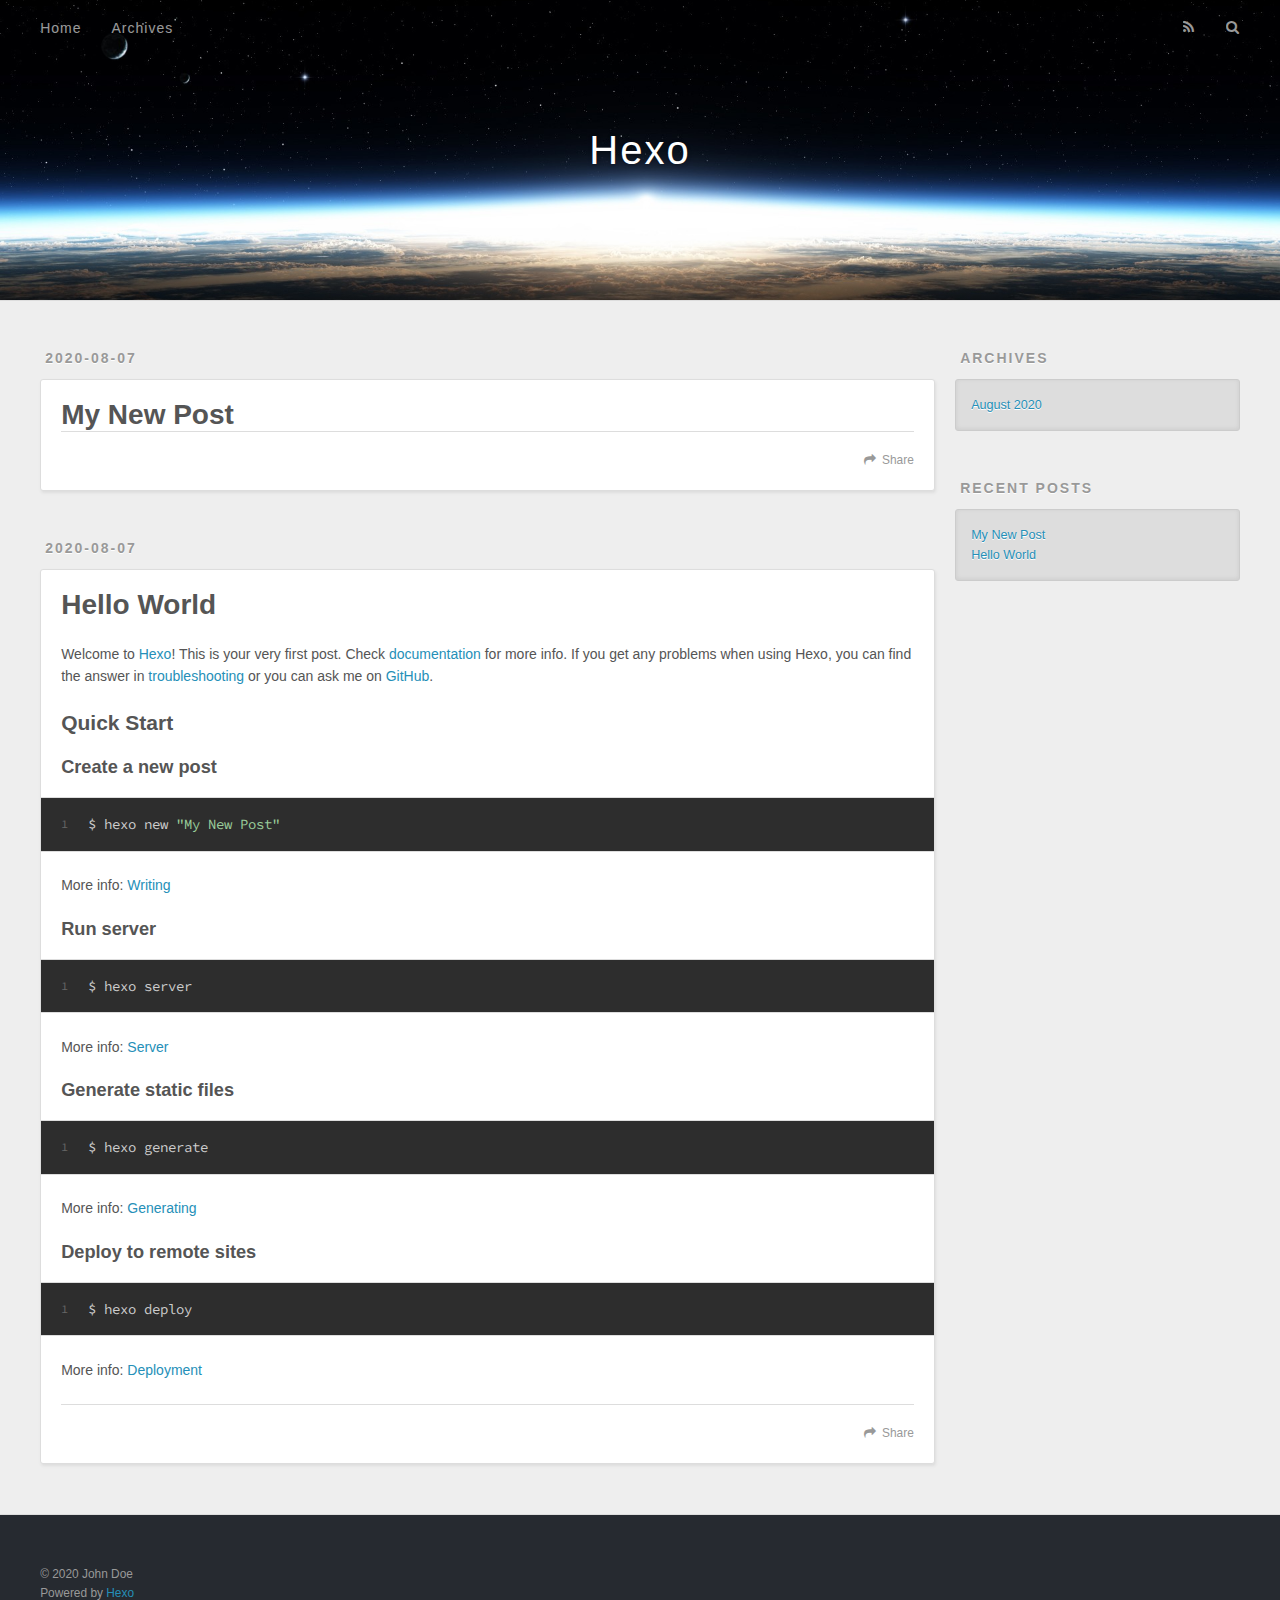
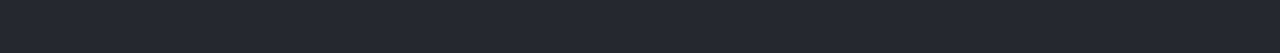
==== index.html @ cd6090eb "Site updated: 2020-08-07 19:08:52" ====
<!DOCTYPE html>
<html>
<head>
  <meta charset="utf-8">
  

  
  <title>Hexo</title>
  <meta name="viewport" content="width=device-width, initial-scale=1, maximum-scale=1">
  <meta property="og:type" content="website">
<meta property="og:title" content="Hexo">
<meta property="og:url" content="http://yoursite.com/index.html">
<meta property="og:site_name" content="Hexo">
<meta property="og:locale" content="en_US">
<meta property="article:author" content="John Doe">
<meta name="twitter:card" content="summary">
  
    <link rel="alternate" href="/atom.xml" title="Hexo" type="application/atom+xml">
  
  
    <link rel="icon" href="/favicon.png">
  
  
    <link href="//fonts.googleapis.com/css?family=Source+Code+Pro" rel="stylesheet" type="text/css">
  
  
<link rel="stylesheet" href="/css/style.css">

<meta name="generator" content="Hexo 5.0.0"></head>

<body>
  <div id="container">
    <div id="wrap">
      <header id="header">
  <div id="banner"></div>
  <div id="header-outer" class="outer">
    <div id="header-title" class="inner">
      <h1 id="logo-wrap">
        <a href="/" id="logo">Hexo</a>
      </h1>
      
    </div>
    <div id="header-inner" class="inner">
      <nav id="main-nav">
        <a id="main-nav-toggle" class="nav-icon"></a>
        
          <a class="main-nav-link" href="/">Home</a>
        
          <a class="main-nav-link" href="/archives">Archives</a>
        
      </nav>
      <nav id="sub-nav">
        
          <a id="nav-rss-link" class="nav-icon" href="/atom.xml" title="RSS Feed"></a>
        
        <a id="nav-search-btn" class="nav-icon" title="Search"></a>
      </nav>
      <div id="search-form-wrap">
        <form action="//google.com/search" method="get" accept-charset="UTF-8" class="search-form"><input type="search" name="q" class="search-form-input" placeholder="Search"><button type="submit" class="search-form-submit">&#xF002;</button><input type="hidden" name="sitesearch" value="http://yoursite.com"></form>
      </div>
    </div>
  </div>
</header>
      <div class="outer">
        <section id="main">
  
    <article id="post-My-New-Post" class="article article-type-post" itemscope itemprop="blogPost">
  <div class="article-meta">
    <a href="/2020/08/07/My-New-Post/" class="article-date">
  <time datetime="2020-08-07T10:34:19.000Z" itemprop="datePublished">2020-08-07</time>
</a>
    
  </div>
  <div class="article-inner">
    
    
      <header class="article-header">
        
  
    <h1 itemprop="name">
      <a class="article-title" href="/2020/08/07/My-New-Post/">My New Post</a>
    </h1>
  

      </header>
    
    <div class="article-entry" itemprop="articleBody">
      
        
      
    </div>
    <footer class="article-footer">
      <a data-url="http://yoursite.com/2020/08/07/My-New-Post/" data-id="ckdk3ee7x00007yvigkpmaw7k" class="article-share-link">Share</a>
      
      
    </footer>
  </div>
  
</article>


  
    <article id="post-hello-world" class="article article-type-post" itemscope itemprop="blogPost">
  <div class="article-meta">
    <a href="/2020/08/07/hello-world/" class="article-date">
  <time datetime="2020-08-07T10:29:22.098Z" itemprop="datePublished">2020-08-07</time>
</a>
    
  </div>
  <div class="article-inner">
    
    
      <header class="article-header">
        
  
    <h1 itemprop="name">
      <a class="article-title" href="/2020/08/07/hello-world/">Hello World</a>
    </h1>
  

      </header>
    
    <div class="article-entry" itemprop="articleBody">
      
        <p>Welcome to <a target="_blank" rel="noopener" href="https://hexo.io/">Hexo</a>! This is your very first post. Check <a target="_blank" rel="noopener" href="https://hexo.io/docs/">documentation</a> for more info. If you get any problems when using Hexo, you can find the answer in <a target="_blank" rel="noopener" href="https://hexo.io/docs/troubleshooting.html">troubleshooting</a> or you can ask me on <a target="_blank" rel="noopener" href="https://github.com/hexojs/hexo/issues">GitHub</a>.</p>
<h2 id="Quick-Start"><a href="#Quick-Start" class="headerlink" title="Quick Start"></a>Quick Start</h2><h3 id="Create-a-new-post"><a href="#Create-a-new-post" class="headerlink" title="Create a new post"></a>Create a new post</h3><figure class="highlight bash"><table><tr><td class="gutter"><pre><span class="line">1</span><br></pre></td><td class="code"><pre><span class="line">$ hexo new <span class="string">&quot;My New Post&quot;</span></span><br></pre></td></tr></table></figure>

<p>More info: <a target="_blank" rel="noopener" href="https://hexo.io/docs/writing.html">Writing</a></p>
<h3 id="Run-server"><a href="#Run-server" class="headerlink" title="Run server"></a>Run server</h3><figure class="highlight bash"><table><tr><td class="gutter"><pre><span class="line">1</span><br></pre></td><td class="code"><pre><span class="line">$ hexo server</span><br></pre></td></tr></table></figure>

<p>More info: <a target="_blank" rel="noopener" href="https://hexo.io/docs/server.html">Server</a></p>
<h3 id="Generate-static-files"><a href="#Generate-static-files" class="headerlink" title="Generate static files"></a>Generate static files</h3><figure class="highlight bash"><table><tr><td class="gutter"><pre><span class="line">1</span><br></pre></td><td class="code"><pre><span class="line">$ hexo generate</span><br></pre></td></tr></table></figure>

<p>More info: <a target="_blank" rel="noopener" href="https://hexo.io/docs/generating.html">Generating</a></p>
<h3 id="Deploy-to-remote-sites"><a href="#Deploy-to-remote-sites" class="headerlink" title="Deploy to remote sites"></a>Deploy to remote sites</h3><figure class="highlight bash"><table><tr><td class="gutter"><pre><span class="line">1</span><br></pre></td><td class="code"><pre><span class="line">$ hexo deploy</span><br></pre></td></tr></table></figure>

<p>More info: <a target="_blank" rel="noopener" href="https://hexo.io/docs/one-command-deployment.html">Deployment</a></p>

      
    </div>
    <footer class="article-footer">
      <a data-url="http://yoursite.com/2020/08/07/hello-world/" data-id="ckdk3c8s7000075vi3s767olf" class="article-share-link">Share</a>
      
      
    </footer>
  </div>
  
</article>


  


</section>
        
          <aside id="sidebar">
  
    

  
    

  
    
  
    
  <div class="widget-wrap">
    <h3 class="widget-title">Archives</h3>
    <div class="widget">
      <ul class="archive-list"><li class="archive-list-item"><a class="archive-list-link" href="/archives/2020/08/">August 2020</a></li></ul>
    </div>
  </div>


  
    
  <div class="widget-wrap">
    <h3 class="widget-title">Recent Posts</h3>
    <div class="widget">
      <ul>
        
          <li>
            <a href="/2020/08/07/My-New-Post/">My New Post</a>
          </li>
        
          <li>
            <a href="/2020/08/07/hello-world/">Hello World</a>
          </li>
        
      </ul>
    </div>
  </div>

  
</aside>
        
      </div>
      <footer id="footer">
  
  <div class="outer">
    <div id="footer-info" class="inner">
      &copy; 2020 John Doe<br>
      Powered by <a href="http://hexo.io/" target="_blank">Hexo</a>
    </div>
  </div>
</footer>
    </div>
    <nav id="mobile-nav">
  
    <a href="/" class="mobile-nav-link">Home</a>
  
    <a href="/archives" class="mobile-nav-link">Archives</a>
  
</nav>
    

<script src="//ajax.googleapis.com/ajax/libs/jquery/2.0.3/jquery.min.js"></script>


  
<link rel="stylesheet" href="/fancybox/jquery.fancybox.css">

  
<script src="/fancybox/jquery.fancybox.pack.js"></script>




<script src="/js/script.js"></script>




  </div>
</body>
</html>
---- css/style.css ----
body {
  width: 100%;
}
body:before,
body:after {
  content: "";
  display: table;
}
body:after {
  clear: both;
}
html,
body,
div,
span,
applet,
object,
iframe,
h1,
h2,
h3,
h4,
h5,
h6,
p,
blockquote,
pre,
a,
abbr,
acronym,
address,
big,
cite,
code,
del,
dfn,
em,
img,
ins,
kbd,
q,
s,
samp,
small,
strike,
strong,
sub,
sup,
tt,
var,
dl,
dt,
dd,
ol,
ul,
li,
fieldset,
form,
label,
legend,
table,
caption,
tbody,
tfoot,
thead,
tr,
th,
td {
  margin: 0;
  padding: 0;
  border: 0;
  outline: 0;
  font-weight: inherit;
  font-style: inherit;
  font-family: inherit;
  font-size: 100%;
  vertical-align: baseline;
}
body {
  line-height: 1;
  color: #000;
  background: #fff;
}
ol,
ul {
  list-style: none;
}
table {
  border-collapse: separate;
  border-spacing: 0;
  vertical-align: middle;
}
caption,
th,
td {
  text-align: left;
  font-weight: normal;
  vertical-align: middle;
}
a img {
  border: none;
}
input,
button {
  margin: 0;
  padding: 0;
}
input::-moz-focus-inner,
button::-moz-focus-inner {
  border: 0;
  padding: 0;
}
@font-face {
  font-family: FontAwesome;
  font-style: normal;
  font-weight: normal;
  src: url("fonts/fontawesome-webfont.eot?v=#4.0.3");
  src: url("fonts/fontawesome-webfont.eot?#iefix&v=#4.0.3") format("embedded-opentype"), url("fonts/fontawesome-webfont.woff?v=#4.0.3") format("woff"), url("fonts/fontawesome-webfont.ttf?v=#4.0.3") format("truetype"), url("fonts/fontawesome-webfont.svg#fontawesomeregular?v=#4.0.3") format("svg");
}
html,
body,
#container {
  height: 100%;
}
body {
  background: #eee;
  font: 14px -apple-system, BlinkMacSystemFont, "Segoe UI", "Roboto", "Oxygen", "Ubuntu", "Cantarell", "Fira Sans", "Droid Sans", "Helvetica Neue", sans-serif;
  -webkit-text-size-adjust: 100%;
}
.outer {
  max-width: 1220px;
  margin: 0 auto;
  padding: 0 20px;
}
.outer:before,
.outer:after {
  content: "";
  display: table;
}
.outer:after {
  clear: both;
}
.inner {
  display: inline;
  float: left;
  width: 98.33333333333333%;
  margin: 0 0.833333333333333%;
}
.left,
.alignleft {
  float: left;
}
.right,
.alignright {
  float: right;
}
.clear {
  clear: both;
}
#container {
  position: relative;
}
.mobile-nav-on {
  overflow: hidden;
}
#wrap {
  height: 100%;
  width: 100%;
  position: absolute;
  top: 0;
  left: 0;
  -webkit-transition: 0.2s ease-out;
  -moz-transition: 0.2s ease-out;
  -ms-transition: 0.2s ease-out;
  transition: 0.2s ease-out;
  z-index: 1;
  background: #eee;
}
.mobile-nav-on #wrap {
  left: 280px;
}
@media screen and (min-width: 768px) {
  #main {
    display: inline;
    float: left;
    width: 73.33333333333333%;
    margin: 0 0.833333333333333%;
  }
}
.article-date,
.article-category-link,
.archive-year,
.widget-title {
  text-decoration: none;
  text-transform: uppercase;
  letter-spacing: 2px;
  color: #999;
  margin-bottom: 1em;
  margin-left: 5px;
  line-height: 1em;
  text-shadow: 0 1px #fff;
  font-weight: bold;
}
.article-inner,
.archive-article-inner {
  background: #fff;
  -webkit-box-shadow: 1px 2px 3px #ddd;
  box-shadow: 1px 2px 3px #ddd;
  border: 1px solid #ddd;
  border-radius: 3px;
}
.article-entry h1,
.widget h1 {
  font-size: 2em;
}
.article-entry h2,
.widget h2 {
  font-size: 1.5em;
}
.article-entry h3,
.widget h3 {
  font-size: 1.3em;
}
.article-entry h4,
.widget h4 {
  font-size: 1.2em;
}
.article-entry h5,
.widget h5 {
  font-size: 1em;
}
.article-entry h6,
.widget h6 {
  font-size: 1em;
  color: #999;
}
.article-entry hr,
.widget hr {
  border: 1px dashed #ddd;
}
.article-entry strong,
.widget strong {
  font-weight: bold;
}
.article-entry em,
.widget em,
.article-entry cite,
.widget cite {
  font-style: italic;
}
.article-entry sup,
.widget sup,
.article-entry sub,
.widget sub {
  font-size: 0.75em;
  line-height: 0;
  position: relative;
  vertical-align: baseline;
}
.article-entry sup,
.widget sup {
  top: -0.5em;
}
.article-entry sub,
.widget sub {
  bottom: -0.2em;
}
.article-entry small,
.widget small {
  font-size: 0.85em;
}
.article-entry acronym,
.widget acronym,
.article-entry abbr,
.widget abbr {
  border-bottom: 1px dotted;
}
.article-entry ul,
.widget ul,
.article-entry ol,
.widget ol,
.article-entry dl,
.widget dl {
  margin: 0 20px;
  line-height: 1.6em;
}
.article-entry ul ul,
.widget ul ul,
.article-entry ol ul,
.widget ol ul,
.article-entry ul ol,
.widget ul ol,
.article-entry ol ol,
.widget ol ol {
  margin-top: 0;
  margin-bottom: 0;
}
.article-entry ul,
.widget ul {
  list-style: disc;
}
.article-entry ol,
.widget ol {
  list-style: decimal;
}
.article-entry dt,
.widget dt {
  font-weight: bold;
}
#header {
  height: 300px;
  position: relative;
  border-bottom: 1px solid #ddd;
}
#header:before,
#header:after {
  content: "";
  position: absolute;
  left: 0;
  right: 0;
  height: 40px;
}
#header:before {
  top: 0;
  background: -webkit-linear-gradient(rgba(0,0,0,0.2), transparent);
  background: -moz-linear-gradient(rgba(0,0,0,0.2), transparent);
  background: -ms-linear-gradient(rgba(0,0,0,0.2), transparent);
  background: linear-gradient(rgba(0,0,0,0.2), transparent);
}
#header:after {
  bottom: 0;
  background: -webkit-linear-gradient(transparent, rgba(0,0,0,0.2));
  background: -moz-linear-gradient(transparent, rgba(0,0,0,0.2));
  background: -ms-linear-gradient(transparent, rgba(0,0,0,0.2));
  background: linear-gradient(transparent, rgba(0,0,0,0.2));
}
#header-outer {
  height: 100%;
  position: relative;
}
#header-inner {
  position: relative;
  overflow: hidden;
}
#banner {
  position: absolute;
  top: 0;
  left: 0;
  width: 100%;
  height: 100%;
  background: url("images/banner.jpg") center #000;
  -webkit-background-size: cover;
  -moz-background-size: cover;
  background-size: cover;
  z-index: -1;
}
#header-title {
  text-align: center;
  height: 40px;
  position: absolute;
  top: 50%;
  left: 0;
  margin-top: -20px;
}
#logo,
#subtitle {
  text-decoration: none;
  color: #fff;
  font-weight: 300;
  text-shadow: 0 1px 4px rgba(0,0,0,0.3);
}
#logo {
  font-size: 40px;
  line-height: 40px;
  letter-spacing: 2px;
}
#subtitle {
  font-size: 16px;
  line-height: 16px;
  letter-spacing: 1px;
}
#subtitle-wrap {
  margin-top: 16px;
}
#main-nav {
  float: left;
  margin-left: -15px;
}
.nav-icon,
.main-nav-link {
  float: left;
  color: #fff;
  opacity: 0.6;
  text-decoration: none;
  text-shadow: 0 1px rgba(0,0,0,0.2);
  -webkit-transition: opacity 0.2s;
  -moz-transition: opacity 0.2s;
  -ms-transition: opacity 0.2s;
  transition: opacity 0.2s;
  display: block;
  padding: 20px 15px;
}
.nav-icon:hover,
.main-nav-link:hover {
  opacity: 1;
}
.nav-icon {
  font-family: FontAwesome;
  text-align: center;
  font-size: 14px;
  width: 14px;
  height: 14px;
  padding: 20px 15px;
  position: relative;
  cursor: pointer;
}
.main-nav-link {
  font-weight: 300;
  letter-spacing: 1px;
}
@media screen and (max-width: 479px) {
  .main-nav-link {
    display: none;
  }
}
#main-nav-toggle {
  display: none;
}
#main-nav-toggle:before {
  content: "\f0c9";
}
@media screen and (max-width: 479px) {
  #main-nav-toggle {
    display: block;
  }
}
#sub-nav {
  float: right;
  margin-right: -15px;
}
#nav-rss-link:before {
  content: "\f09e";
}
#nav-search-btn:before {
  content: "\f002";
}
#search-form-wrap {
  position: absolute;
  top: 15px;
  width: 150px;
  height: 30px;
  right: -150px;
  opacity: 0;
  -webkit-transition: 0.2s ease-out;
  -moz-transition: 0.2s ease-out;
  -ms-transition: 0.2s ease-out;
  transition: 0.2s ease-out;
}
#search-form-wrap.on {
  opacity: 1;
  right: 0;
}
@media screen and (max-width: 479px) {
  #search-form-wrap {
    width: 100%;
    right: -100%;
  }
}
.search-form {
  position: absolute;
  top: 0;
  left: 0;
  right: 0;
  background: #fff;
  padding: 5px 15px;
  border-radius: 15px;
  -webkit-box-shadow: 0 0 10px rgba(0,0,0,0.3);
  box-shadow: 0 0 10px rgba(0,0,0,0.3);
}
.search-form-input {
  border: none;
  background: none;
  color: #555;
  width: 100%;
  font: 13px -apple-system, BlinkMacSystemFont, "Segoe UI", "Roboto", "Oxygen", "Ubuntu", "Cantarell", "Fira Sans", "Droid Sans", "Helvetica Neue", sans-serif;
  outline: none;
}
.search-form-input::-webkit-search-results-decoration,
.search-form-input::-webkit-search-cancel-button {
  -webkit-appearance: none;
}
.search-form-submit {
  position: absolute;
  top: 50%;
  right: 10px;
  margin-top: -7px;
  font: 13px FontAwesome;
  border: none;
  background: none;
  color: #bbb;
  cursor: pointer;
}
.search-form-submit:hover,
.search-form-submit:focus {
  color: #777;
}
.article {
  margin: 50px 0;
}
.article-inner {
  overflow: hidden;
}
.article-meta:before,
.article-meta:after {
  content: "";
  display: table;
}
.article-meta:after {
  clear: both;
}
.article-date {
  float: left;
}
.article-category {
  float: left;
  line-height: 1em;
  color: #ccc;
  text-shadow: 0 1px #fff;
  margin-left: 8px;
}
.article-category:before {
  content: "\2022";
}
.article-category-link {
  margin: 0 12px 1em;
}
.article-header {
  padding: 20px 20px 0;
}
.article-title {
  text-decoration: none;
  font-size: 2em;
  font-weight: bold;
  color: #555;
  line-height: 1.1em;
  -webkit-transition: color 0.2s;
  -moz-transition: color 0.2s;
  -ms-transition: color 0.2s;
  transition: color 0.2s;
}
a.article-title:hover {
  color: #258fb8;
}
.article-entry {
  color: #555;
  padding: 0 20px;
}
.article-entry:before,
.article-entry:after {
  content: "";
  display: table;
}
.article-entry:after {
  clear: both;
}
.article-entry p,
.article-entry table {
  line-height: 1.6em;
  margin: 1.6em 0;
}
.article-entry h1,
.article-entry h2,
.article-entry h3,
.article-entry h4,
.article-entry h5,
.article-entry h6 {
  font-weight: bold;
}
.article-entry h1,
.article-entry h2,
.article-entry h3,
.article-entry h4,
.article-entry h5,
.article-entry h6 {
  line-height: 1.1em;
  margin: 1.1em 0;
}
.article-entry a {
  color: #258fb8;
  text-decoration: none;
}
.article-entry a:hover {
  text-decoration: underline;
}
.article-entry ul,
.article-entry ol,
.article-entry dl {
  margin-top: 1.6em;
  margin-bottom: 1.6em;
}
.article-entry img,
.article-entry video {
  max-width: 100%;
  height: auto;
  display: block;
  margin: auto;
}
.article-entry iframe {
  border: none;
}
.article-entry table {
  width: 100%;
  border-collapse: collapse;
  border-spacing: 0;
}
.article-entry th {
  font-weight: bold;
  border-bottom: 3px solid #ddd;
  padding-bottom: 0.5em;
}
.article-entry td {
  border-bottom: 1px solid #ddd;
  padding: 10px 0;
}
.article-entry blockquote {
  font-family: Georgia, "Times New Roman", serif;
  font-size: 1.4em;
  margin: 1.6em 20px;
  text-align: center;
}
.article-entry blockquote footer {
  font-size: 14px;
  margin: 1.6em 0;
  font-family: -apple-system, BlinkMacSystemFont, "Segoe UI", "Roboto", "Oxygen", "Ubuntu", "Cantarell", "Fira Sans", "Droid Sans", "Helvetica Neue", sans-serif;
}
.article-entry blockquote footer cite:before {
  content: "—";
  padding: 0 0.5em;
}
.article-entry .pullquote {
  text-align: left;
  width: 45%;
  margin: 0;
}
.article-entry .pullquote.left {
  margin-left: 0.5em;
  margin-right: 1em;
}
.article-entry .pullquote.right {
  margin-right: 0.5em;
  margin-left: 1em;
}
.article-entry .caption {
  color: #999;
  display: block;
  font-size: 0.9em;
  margin-top: 0.5em;
  position: relative;
  text-align: center;
}
.article-entry .video-container {
  position: relative;
  padding-top: 56.25%;
  height: 0;
  overflow: hidden;
}
.article-entry .video-container iframe,
.article-entry .video-container object,
.article-entry .video-container embed {
  position: absolute;
  top: 0;
  left: 0;
  width: 100%;
  height: 100%;
  margin-top: 0;
}
.article-more-link a {
  display: inline-block;
  line-height: 1em;
  padding: 6px 15px;
  border-radius: 15px;
  background: #eee;
  color: #999;
  text-shadow: 0 1px #fff;
  text-decoration: none;
}
.article-more-link a:hover {
  background: #258fb8;
  color: #fff;
  text-decoration: none;
  text-shadow: 0 1px #1e7293;
}
.article-footer {
  font-size: 0.85em;
  line-height: 1.6em;
  border-top: 1px solid #ddd;
  padding-top: 1.6em;
  margin: 0 20px 20px;
}
.article-footer:before,
.article-footer:after {
  content: "";
  display: table;
}
.article-footer:after {
  clear: both;
}
.article-footer a {
  color: #999;
  text-decoration: none;
}
.article-footer a:hover {
  color: #555;
}
.article-tag-list-item {
  float: left;
  margin-right: 10px;
}
.article-tag-list-link:before {
  content: "#";
}
.article-comment-link {
  float: right;
}
.article-comment-link:before {
  content: "\f075";
  font-family: FontAwesome;
  padding-right: 8px;
}
.article-share-link {
  cursor: pointer;
  float: right;
  margin-left: 20px;
}
.article-share-link:before {
  content: "\f064";
  font-family: FontAwesome;
  padding-right: 6px;
}
#article-nav {
  position: relative;
}
#article-nav:before,
#article-nav:after {
  content: "";
  display: table;
}
#article-nav:after {
  clear: both;
}
@media screen and (min-width: 768px) {
  #article-nav {
    margin: 50px 0;
  }
  #article-nav:before {
    width: 8px;
    height: 8px;
    position: absolute;
    top: 50%;
    left: 50%;
    margin-top: -4px;
    margin-left: -4px;
    content: "";
    border-radius: 50%;
    background: #ddd;
    -webkit-box-shadow: 0 1px 2px #fff;
    box-shadow: 0 1px 2px #fff;
  }
}
.article-nav-link-wrap {
  text-decoration: none;
  text-shadow: 0 1px #fff;
  color: #999;
  -webkit-box-sizing: border-box;
  -moz-box-sizing: border-box;
  box-sizing: border-box;
  margin-top: 50px;
  text-align: center;
  display: block;
}
.article-nav-link-wrap:hover {
  color: #555;
}
@media screen and (min-width: 768px) {
  .article-nav-link-wrap {
    width: 50%;
    margin-top: 0;
  }
}
@media screen and (min-width: 768px) {
  #article-nav-newer {
    float: left;
    text-align: right;
    padding-right: 20px;
  }
}
@media screen and (min-width: 768px) {
  #article-nav-older {
    float: right;
    text-align: left;
    padding-left: 20px;
  }
}
.article-nav-caption {
  text-transform: uppercase;
  letter-spacing: 2px;
  color: #ddd;
  line-height: 1em;
  font-weight: bold;
}
#article-nav-newer .article-nav-caption {
  margin-right: -2px;
}
.article-nav-title {
  font-size: 0.85em;
  line-height: 1.6em;
  margin-top: 0.5em;
}
.article-share-box {
  position: absolute;
  display: none;
  background: #fff;
  -webkit-box-shadow: 1px 2px 10px rgba(0,0,0,0.2);
  box-shadow: 1px 2px 10px rgba(0,0,0,0.2);
  border-radius: 3px;
  margin-left: -145px;
  overflow: hidden;
  z-index: 1;
}
.article-share-box.on {
  display: block;
}
.article-share-input {
  width: 100%;
  background: none;
  -webkit-box-sizing: border-box;
  -moz-box-sizing: border-box;
  box-sizing: border-box;
  font: 14px -apple-system, BlinkMacSystemFont, "Segoe UI", "Roboto", "Oxygen", "Ubuntu", "Cantarell", "Fira Sans", "Droid Sans", "Helvetica Neue", sans-serif;
  padding: 0 15px;
  color: #555;
  outline: none;
  border: 1px solid #ddd;
  border-radius: 3px 3px 0 0;
  height: 36px;
  line-height: 36px;
}
.article-share-links {
  background: #eee;
}
.article-share-links:before,
.article-share-links:after {
  content: "";
  display: table;
}
.article-share-links:after {
  clear: both;
}
.article-share-twitter,
.article-share-facebook,
.article-share-pinterest,
.article-share-google {
  width: 50px;
  height: 36px;
  display: block;
  float: left;
  position: relative;
  color: #999;
  text-shadow: 0 1px #fff;
}
.article-share-twitter:before,
.article-share-facebook:before,
.article-share-pinterest:before,
.article-share-google:before {
  font-size: 20px;
  font-family: FontAwesome;
  width: 20px;
  height: 20px;
  position: absolute;
  top: 50%;
  left: 50%;
  margin-top: -10px;
  margin-left: -10px;
  text-align: center;
}
.article-share-twitter:hover,
.article-share-facebook:hover,
.article-share-pinterest:hover,
.article-share-google:hover {
  color: #fff;
}
.article-share-twitter:before {
  content: "\f099";
}
.article-share-twitter:hover {
  background: #00aced;
  text-shadow: 0 1px #008abe;
}
.article-share-facebook:before {
  content: "\f09a";
}
.article-share-facebook:hover {
  background: #3b5998;
  text-shadow: 0 1px #2f477a;
}
.article-share-pinterest:before {
  content: "\f0d2";
}
.article-share-pinterest:hover {
  background: #cb2027;
  text-shadow: 0 1px #a21a1f;
}
.article-share-google:before {
  content: "\f0d5";
}
.article-share-google:hover {
  background: #dd4b39;
  text-shadow: 0 1px #be3221;
}
.article-gallery {
  background: #000;
  position: relative;
}
.article-gallery-photos {
  position: relative;
  overflow: hidden;
}
.article-gallery-img {
  display: none;
  max-width: 100%;
}
.article-gallery-img:first-child {
  display: block;
}
.article-gallery-img.loaded {
  position: absolute;
  display: block;
}
.article-gallery-img img {
  display: block;
  max-width: 100%;
  margin: 0 auto;
}
#comments {
  background: #fff;
  -webkit-box-shadow: 1px 2px 3px #ddd;
  box-shadow: 1px 2px 3px #ddd;
  padding: 20px;
  border: 1px solid #ddd;
  border-radius: 3px;
  margin: 50px 0;
}
#comments a {
  color: #258fb8;
}
.archives-wrap {
  margin: 50px 0;
}
.archives:before,
.archives:after {
  content: "";
  display: table;
}
.archives:after {
  clear: both;
}
.archive-year-wrap {
  margin-bottom: 1em;
}
.archives {
  -webkit-column-gap: 10px;
  -moz-column-gap: 10px;
  column-gap: 10px;
}
@media screen and (min-width: 480px) and (max-width: 767px) {
  .archives {
    -webkit-column-count: 2;
    -moz-column-count: 2;
    column-count: 2;
  }
}
@media screen and (min-width: 768px) {
  .archives {
    -webkit-column-count: 3;
    -moz-column-count: 3;
    column-count: 3;
  }
}
.archive-article {
  -webkit-column-break-inside: avoid;
  page-break-inside: avoid;
  overflow: hidden;
  break-inside: avoid-column;
}
.archive-article-inner {
  padding: 10px;
  margin-bottom: 15px;
}
.archive-article-title {
  text-decoration: none;
  font-weight: bold;
  color: #555;
  -webkit-transition: color 0.2s;
  -moz-transition: color 0.2s;
  -ms-transition: color 0.2s;
  transition: color 0.2s;
  line-height: 1.6em;
}
.archive-article-title:hover {
  color: #258fb8;
}
.archive-article-footer {
  margin-top: 1em;
}
.archive-article-date {
  color: #999;
  text-decoration: none;
  font-size: 0.85em;
  line-height: 1em;
  margin-bottom: 0.5em;
  display: block;
}
#page-nav {
  margin: 50px auto;
  background: #fff;
  -webkit-box-shadow: 1px 2px 3px #ddd;
  box-shadow: 1px 2px 3px #ddd;
  border: 1px solid #ddd;
  border-radius: 3px;
  text-align: center;
  color: #999;
  overflow: hidden;
}
#page-nav:before,
#page-nav:after {
  content: "";
  display: table;
}
#page-nav:after {
  clear: both;
}
#page-nav a,
#page-nav span {
  padding: 10px 20px;
  line-height: 1;
  height: 2ex;
}
#page-nav a {
  color: #999;
  text-decoration: none;
}
#page-nav a:hover {
  background: #999;
  color: #fff;
}
#page-nav .prev {
  float: left;
}
#page-nav .next {
  float: right;
}
#page-nav .page-number {
  display: inline-block;
}
@media screen and (max-width: 479px) {
  #page-nav .page-number {
    display: none;
  }
}
#page-nav .current {
  color: #555;
  font-weight: bold;
}
#page-nav .space {
  color: #ddd;
}
#footer {
  background: #262a30;
  padding: 50px 0;
  border-top: 1px solid #ddd;
  color: #999;
}
#footer a {
  color: #258fb8;
  text-decoration: none;
}
#footer a:hover {
  text-decoration: underline;
}
#footer-info {
  line-height: 1.6em;
  font-size: 0.85em;
}
.article-entry pre,
.article-entry .highlight {
  background: #2d2d2d;
  margin: 0 -20px;
  padding: 15px 20px;
  border-style: solid;
  border-color: #ddd;
  border-width: 1px 0;
  overflow: auto;
  color: #ccc;
  line-height: 22.400000000000002px;
}
.article-entry .highlight .gutter pre,
.article-entry .gist .gist-file .gist-data .line-numbers {
  color: #666;
  font-size: 0.85em;
}
.article-entry pre,
.article-entry code {
  font-family: "Source Code Pro", Consolas, Monaco, Menlo, Consolas, monospace;
}
.article-entry code {
  background: #eee;
  text-shadow: 0 1px #fff;
  padding: 0 0.3em;
}
.article-entry pre code {
  background: none;
  text-shadow: none;
  padding: 0;
}
.article-entry .highlight pre {
  border: none;
  margin: 0;
  padding: 0;
}
.article-entry .highlight table {
  margin: 0;
  width: auto;
}
.article-entry .highlight td {
  border: none;
  padding: 0;
}
.article-entry .highlight figcaption {
  font-size: 0.85em;
  color: #999;
  line-height: 1em;
  margin-bottom: 1em;
}
.article-entry .highlight figcaption:before,
.article-entry .highlight figcaption:after {
  content: "";
  display: table;
}
.article-entry .highlight figcaption:after {
  clear: both;
}
.article-entry .highlight figcaption a {
  float: right;
}
.article-entry .highlight .gutter pre {
  text-align: right;
  padding-right: 20px;
}
.article-entry .highlight .line {
  height: 22.400000000000002px;
}
.article-entry .highlight .line.marked {
  background: #515151;
}
.article-entry .gist {
  margin: 0 -20px;
  border-style: solid;
  border-color: #ddd;
  border-width: 1px 0;
  background: #2d2d2d;
  padding: 15px 20px 15px 0;
}
.article-entry .gist .gist-file {
  border: none;
  font-family: "Source Code Pro", Consolas, Monaco, Menlo, Consolas, monospace;
  margin: 0;
}
.article-entry .gist .gist-file .gist-data {
  background: none;
  border: none;
}
.article-entry .gist .gist-file .gist-data .line-numbers {
  background: none;
  border: none;
  padding: 0 20px 0 0;
}
.article-entry .gist .gist-file .gist-data .line-data {
  padding: 0 !important;
}
.article-entry .gist .gist-file .highlight {
  margin: 0;
  padding: 0;
  border: none;
}
.article-entry .gist .gist-file .gist-meta {
  background: #2d2d2d;
  color: #999;
  font: 0.85em -apple-system, BlinkMacSystemFont, "Segoe UI", "Roboto", "Oxygen", "Ubuntu", "Cantarell", "Fira Sans", "Droid Sans", "Helvetica Neue", sans-serif;
  text-shadow: 0 0;
  padding: 0;
  margin-top: 1em;
  margin-left: 20px;
}
.article-entry .gist .gist-file .gist-meta a {
  color: #258fb8;
  font-weight: normal;
}
.article-entry .gist .gist-file .gist-meta a:hover {
  text-decoration: underline;
}
pre .comment,
pre .title {
  color: #999;
}
pre .variable,
pre .attribute,
pre .tag,
pre .regexp,
pre .ruby .constant,
pre .xml .tag .title,
pre .xml .pi,
pre .xml .doctype,
pre .html .doctype,
pre .css .id,
pre .css .class,
pre .css .pseudo {
  color: #f2777a;
}
pre .number,
pre .preprocessor,
pre .built_in,
pre .literal,
pre .params,
pre .constant {
  color: #f99157;
}
pre .class,
pre .ruby .class .title,
pre .css .rules .attribute {
  color: #9c9;
}
pre .string,
pre .value,
pre .inheritance,
pre .header,
pre .ruby .symbol,
pre .xml .cdata {
  color: #9c9;
}
pre .css .hexcolor {
  color: #6cc;
}
pre .function,
pre .python .decorator,
pre .python .title,
pre .ruby .function .title,
pre .ruby .title .keyword,
pre .perl .sub,
pre .javascript .title,
pre .coffeescript .title {
  color: #69c;
}
pre .keyword,
pre .javascript .function {
  color: #c9c;
}
@media screen and (max-width: 479px) {
  #mobile-nav {
    position: absolute;
    top: 0;
    left: 0;
    width: 280px;
    height: 100%;
    background: #191919;
    border-right: 1px solid #fff;
  }
}
@media screen and (max-width: 479px) {
  .mobile-nav-link {
    display: block;
    color: #999;
    text-decoration: none;
    padding: 15px 20px;
    font-weight: bold;
  }
  .mobile-nav-link:hover {
    color: #fff;
  }
}
@media screen and (min-width: 768px) {
  #sidebar {
    display: inline;
    float: left;
    width: 23.333333333333332%;
    margin: 0 0.833333333333333%;
  }
}
.widget-wrap {
  margin: 50px 0;
}
.widget {
  color: #777;
  text-shadow: 0 1px #fff;
  background: #ddd;
  -webkit-box-shadow: 0 -1px 4px #ccc inset;
  box-shadow: 0 -1px 4px #ccc inset;
  border: 1px solid #ccc;
  padding: 15px;
  border-radius: 3px;
}
.widget a {
  color: #258fb8;
  text-decoration: none;
}
.widget a:hover {
  text-decoration: underline;
}
.widget ul ul,
.widget ol ul,
.widget dl ul,
.widget ul ol,
.widget ol ol,
.widget dl ol,
.widget ul dl,
.widget ol dl,
.widget dl dl {
  margin-left: 15px;
  list-style: disc;
}
.widget {
  line-height: 1.6em;
  word-wrap: break-word;
  font-size: 0.9em;
}
.widget ul,
.widget ol {
  list-style: none;
  margin: 0;
}
.widget ul ul,
.widget ol ul,
.widget ul ol,
.widget ol ol {
  margin: 0 20px;
}
.widget ul ul,
.widget ol ul {
  list-style: disc;
}
.widget ul ol,
.widget ol ol {
  list-style: decimal;
}
.category-list-count,
.tag-list-count,
.archive-list-count {
  padding-left: 5px;
  color: #999;
  font-size: 0.85em;
}
.category-list-count:before,
.tag-list-count:before,
.archive-list-count:before {
  content: "(";
}
.category-list-count:after,
.tag-list-count:after,
.archive-list-count:after {
  content: ")";
}
.tagcloud a {
  margin-right: 5px;
  display: inline-block;
}
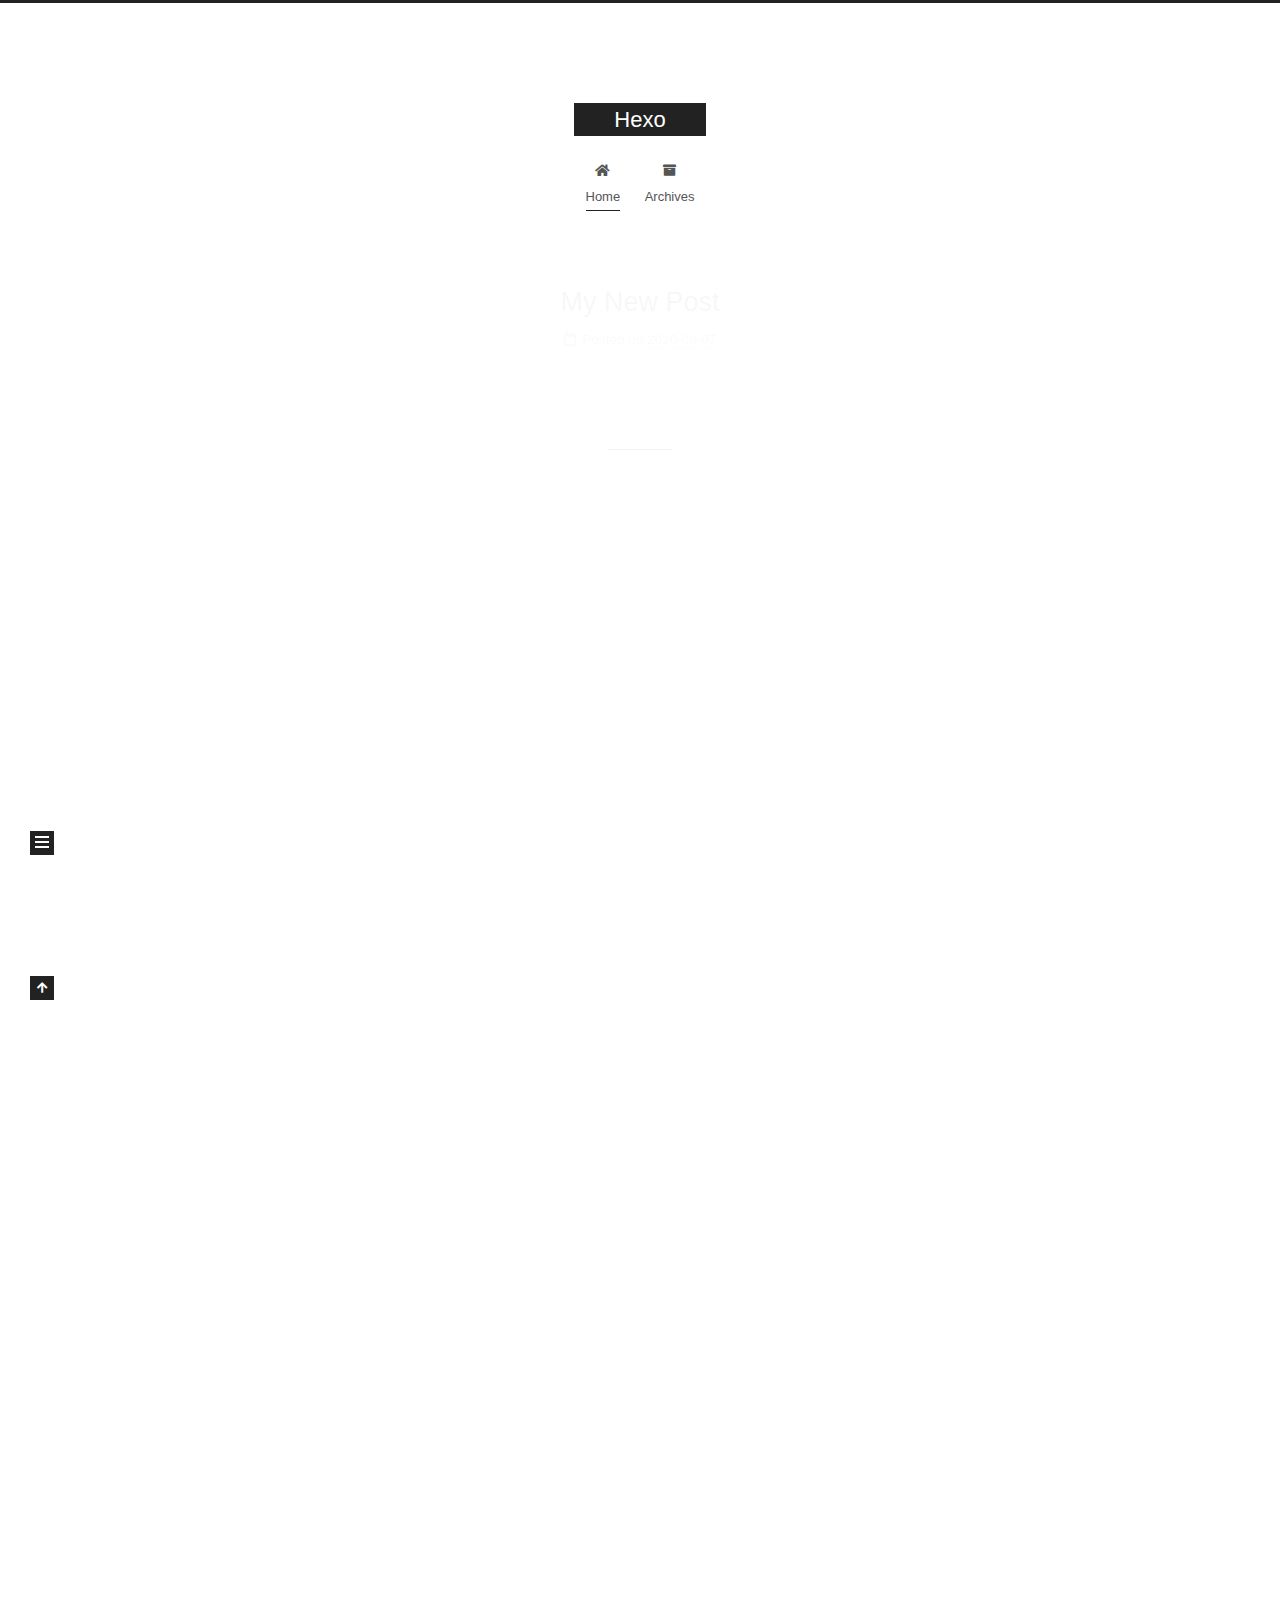
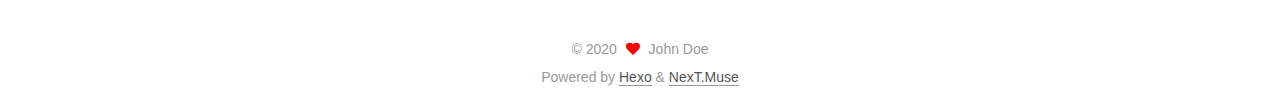
==== commit fbf9c864: "Site updated: 2020-08-07 19:55:23" ====
--- a/index.html
+++ b/index.html
@@ -1,12 +1,25 @@
 <!DOCTYPE html>
-<html>
+<html lang="en">
 <head>
-  <meta charset="utf-8">
-  
-
-  
-  <title>Hexo</title>
-  <meta name="viewport" content="width=device-width, initial-scale=1, maximum-scale=1">
+  <meta charset="UTF-8">
+<meta name="viewport" content="width=device-width, initial-scale=1, maximum-scale=2">
+<meta name="theme-color" content="#222">
+<meta name="generator" content="Hexo 5.0.0">
+  <link rel="apple-touch-icon" sizes="180x180" href="/images/apple-touch-icon-next.png">
+  <link rel="icon" type="image/png" sizes="32x32" href="/images/favicon-32x32-next.png">
+  <link rel="icon" type="image/png" sizes="16x16" href="/images/favicon-16x16-next.png">
+  <link rel="mask-icon" href="/images/logo.svg" color="#222">
+
+<link rel="stylesheet" href="/css/main.css">
+
+
+<link rel="stylesheet" href="/lib/font-awesome/css/all.min.css">
+
+<script id="hexo-configurations">
+    var NexT = window.NexT || {};
+    var CONFIG = {"hostname":"yoursite.com","root":"/","scheme":"Muse","version":"7.8.0","exturl":false,"sidebar":{"position":"left","display":"post","padding":18,"offset":12,"onmobile":false},"copycode":{"enable":false,"show_result":false,"style":null},"back2top":{"enable":true,"sidebar":false,"scrollpercent":false},"bookmark":{"enable":false,"color":"#222","save":"auto"},"fancybox":false,"mediumzoom":false,"lazyload":false,"pangu":false,"comments":{"style":"tabs","active":null,"storage":true,"lazyload":false,"nav":null},"algolia":{"hits":{"per_page":10},"labels":{"input_placeholder":"Search for Posts","hits_empty":"We didn't find any results for the search: ${query}","hits_stats":"${hits} results found in ${time} ms"}},"localsearch":{"enable":false,"trigger":"auto","top_n_per_article":1,"unescape":false,"preload":false},"motion":{"enable":true,"async":false,"transition":{"post_block":"fadeIn","post_header":"slideDownIn","post_body":"slideDownIn","coll_header":"slideLeftIn","sidebar":"slideUpIn"}}};
+  </script>
+
   <meta property="og:type" content="website">
 <meta property="og:title" content="Hexo">
 <meta property="og:url" content="http://yoursite.com/index.html">
@@ -14,115 +27,220 @@
 <meta property="og:locale" content="en_US">
 <meta property="article:author" content="John Doe">
 <meta name="twitter:card" content="summary">
-  
-    <link rel="alternate" href="/atom.xml" title="Hexo" type="application/atom+xml">
-  
-  
-    <link rel="icon" href="/favicon.png">
-  
-  
-    <link href="//fonts.googleapis.com/css?family=Source+Code+Pro" rel="stylesheet" type="text/css">
-  
-  
-<link rel="stylesheet" href="/css/style.css">
-
-<meta name="generator" content="Hexo 5.0.0"></head>
-
-<body>
-  <div id="container">
-    <div id="wrap">
-      <header id="header">
-  <div id="banner"></div>
-  <div id="header-outer" class="outer">
-    <div id="header-title" class="inner">
-      <h1 id="logo-wrap">
-        <a href="/" id="logo">Hexo</a>
-      </h1>
-      
+
+<link rel="canonical" href="http://yoursite.com/">
+
+
+<script id="page-configurations">
+  // https://hexo.io/docs/variables.html
+  CONFIG.page = {
+    sidebar: "",
+    isHome : true,
+    isPost : false,
+    lang   : 'en'
+  };
+</script>
+
+  <title>Hexo</title>
+  
+
+
+
+
+
+
+  <noscript>
+  <style>
+  .use-motion .brand,
+  .use-motion .menu-item,
+  .sidebar-inner,
+  .use-motion .post-block,
+  .use-motion .pagination,
+  .use-motion .comments,
+  .use-motion .post-header,
+  .use-motion .post-body,
+  .use-motion .collection-header { opacity: initial; }
+
+  .use-motion .site-title,
+  .use-motion .site-subtitle {
+    opacity: initial;
+    top: initial;
+  }
+
+  .use-motion .logo-line-before i { left: initial; }
+  .use-motion .logo-line-after i { right: initial; }
+  </style>
+</noscript>
+
+</head>
+
+<body itemscope itemtype="http://schema.org/WebPage">
+  <div class="container use-motion">
+    <div class="headband"></div>
+
+    <header class="header" itemscope itemtype="http://schema.org/WPHeader">
+      <div class="header-inner"><div class="site-brand-container">
+  <div class="site-nav-toggle">
+    <div class="toggle" aria-label="Toggle navigation bar">
+      <span class="toggle-line toggle-line-first"></span>
+      <span class="toggle-line toggle-line-middle"></span>
+      <span class="toggle-line toggle-line-last"></span>
     </div>
-    <div id="header-inner" class="inner">
-      <nav id="main-nav">
-        <a id="main-nav-toggle" class="nav-icon"></a>
-        
-          <a class="main-nav-link" href="/">Home</a>
-        
-          <a class="main-nav-link" href="/archives">Archives</a>
-        
-      </nav>
-      <nav id="sub-nav">
-        
-          <a id="nav-rss-link" class="nav-icon" href="/atom.xml" title="RSS Feed"></a>
-        
-        <a id="nav-search-btn" class="nav-icon" title="Search"></a>
-      </nav>
-      <div id="search-form-wrap">
-        <form action="//google.com/search" method="get" accept-charset="UTF-8" class="search-form"><input type="search" name="q" class="search-form-input" placeholder="Search"><button type="submit" class="search-form-submit">&#xF002;</button><input type="hidden" name="sitesearch" value="http://yoursite.com"></form>
-      </div>
+  </div>
+
+  <div class="site-meta">
+
+    <a href="/" class="brand" rel="start">
+      <span class="logo-line-before"><i></i></span>
+      <h1 class="site-title">Hexo</h1>
+      <span class="logo-line-after"><i></i></span>
+    </a>
+  </div>
+
+  <div class="site-nav-right">
+    <div class="toggle popup-trigger">
     </div>
   </div>
-</header>
-      <div class="outer">
-        <section id="main">
-  
-    <article id="post-My-New-Post" class="article article-type-post" itemscope itemprop="blogPost">
-  <div class="article-meta">
-    <a href="/2020/08/07/My-New-Post/" class="article-date">
-  <time datetime="2020-08-07T10:34:19.000Z" itemprop="datePublished">2020-08-07</time>
-</a>
-    
-  </div>
-  <div class="article-inner">
-    
-    
-      <header class="article-header">
-        
-  
-    <h1 itemprop="name">
-      <a class="article-title" href="/2020/08/07/My-New-Post/">My New Post</a>
-    </h1>
-  
-
+</div>
+
+
+
+
+<nav class="site-nav">
+  <ul id="menu" class="main-menu menu">
+        <li class="menu-item menu-item-home">
+
+    <a href="/" rel="section"><i class="fa fa-home fa-fw"></i>Home</a>
+
+  </li>
+        <li class="menu-item menu-item-archives">
+
+    <a href="/archives/" rel="section"><i class="fa fa-archive fa-fw"></i>Archives</a>
+
+  </li>
+  </ul>
+</nav>
+
+
+
+
+</div>
+    </header>
+
+    
+  <div class="back-to-top">
+    <i class="fa fa-arrow-up"></i>
+    <span>0%</span>
+  </div>
+
+
+    <main class="main">
+      <div class="main-inner">
+        <div class="content-wrap">
+          
+
+          <div class="content index posts-expand">
+            
+      
+  
+  
+  <article itemscope itemtype="http://schema.org/Article" class="post-block" lang="en">
+    <link itemprop="mainEntityOfPage" href="http://yoursite.com/2020/08/07/My-New-Post/">
+
+    <span hidden itemprop="author" itemscope itemtype="http://schema.org/Person">
+      <meta itemprop="image" content="/images/avatar.gif">
+      <meta itemprop="name" content="John Doe">
+      <meta itemprop="description" content="">
+    </span>
+
+    <span hidden itemprop="publisher" itemscope itemtype="http://schema.org/Organization">
+      <meta itemprop="name" content="Hexo">
+    </span>
+      <header class="post-header">
+        <h2 class="post-title" itemprop="name headline">
+          
+            <a href="/2020/08/07/My-New-Post/" class="post-title-link" itemprop="url">My New Post</a>
+        </h2>
+
+        <div class="post-meta">
+            <span class="post-meta-item">
+              <span class="post-meta-item-icon">
+                <i class="far fa-calendar"></i>
+              </span>
+              <span class="post-meta-item-text">Posted on</span>
+
+              <time title="Created: 2020-08-07 18:34:19" itemprop="dateCreated datePublished" datetime="2020-08-07T18:34:19+08:00">2020-08-07</time>
+            </span>
+
+          
+
+        </div>
       </header>
-    
-    <div class="article-entry" itemprop="articleBody">
-      
-        
+
+    
+    
+    
+    <div class="post-body" itemprop="articleBody">
+
+      
+          
       
     </div>
-    <footer class="article-footer">
-      <a data-url="http://yoursite.com/2020/08/07/My-New-Post/" data-id="ckdk3ee7x00007yvigkpmaw7k" class="article-share-link">Share</a>
-      
-      
-    </footer>
-  </div>
-  
-</article>
-
-
-  
-    <article id="post-hello-world" class="article article-type-post" itemscope itemprop="blogPost">
-  <div class="article-meta">
-    <a href="/2020/08/07/hello-world/" class="article-date">
-  <time datetime="2020-08-07T10:29:22.098Z" itemprop="datePublished">2020-08-07</time>
-</a>
-    
-  </div>
-  <div class="article-inner">
-    
-    
-      <header class="article-header">
-        
-  
-    <h1 itemprop="name">
-      <a class="article-title" href="/2020/08/07/hello-world/">Hello World</a>
-    </h1>
-  
-
+
+    
+    
+    
+      <footer class="post-footer">
+        <div class="post-eof"></div>
+      </footer>
+  </article>
+  
+  
+  
+
+      
+  
+  
+  <article itemscope itemtype="http://schema.org/Article" class="post-block" lang="en">
+    <link itemprop="mainEntityOfPage" href="http://yoursite.com/2020/08/07/hello-world/">
+
+    <span hidden itemprop="author" itemscope itemtype="http://schema.org/Person">
+      <meta itemprop="image" content="/images/avatar.gif">
+      <meta itemprop="name" content="John Doe">
+      <meta itemprop="description" content="">
+    </span>
+
+    <span hidden itemprop="publisher" itemscope itemtype="http://schema.org/Organization">
+      <meta itemprop="name" content="Hexo">
+    </span>
+      <header class="post-header">
+        <h2 class="post-title" itemprop="name headline">
+          
+            <a href="/2020/08/07/hello-world/" class="post-title-link" itemprop="url">Hello World</a>
+        </h2>
+
+        <div class="post-meta">
+            <span class="post-meta-item">
+              <span class="post-meta-item-icon">
+                <i class="far fa-calendar"></i>
+              </span>
+              <span class="post-meta-item-text">Posted on</span>
+
+              <time title="Created: 2020-08-07 18:29:22" itemprop="dateCreated datePublished" datetime="2020-08-07T18:29:22+08:00">2020-08-07</time>
+            </span>
+
+          
+
+        </div>
       </header>
-    
-    <div class="article-entry" itemprop="articleBody">
-      
-        <p>Welcome to <a target="_blank" rel="noopener" href="https://hexo.io/">Hexo</a>! This is your very first post. Check <a target="_blank" rel="noopener" href="https://hexo.io/docs/">documentation</a> for more info. If you get any problems when using Hexo, you can find the answer in <a target="_blank" rel="noopener" href="https://hexo.io/docs/troubleshooting.html">troubleshooting</a> or you can ask me on <a target="_blank" rel="noopener" href="https://github.com/hexojs/hexo/issues">GitHub</a>.</p>
+
+    
+    
+    
+    <div class="post-body" itemprop="articleBody">
+
+      
+          <p>Welcome to <a target="_blank" rel="noopener" href="https://hexo.io/">Hexo</a>! This is your very first post. Check <a target="_blank" rel="noopener" href="https://hexo.io/docs/">documentation</a> for more info. If you get any problems when using Hexo, you can find the answer in <a target="_blank" rel="noopener" href="https://hexo.io/docs/troubleshooting.html">troubleshooting</a> or you can ask me on <a target="_blank" rel="noopener" href="https://github.com/hexojs/hexo/issues">GitHub</a>.</p>
 <h2 id="Quick-Start"><a href="#Quick-Start" class="headerlink" title="Quick Start"></a>Quick Start</h2><h3 id="Create-a-new-post"><a href="#Create-a-new-post" class="headerlink" title="Create a new post"></a>Create a new post</h3><figure class="highlight bash"><table><tr><td class="gutter"><pre><span class="line">1</span><br></pre></td><td class="code"><pre><span class="line">$ hexo new <span class="string">&quot;My New Post&quot;</span></span><br></pre></td></tr></table></figure>
 
 <p>More info: <a target="_blank" rel="noopener" href="https://hexo.io/docs/writing.html">Writing</a></p>
@@ -138,99 +256,171 @@
 
       
     </div>
-    <footer class="article-footer">
-      <a data-url="http://yoursite.com/2020/08/07/hello-world/" data-id="ckdk3c8s7000075vi3s767olf" class="article-share-link">Share</a>
-      
-      
+
+    
+    
+    
+      <footer class="post-footer">
+        <div class="post-eof"></div>
+      </footer>
+  </article>
+  
+  
+  
+
+
+  
+
+
+
+          </div>
+          
+
+<script>
+  window.addEventListener('tabs:register', () => {
+    let { activeClass } = CONFIG.comments;
+    if (CONFIG.comments.storage) {
+      activeClass = localStorage.getItem('comments_active') || activeClass;
+    }
+    if (activeClass) {
+      let activeTab = document.querySelector(`a[href="#comment-${activeClass}"]`);
+      if (activeTab) {
+        activeTab.click();
+      }
+    }
+  });
+  if (CONFIG.comments.storage) {
+    window.addEventListener('tabs:click', event => {
+      if (!event.target.matches('.tabs-comment .tab-content .tab-pane')) return;
+      let commentClass = event.target.classList[1];
+      localStorage.setItem('comments_active', commentClass);
+    });
+  }
+</script>
+
+        </div>
+          
+  
+  <div class="toggle sidebar-toggle">
+    <span class="toggle-line toggle-line-first"></span>
+    <span class="toggle-line toggle-line-middle"></span>
+    <span class="toggle-line toggle-line-last"></span>
+  </div>
+
+  <aside class="sidebar">
+    <div class="sidebar-inner">
+
+      <ul class="sidebar-nav motion-element">
+        <li class="sidebar-nav-toc">
+          Table of Contents
+        </li>
+        <li class="sidebar-nav-overview">
+          Overview
+        </li>
+      </ul>
+
+      <!--noindex-->
+      <div class="post-toc-wrap sidebar-panel">
+      </div>
+      <!--/noindex-->
+
+      <div class="site-overview-wrap sidebar-panel">
+        <div class="site-author motion-element" itemprop="author" itemscope itemtype="http://schema.org/Person">
+  <p class="site-author-name" itemprop="name">John Doe</p>
+  <div class="site-description" itemprop="description"></div>
+</div>
+<div class="site-state-wrap motion-element">
+  <nav class="site-state">
+      <div class="site-state-item site-state-posts">
+          <a href="/archives/">
+        
+          <span class="site-state-item-count">2</span>
+          <span class="site-state-item-name">posts</span>
+        </a>
+      </div>
+  </nav>
+</div>
+
+
+
+      </div>
+
+    </div>
+  </aside>
+  <div id="sidebar-dimmer"></div>
+
+
+      </div>
+    </main>
+
+    <footer class="footer">
+      <div class="footer-inner">
+        
+
+        
+
+<div class="copyright">
+  
+  &copy; 
+  <span itemprop="copyrightYear">2020</span>
+  <span class="with-love">
+    <i class="fa fa-heart"></i>
+  </span>
+  <span class="author" itemprop="copyrightHolder">John Doe</span>
+</div>
+  <div class="powered-by">Powered by <a href="https://hexo.io/" class="theme-link" rel="noopener" target="_blank">Hexo</a> & <a href="https://muse.theme-next.org/" class="theme-link" rel="noopener" target="_blank">NexT.Muse</a>
+  </div>
+
+        
+
+
+
+
+
+
+
+
+      </div>
     </footer>
   </div>
-  
-</article>
-
-
-  
-
-
-</section>
-        
-          <aside id="sidebar">
-  
-    
-
-  
-    
-
-  
-    
-  
-    
-  <div class="widget-wrap">
-    <h3 class="widget-title">Archives</h3>
-    <div class="widget">
-      <ul class="archive-list"><li class="archive-list-item"><a class="archive-list-link" href="/archives/2020/08/">August 2020</a></li></ul>
-    </div>
-  </div>
-
-
-  
-    
-  <div class="widget-wrap">
-    <h3 class="widget-title">Recent Posts</h3>
-    <div class="widget">
-      <ul>
-        
-          <li>
-            <a href="/2020/08/07/My-New-Post/">My New Post</a>
-          </li>
-        
-          <li>
-            <a href="/2020/08/07/hello-world/">Hello World</a>
-          </li>
-        
-      </ul>
-    </div>
-  </div>
-
-  
-</aside>
-        
-      </div>
-      <footer id="footer">
-  
-  <div class="outer">
-    <div id="footer-info" class="inner">
-      &copy; 2020 John Doe<br>
-      Powered by <a href="http://hexo.io/" target="_blank">Hexo</a>
-    </div>
-  </div>
-</footer>
-    </div>
-    <nav id="mobile-nav">
-  
-    <a href="/" class="mobile-nav-link">Home</a>
-  
-    <a href="/archives" class="mobile-nav-link">Archives</a>
-  
-</nav>
-    
-
-<script src="//ajax.googleapis.com/ajax/libs/jquery/2.0.3/jquery.min.js"></script>
-
-
-  
-<link rel="stylesheet" href="/fancybox/jquery.fancybox.css">
-
-  
-<script src="/fancybox/jquery.fancybox.pack.js"></script>
-
-
-
-
-<script src="/js/script.js"></script>
-
-
-
-
-  </div>
+
+  
+  <script src="/lib/anime.min.js"></script>
+  <script src="/lib/velocity/velocity.min.js"></script>
+  <script src="/lib/velocity/velocity.ui.min.js"></script>
+
+<script src="/js/utils.js"></script>
+
+<script src="/js/motion.js"></script>
+
+
+<script src="/js/schemes/muse.js"></script>
+
+
+<script src="/js/next-boot.js"></script>
+
+
+
+
+  
+
+
+
+
+
+
+
+
+
+
+
+
+
+
+
+  
+
+  
+
 </body>
-</html>+</html>
--- a/css/main.css
+++ b/css/main.css
@@ -0,0 +1,2291 @@
+:root {
+  --body-bg-color: #fff;
+  --content-bg-color: #fff;
+  --card-bg-color: #f5f5f5;
+  --text-color: #555;
+  --blockquote-color: #666;
+  --link-color: #555;
+  --link-hover-color: #222;
+  --brand-color: #fff;
+  --brand-hover-color: #fff;
+  --table-row-odd-bg-color: #f9f9f9;
+  --table-row-hover-bg-color: #f5f5f5;
+  --menu-item-bg-color: #f5f5f5;
+  --btn-default-bg: #222;
+  --btn-default-color: #fff;
+  --btn-default-border-color: #222;
+  --btn-default-hover-bg: #fff;
+  --btn-default-hover-color: #222;
+  --btn-default-hover-border-color: #222;
+}
+html {
+  line-height: 1.15; /* 1 */
+  -webkit-text-size-adjust: 100%; /* 2 */
+}
+body {
+  margin: 0;
+}
+main {
+  display: block;
+}
+h1 {
+  font-size: 2em;
+  margin: 0.67em 0;
+}
+hr {
+  box-sizing: content-box; /* 1 */
+  height: 0; /* 1 */
+  overflow: visible; /* 2 */
+}
+pre {
+  font-family: monospace, monospace; /* 1 */
+  font-size: 1em; /* 2 */
+}
+a {
+  background: transparent;
+}
+abbr[title] {
+  border-bottom: none; /* 1 */
+  text-decoration: underline; /* 2 */
+  text-decoration: underline dotted; /* 2 */
+}
+b,
+strong {
+  font-weight: bolder;
+}
+code,
+kbd,
+samp {
+  font-family: monospace, monospace; /* 1 */
+  font-size: 1em; /* 2 */
+}
+small {
+  font-size: 80%;
+}
+sub,
+sup {
+  font-size: 75%;
+  line-height: 0;
+  position: relative;
+  vertical-align: baseline;
+}
+sub {
+  bottom: -0.25em;
+}
+sup {
+  top: -0.5em;
+}
+img {
+  border-style: none;
+}
+button,
+input,
+optgroup,
+select,
+textarea {
+  font-family: inherit; /* 1 */
+  font-size: 100%; /* 1 */
+  line-height: 1.15; /* 1 */
+  margin: 0; /* 2 */
+}
+button,
+input {
+/* 1 */
+  overflow: visible;
+}
+button,
+select {
+/* 1 */
+  text-transform: none;
+}
+button,
+[type='button'],
+[type='reset'],
+[type='submit'] {
+  -webkit-appearance: button;
+}
+button::-moz-focus-inner,
+[type='button']::-moz-focus-inner,
+[type='reset']::-moz-focus-inner,
+[type='submit']::-moz-focus-inner {
+  border-style: none;
+  padding: 0;
+}
+button:-moz-focusring,
+[type='button']:-moz-focusring,
+[type='reset']:-moz-focusring,
+[type='submit']:-moz-focusring {
+  outline: 1px dotted ButtonText;
+}
+fieldset {
+  padding: 0.35em 0.75em 0.625em;
+}
+legend {
+  box-sizing: border-box; /* 1 */
+  color: inherit; /* 2 */
+  display: table; /* 1 */
+  max-width: 100%; /* 1 */
+  padding: 0; /* 3 */
+  white-space: normal; /* 1 */
+}
+progress {
+  vertical-align: baseline;
+}
+textarea {
+  overflow: auto;
+}
+[type='checkbox'],
+[type='radio'] {
+  box-sizing: border-box; /* 1 */
+  padding: 0; /* 2 */
+}
+[type='number']::-webkit-inner-spin-button,
+[type='number']::-webkit-outer-spin-button {
+  height: auto;
+}
+[type='search'] {
+  outline-offset: -2px; /* 2 */
+  -webkit-appearance: textfield; /* 1 */
+}
+[type='search']::-webkit-search-decoration {
+  -webkit-appearance: none;
+}
+::-webkit-file-upload-button {
+  font: inherit; /* 2 */
+  -webkit-appearance: button; /* 1 */
+}
+details {
+  display: block;
+}
+summary {
+  display: list-item;
+}
+template {
+  display: none;
+}
+[hidden] {
+  display: none;
+}
+::selection {
+  background: #262a30;
+  color: #eee;
+}
+html,
+body {
+  height: 100%;
+}
+body {
+  background: var(--body-bg-color);
+  color: var(--text-color);
+  font-family: 'Lato', "PingFang SC", "Microsoft YaHei", sans-serif;
+  font-size: 1em;
+  line-height: 2;
+}
+@media (max-width: 991px) {
+  body {
+    padding-left: 0 !important;
+    padding-right: 0 !important;
+  }
+}
+h1,
+h2,
+h3,
+h4,
+h5,
+h6 {
+  font-family: 'Lato', "PingFang SC", "Microsoft YaHei", sans-serif;
+  font-weight: bold;
+  line-height: 1.5;
+  margin: 20px 0 15px;
+}
+h1 {
+  font-size: 1.5em;
+}
+h2 {
+  font-size: 1.375em;
+}
+h3 {
+  font-size: 1.25em;
+}
+h4 {
+  font-size: 1.125em;
+}
+h5 {
+  font-size: 1em;
+}
+h6 {
+  font-size: 0.875em;
+}
+p {
+  margin: 0 0 20px 0;
+}
+a,
+span.exturl {
+  border-bottom: 1px solid #999;
+  color: var(--link-color);
+  outline: 0;
+  text-decoration: none;
+  overflow-wrap: break-word;
+  word-wrap: break-word;
+  cursor: pointer;
+}
+a:hover,
+span.exturl:hover {
+  border-bottom-color: var(--link-hover-color);
+  color: var(--link-hover-color);
+}
+iframe,
+img,
+video {
+  display: block;
+  margin-left: auto;
+  margin-right: auto;
+  max-width: 100%;
+}
+hr {
+  background-image: repeating-linear-gradient(-45deg, #ddd, #ddd 4px, transparent 4px, transparent 8px);
+  border: 0;
+  height: 3px;
+  margin: 40px 0;
+}
+blockquote {
+  border-left: 4px solid #ddd;
+  color: var(--blockquote-color);
+  margin: 0;
+  padding: 0 15px;
+}
+blockquote cite::before {
+  content: '-';
+  padding: 0 5px;
+}
+dt {
+  font-weight: bold;
+}
+dd {
+  margin: 0;
+  padding: 0;
+}
+kbd {
+  background-color: #f5f5f5;
+  background-image: linear-gradient(#eee, #fff, #eee);
+  border: 1px solid #ccc;
+  border-radius: 0.2em;
+  box-shadow: 0.1em 0.1em 0.2em rgba(0,0,0,0.1);
+  color: #555;
+  font-family: inherit;
+  padding: 0.1em 0.3em;
+  white-space: nowrap;
+}
+.table-container {
+  overflow: auto;
+}
+table {
+  border-collapse: collapse;
+  border-spacing: 0;
+  font-size: 0.875em;
+  margin: 0 0 20px 0;
+  width: 100%;
+}
+tbody tr:nth-of-type(odd) {
+  background: var(--table-row-odd-bg-color);
+}
+tbody tr:hover {
+  background: var(--table-row-hover-bg-color);
+}
+caption,
+th,
+td {
+  font-weight: normal;
+  padding: 8px;
+  vertical-align: middle;
+}
+th,
+td {
+  border: 1px solid #ddd;
+  border-bottom: 3px solid #ddd;
+}
+th {
+  font-weight: 700;
+  padding-bottom: 10px;
+}
+td {
+  border-bottom-width: 1px;
+}
+.btn {
+  background: var(--btn-default-bg);
+  border: 2px solid var(--btn-default-border-color);
+  border-radius: 0;
+  color: var(--btn-default-color);
+  display: inline-block;
+  font-size: 0.875em;
+  line-height: 2;
+  padding: 0 20px;
+  text-decoration: none;
+  transition-property: background-color;
+  transition-delay: 0s;
+  transition-duration: 0.2s;
+  transition-timing-function: ease-in-out;
+}
+.btn:hover {
+  background: var(--btn-default-hover-bg);
+  border-color: var(--btn-default-hover-border-color);
+  color: var(--btn-default-hover-color);
+}
+.btn + .btn {
+  margin: 0 0 8px 8px;
+}
+.btn .fa-fw {
+  text-align: left;
+  width: 1.285714285714286em;
+}
+.toggle {
+  line-height: 0;
+}
+.toggle .toggle-line {
+  background: #fff;
+  display: inline-block;
+  height: 2px;
+  left: 0;
+  position: relative;
+  top: 0;
+  transition: all 0.4s;
+  vertical-align: top;
+  width: 100%;
+}
+.toggle .toggle-line:not(:first-child) {
+  margin-top: 3px;
+}
+.toggle.toggle-arrow .toggle-line-first {
+  left: 50%;
+  top: 2px;
+  transform: rotate(45deg);
+  width: 50%;
+}
+.toggle.toggle-arrow .toggle-line-middle {
+  left: 2px;
+  width: 90%;
+}
+.toggle.toggle-arrow .toggle-line-last {
+  left: 50%;
+  top: -2px;
+  transform: rotate(-45deg);
+  width: 50%;
+}
+.toggle.toggle-close .toggle-line-first {
+  transform: rotate(-45deg);
+  top: 5px;
+}
+.toggle.toggle-close .toggle-line-middle {
+  opacity: 0;
+}
+.toggle.toggle-close .toggle-line-last {
+  transform: rotate(45deg);
+  top: -5px;
+}
+.highlight,
+pre {
+  background: #f7f7f7;
+  color: #4d4d4c;
+  line-height: 1.6;
+  margin: 0 auto 20px;
+}
+pre,
+code {
+  font-family: consolas, Menlo, monospace, "PingFang SC", "Microsoft YaHei";
+}
+code {
+  background: #eee;
+  border-radius: 3px;
+  color: #555;
+  padding: 2px 4px;
+  overflow-wrap: break-word;
+  word-wrap: break-word;
+}
+.highlight *::selection {
+  background: #d6d6d6;
+}
+.highlight pre {
+  border: 0;
+  margin: 0;
+  padding: 10px 0;
+}
+.highlight table {
+  border: 0;
+  margin: 0;
+  width: auto;
+}
+.highlight td {
+  border: 0;
+  padding: 0;
+}
+.highlight figcaption {
+  background: #eff2f3;
+  color: #4d4d4c;
+  display: flex;
+  font-size: 0.875em;
+  justify-content: space-between;
+  line-height: 1.2;
+  padding: 0.5em;
+}
+.highlight figcaption a {
+  color: #4d4d4c;
+}
+.highlight figcaption a:hover {
+  border-bottom-color: #4d4d4c;
+}
+.highlight .gutter {
+  -moz-user-select: none;
+  -ms-user-select: none;
+  -webkit-user-select: none;
+  user-select: none;
+}
+.highlight .gutter pre {
+  background: #eff2f3;
+  color: #869194;
+  padding-left: 10px;
+  padding-right: 10px;
+  text-align: right;
+}
+.highlight .code pre {
+  background: #f7f7f7;
+  padding-left: 10px;
+  width: 100%;
+}
+.gist table {
+  width: auto;
+}
+.gist table td {
+  border: 0;
+}
+pre {
+  overflow: auto;
+  padding: 10px;
+}
+pre code {
+  background: none;
+  color: #4d4d4c;
+  font-size: 0.875em;
+  padding: 0;
+  text-shadow: none;
+}
+pre .deletion {
+  background: #fdd;
+}
+pre .addition {
+  background: #dfd;
+}
+pre .meta {
+  color: #eab700;
+  -moz-user-select: none;
+  -ms-user-select: none;
+  -webkit-user-select: none;
+  user-select: none;
+}
+pre .comment {
+  color: #8e908c;
+}
+pre .variable,
+pre .attribute,
+pre .tag,
+pre .name,
+pre .regexp,
+pre .ruby .constant,
+pre .xml .tag .title,
+pre .xml .pi,
+pre .xml .doctype,
+pre .html .doctype,
+pre .css .id,
+pre .css .class,
+pre .css .pseudo {
+  color: #c82829;
+}
+pre .number,
+pre .preprocessor,
+pre .built_in,
+pre .builtin-name,
+pre .literal,
+pre .params,
+pre .constant,
+pre .command {
+  color: #f5871f;
+}
+pre .ruby .class .title,
+pre .css .rules .attribute,
+pre .string,
+pre .symbol,
+pre .value,
+pre .inheritance,
+pre .header,
+pre .ruby .symbol,
+pre .xml .cdata,
+pre .special,
+pre .formula {
+  color: #718c00;
+}
+pre .title,
+pre .css .hexcolor {
+  color: #3e999f;
+}
+pre .function,
+pre .python .decorator,
+pre .python .title,
+pre .ruby .function .title,
+pre .ruby .title .keyword,
+pre .perl .sub,
+pre .javascript .title,
+pre .coffeescript .title {
+  color: #4271ae;
+}
+pre .keyword,
+pre .javascript .function {
+  color: #8959a8;
+}
+.blockquote-center {
+  border-left: none;
+  margin: 40px 0;
+  padding: 0;
+  position: relative;
+  text-align: center;
+}
+.blockquote-center .fa {
+  display: block;
+  opacity: 0.6;
+  position: absolute;
+  width: 100%;
+}
+.blockquote-center .fa-quote-left {
+  border-top: 1px solid #ccc;
+  text-align: left;
+  top: -20px;
+}
+.blockquote-center .fa-quote-right {
+  border-bottom: 1px solid #ccc;
+  text-align: right;
+  bottom: -20px;
+}
+.blockquote-center p,
+.blockquote-center div {
+  text-align: center;
+}
+.post-body .group-picture img {
+  margin: 0 auto;
+  padding: 0 3px;
+}
+.group-picture-row {
+  margin-bottom: 6px;
+  overflow: hidden;
+}
+.group-picture-column {
+  float: left;
+  margin-bottom: 10px;
+}
+.post-body .label {
+  color: #555;
+  display: inline;
+  padding: 0 2px;
+}
+.post-body .label.default {
+  background: #f0f0f0;
+}
+.post-body .label.primary {
+  background: #efe6f7;
+}
+.post-body .label.info {
+  background: #e5f2f8;
+}
+.post-body .label.success {
+  background: #e7f4e9;
+}
+.post-body .label.warning {
+  background: #fcf6e1;
+}
+.post-body .label.danger {
+  background: #fae8eb;
+}
+.post-body .tabs {
+  margin-bottom: 20px;
+}
+.post-body .tabs,
+.tabs-comment {
+  display: block;
+  padding-top: 10px;
+  position: relative;
+}
+.post-body .tabs ul.nav-tabs,
+.tabs-comment ul.nav-tabs {
+  display: flex;
+  flex-wrap: wrap;
+  margin: 0;
+  margin-bottom: -1px;
+  padding: 0;
+}
+@media (max-width: 413px) {
+  .post-body .tabs ul.nav-tabs,
+  .tabs-comment ul.nav-tabs {
+    display: block;
+    margin-bottom: 5px;
+  }
+}
+.post-body .tabs ul.nav-tabs li.tab,
+.tabs-comment ul.nav-tabs li.tab {
+  border-bottom: 1px solid #ddd;
+  border-left: 1px solid transparent;
+  border-right: 1px solid transparent;
+  border-top: 3px solid transparent;
+  flex-grow: 1;
+  list-style-type: none;
+  border-radius: 0 0 0 0;
+}
+@media (max-width: 413px) {
+  .post-body .tabs ul.nav-tabs li.tab,
+  .tabs-comment ul.nav-tabs li.tab {
+    border-bottom: 1px solid transparent;
+    border-left: 3px solid transparent;
+    border-right: 1px solid transparent;
+    border-top: 1px solid transparent;
+  }
+}
+@media (max-width: 413px) {
+  .post-body .tabs ul.nav-tabs li.tab,
+  .tabs-comment ul.nav-tabs li.tab {
+    border-radius: 0;
+  }
+}
+.post-body .tabs ul.nav-tabs li.tab a,
+.tabs-comment ul.nav-tabs li.tab a {
+  border-bottom: initial;
+  display: block;
+  line-height: 1.8;
+  outline: 0;
+  padding: 0.25em 0.75em;
+  text-align: center;
+  transition-delay: 0s;
+  transition-duration: 0.2s;
+  transition-timing-function: ease-out;
+}
+.post-body .tabs ul.nav-tabs li.tab a i,
+.tabs-comment ul.nav-tabs li.tab a i {
+  width: 1.285714285714286em;
+}
+.post-body .tabs ul.nav-tabs li.tab.active,
+.tabs-comment ul.nav-tabs li.tab.active {
+  border-bottom: 1px solid transparent;
+  border-left: 1px solid #ddd;
+  border-right: 1px solid #ddd;
+  border-top: 3px solid #fc6423;
+}
+@media (max-width: 413px) {
+  .post-body .tabs ul.nav-tabs li.tab.active,
+  .tabs-comment ul.nav-tabs li.tab.active {
+    border-bottom: 1px solid #ddd;
+    border-left: 3px solid #fc6423;
+    border-right: 1px solid #ddd;
+    border-top: 1px solid #ddd;
+  }
+}
+.post-body .tabs ul.nav-tabs li.tab.active a,
+.tabs-comment ul.nav-tabs li.tab.active a {
+  color: var(--link-color);
+  cursor: default;
+}
+.post-body .tabs .tab-content .tab-pane,
+.tabs-comment .tab-content .tab-pane {
+  border: 1px solid #ddd;
+  border-top: 0;
+  padding: 20px 20px 0 20px;
+  border-radius: 0;
+}
+.post-body .tabs .tab-content .tab-pane:not(.active),
+.tabs-comment .tab-content .tab-pane:not(.active) {
+  display: none;
+}
+.post-body .tabs .tab-content .tab-pane.active,
+.tabs-comment .tab-content .tab-pane.active {
+  display: block;
+}
+.post-body .tabs .tab-content .tab-pane.active:nth-of-type(1),
+.tabs-comment .tab-content .tab-pane.active:nth-of-type(1) {
+  border-radius: 0 0 0 0;
+}
+@media (max-width: 413px) {
+  .post-body .tabs .tab-content .tab-pane.active:nth-of-type(1),
+  .tabs-comment .tab-content .tab-pane.active:nth-of-type(1) {
+    border-radius: 0;
+  }
+}
+.post-body .note {
+  border-radius: 3px;
+  margin-bottom: 20px;
+  padding: 1em;
+  position: relative;
+  border: 1px solid #eee;
+  border-left-width: 5px;
+}
+.post-body .note h2,
+.post-body .note h3,
+.post-body .note h4,
+.post-body .note h5,
+.post-body .note h6 {
+  margin-top: 0;
+  border-bottom: initial;
+  margin-bottom: 0;
+  padding-top: 0;
+}
+.post-body .note p:first-child,
+.post-body .note ul:first-child,
+.post-body .note ol:first-child,
+.post-body .note table:first-child,
+.post-body .note pre:first-child,
+.post-body .note blockquote:first-child,
+.post-body .note img:first-child {
+  margin-top: 0;
+}
+.post-body .note p:last-child,
+.post-body .note ul:last-child,
+.post-body .note ol:last-child,
+.post-body .note table:last-child,
+.post-body .note pre:last-child,
+.post-body .note blockquote:last-child,
+.post-body .note img:last-child {
+  margin-bottom: 0;
+}
+.post-body .note.default {
+  border-left-color: #777;
+}
+.post-body .note.default h2,
+.post-body .note.default h3,
+.post-body .note.default h4,
+.post-body .note.default h5,
+.post-body .note.default h6 {
+  color: #777;
+}
+.post-body .note.primary {
+  border-left-color: #6f42c1;
+}
+.post-body .note.primary h2,
+.post-body .note.primary h3,
+.post-body .note.primary h4,
+.post-body .note.primary h5,
+.post-body .note.primary h6 {
+  color: #6f42c1;
+}
+.post-body .note.info {
+  border-left-color: #428bca;
+}
+.post-body .note.info h2,
+.post-body .note.info h3,
+.post-body .note.info h4,
+.post-body .note.info h5,
+.post-body .note.info h6 {
+  color: #428bca;
+}
+.post-body .note.success {
+  border-left-color: #5cb85c;
+}
+.post-body .note.success h2,
+.post-body .note.success h3,
+.post-body .note.success h4,
+.post-body .note.success h5,
+.post-body .note.success h6 {
+  color: #5cb85c;
+}
+.post-body .note.warning {
+  border-left-color: #f0ad4e;
+}
+.post-body .note.warning h2,
+.post-body .note.warning h3,
+.post-body .note.warning h4,
+.post-body .note.warning h5,
+.post-body .note.warning h6 {
+  color: #f0ad4e;
+}
+.post-body .note.danger {
+  border-left-color: #d9534f;
+}
+.post-body .note.danger h2,
+.post-body .note.danger h3,
+.post-body .note.danger h4,
+.post-body .note.danger h5,
+.post-body .note.danger h6 {
+  color: #d9534f;
+}
+.pagination .prev,
+.pagination .next,
+.pagination .page-number,
+.pagination .space {
+  display: inline-block;
+  margin: 0 10px;
+  padding: 0 11px;
+  position: relative;
+  top: -1px;
+}
+@media (max-width: 767px) {
+  .pagination .prev,
+  .pagination .next,
+  .pagination .page-number,
+  .pagination .space {
+    margin: 0 5px;
+  }
+}
+.pagination {
+  border-top: 1px solid #eee;
+  margin: 120px 0 0;
+  text-align: center;
+}
+.pagination .prev,
+.pagination .next,
+.pagination .page-number {
+  border-bottom: 0;
+  border-top: 1px solid #eee;
+  transition-property: border-color;
+  transition-delay: 0s;
+  transition-duration: 0.2s;
+  transition-timing-function: ease-in-out;
+}
+.pagination .prev:hover,
+.pagination .next:hover,
+.pagination .page-number:hover {
+  border-top-color: #222;
+}
+.pagination .space {
+  margin: 0;
+  padding: 0;
+}
+.pagination .prev {
+  margin-left: 0;
+}
+.pagination .next {
+  margin-right: 0;
+}
+.pagination .page-number.current {
+  background: #ccc;
+  border-top-color: #ccc;
+  color: #fff;
+}
+@media (max-width: 767px) {
+  .pagination {
+    border-top: none;
+  }
+  .pagination .prev,
+  .pagination .next,
+  .pagination .page-number {
+    border-bottom: 1px solid #eee;
+    border-top: 0;
+    margin-bottom: 10px;
+    padding: 0 10px;
+  }
+  .pagination .prev:hover,
+  .pagination .next:hover,
+  .pagination .page-number:hover {
+    border-bottom-color: #222;
+  }
+}
+.comments {
+  margin-top: 60px;
+  overflow: hidden;
+}
+.comment-button-group {
+  display: flex;
+  flex-wrap: wrap-reverse;
+  justify-content: center;
+  margin: 1em 0;
+}
+.comment-button-group .comment-button {
+  margin: 0.1em 0.2em;
+}
+.comment-button-group .comment-button.active {
+  background: var(--btn-default-hover-bg);
+  border-color: var(--btn-default-hover-border-color);
+  color: var(--btn-default-hover-color);
+}
+.comment-position {
+  display: none;
+}
+.comment-position.active {
+  display: block;
+}
+.tabs-comment {
+  background: var(--content-bg-color);
+  margin-top: 4em;
+  padding-top: 0;
+}
+.tabs-comment .comments {
+  border: 0;
+  box-shadow: none;
+  margin-top: 0;
+  padding-top: 0;
+}
+.container {
+  min-height: 100%;
+  position: relative;
+}
+.main-inner {
+  margin: 0 auto;
+  width: 700px;
+}
+@media (min-width: 1200px) {
+  .main-inner {
+    width: 800px;
+  }
+}
+@media (min-width: 1600px) {
+  .main-inner {
+    width: 900px;
+  }
+}
+@media (max-width: 767px) {
+  .content-wrap {
+    padding: 0 20px;
+  }
+}
+.header {
+  background: transparent;
+}
+.header-inner {
+  margin: 0 auto;
+  width: 700px;
+}
+@media (min-width: 1200px) {
+  .header-inner {
+    width: 800px;
+  }
+}
+@media (min-width: 1600px) {
+  .header-inner {
+    width: 900px;
+  }
+}
+.site-brand-container {
+  display: flex;
+  flex-shrink: 0;
+  padding: 0 10px;
+}
+.headband {
+  background: #222;
+  height: 3px;
+}
+.site-meta {
+  flex-grow: 1;
+  text-align: center;
+}
+@media (max-width: 767px) {
+  .site-meta {
+    text-align: center;
+  }
+}
+.brand {
+  border-bottom: none;
+  color: var(--brand-color);
+  display: inline-block;
+  line-height: 1.375em;
+  padding: 0 40px;
+  position: relative;
+}
+.brand:hover {
+  color: var(--brand-hover-color);
+}
+.site-title {
+  font-family: 'Lato', "PingFang SC", "Microsoft YaHei", sans-serif;
+  font-size: 1.375em;
+  font-weight: normal;
+  margin: 0;
+}
+.site-subtitle {
+  color: #999;
+  font-size: 0.8125em;
+  margin: 10px 0;
+}
+.use-motion .brand {
+  opacity: 0;
+}
+.use-motion .site-title,
+.use-motion .site-subtitle,
+.use-motion .custom-logo-image {
+  opacity: 0;
+  position: relative;
+  top: -10px;
+}
+.site-nav-toggle,
+.site-nav-right {
+  display: none;
+}
+@media (max-width: 767px) {
+  .site-nav-toggle,
+  .site-nav-right {
+    display: flex;
+    flex-direction: column;
+    justify-content: center;
+  }
+}
+.site-nav-toggle .toggle,
+.site-nav-right .toggle {
+  color: var(--text-color);
+  padding: 10px;
+  width: 22px;
+}
+.site-nav-toggle .toggle .toggle-line,
+.site-nav-right .toggle .toggle-line {
+  background: var(--text-color);
+  border-radius: 1px;
+}
+.site-nav {
+  display: block;
+}
+@media (max-width: 767px) {
+  .site-nav {
+    clear: both;
+    display: none;
+  }
+}
+.site-nav.site-nav-on {
+  display: block;
+}
+.menu {
+  margin-top: 20px;
+  padding-left: 0;
+  text-align: center;
+}
+.menu-item {
+  display: inline-block;
+  list-style: none;
+  margin: 0 10px;
+}
+@media (max-width: 767px) {
+  .menu-item {
+    display: block;
+    margin-top: 10px;
+  }
+  .menu-item.menu-item-search {
+    display: none;
+  }
+}
+.menu-item a,
+.menu-item span.exturl {
+  border-bottom: 0;
+  display: block;
+  font-size: 0.8125em;
+  transition-property: border-color;
+  transition-delay: 0s;
+  transition-duration: 0.2s;
+  transition-timing-function: ease-in-out;
+}
+@media (hover: none) {
+  .menu-item a:hover,
+  .menu-item span.exturl:hover {
+    border-bottom-color: transparent !important;
+  }
+}
+.menu-item .fa,
+.menu-item .fab,
+.menu-item .far,
+.menu-item .fas {
+  margin-right: 8px;
+}
+.menu-item .badge {
+  display: inline-block;
+  font-weight: bold;
+  line-height: 1;
+  margin-left: 0.35em;
+  margin-top: 0.35em;
+  text-align: center;
+  white-space: nowrap;
+}
+@media (max-width: 767px) {
+  .menu-item .badge {
+    float: right;
+    margin-left: 0;
+  }
+}
+.menu-item-active a,
+.menu .menu-item a:hover,
+.menu .menu-item span.exturl:hover {
+  background: var(--menu-item-bg-color);
+}
+.use-motion .menu-item {
+  opacity: 0;
+}
+.sidebar {
+  background: #222;
+  bottom: 0;
+  box-shadow: inset 0 2px 6px #000;
+  position: fixed;
+  top: 0;
+}
+@media (max-width: 991px) {
+  .sidebar {
+    display: none;
+  }
+}
+.sidebar-inner {
+  color: #999;
+  padding: 18px 10px;
+  text-align: center;
+}
+.cc-license {
+  margin-top: 10px;
+  text-align: center;
+}
+.cc-license .cc-opacity {
+  border-bottom: none;
+  opacity: 0.7;
+}
+.cc-license .cc-opacity:hover {
+  opacity: 0.9;
+}
+.cc-license img {
+  display: inline-block;
+}
+.site-author-image {
+  border: 2px solid #333;
+  display: block;
+  margin: 0 auto;
+  max-width: 96px;
+  padding: 2px;
+}
+.site-author-name {
+  color: #f5f5f5;
+  font-weight: normal;
+  margin: 5px 0 0;
+  text-align: center;
+}
+.site-description {
+  color: #999;
+  font-size: 1em;
+  margin-top: 5px;
+  text-align: center;
+}
+.links-of-author {
+  margin-top: 15px;
+}
+.links-of-author a,
+.links-of-author span.exturl {
+  border-bottom-color: #555;
+  display: inline-block;
+  font-size: 0.8125em;
+  margin-bottom: 10px;
+  margin-right: 10px;
+  vertical-align: middle;
+}
+.links-of-author a::before,
+.links-of-author span.exturl::before {
+  background: #1affff;
+  border-radius: 50%;
+  content: ' ';
+  display: inline-block;
+  height: 4px;
+  margin-right: 3px;
+  vertical-align: middle;
+  width: 4px;
+}
+.sidebar-button {
+  margin-top: 15px;
+}
+.sidebar-button a {
+  border: 1px solid #fc6423;
+  border-radius: 4px;
+  color: #fc6423;
+  display: inline-block;
+  padding: 0 15px;
+}
+.sidebar-button a .fa,
+.sidebar-button a .fab,
+.sidebar-button a .far,
+.sidebar-button a .fas {
+  margin-right: 5px;
+}
+.sidebar-button a:hover {
+  background: #fc6423;
+  border: 1px solid #fc6423;
+  color: #fff;
+}
+.sidebar-button a:hover .fa,
+.sidebar-button a:hover .fab,
+.sidebar-button a:hover .far,
+.sidebar-button a:hover .fas {
+  color: #fff;
+}
+.links-of-blogroll {
+  font-size: 0.8125em;
+  margin-top: 10px;
+}
+.links-of-blogroll-title {
+  font-size: 0.875em;
+  font-weight: 600;
+  margin-top: 0;
+}
+.links-of-blogroll-list {
+  list-style: none;
+  margin: 0;
+  padding: 0;
+}
+#sidebar-dimmer {
+  display: none;
+}
+@media (max-width: 767px) {
+  #sidebar-dimmer {
+    background: #000;
+    display: block;
+    height: 100%;
+    left: 100%;
+    opacity: 0;
+    position: fixed;
+    top: 0;
+    width: 100%;
+    z-index: 1100;
+  }
+  .sidebar-active + #sidebar-dimmer {
+    opacity: 0.7;
+    transform: translateX(-100%);
+    transition: opacity 0.5s;
+  }
+}
+.sidebar-nav {
+  margin: 0;
+  padding-bottom: 20px;
+  padding-left: 0;
+}
+.sidebar-nav li {
+  border-bottom: 1px solid transparent;
+  color: #666;
+  cursor: pointer;
+  display: inline-block;
+  font-size: 0.875em;
+}
+.sidebar-nav li.sidebar-nav-overview {
+  margin-left: 10px;
+}
+.sidebar-nav li:hover {
+  color: #f5f5f5;
+}
+.sidebar-nav .sidebar-nav-active {
+  border-bottom-color: #87daff;
+  color: #87daff;
+}
+.sidebar-nav .sidebar-nav-active:hover {
+  color: #87daff;
+}
+.sidebar-panel {
+  display: none;
+  overflow-x: hidden;
+  overflow-y: auto;
+}
+.sidebar-panel-active {
+  display: block;
+}
+.sidebar-toggle {
+  background: #222;
+  bottom: 45px;
+  cursor: pointer;
+  height: 14px;
+  left: 30px;
+  padding: 5px;
+  position: fixed;
+  width: 14px;
+  z-index: 1300;
+}
+@media (max-width: 991px) {
+  .sidebar-toggle {
+    left: 20px;
+    opacity: 0.8;
+    display: none;
+  }
+}
+.sidebar-toggle:hover .toggle-line {
+  background: #87daff;
+}
+.post-toc {
+  font-size: 0.875em;
+}
+.post-toc ol {
+  list-style: none;
+  margin: 0;
+  padding: 0 2px 5px 10px;
+  text-align: left;
+}
+.post-toc ol > ol {
+  padding-left: 0;
+}
+.post-toc ol a {
+  transition-property: all;
+  transition-delay: 0s;
+  transition-duration: 0.2s;
+  transition-timing-function: ease-in-out;
+}
+.post-toc .nav-item {
+  line-height: 1.8;
+  overflow: hidden;
+  text-overflow: ellipsis;
+  white-space: nowrap;
+}
+.post-toc .nav .nav-child {
+  display: none;
+}
+.post-toc .nav .active > .nav-child {
+  display: block;
+}
+.post-toc .nav .active-current > .nav-child {
+  display: block;
+}
+.post-toc .nav .active-current > .nav-child > .nav-item {
+  display: block;
+}
+.post-toc .nav .active > a {
+  border-bottom-color: #87daff;
+  color: #87daff;
+}
+.post-toc .nav .active-current > a {
+  color: #87daff;
+}
+.post-toc .nav .active-current > a:hover {
+  color: #87daff;
+}
+.site-state {
+  display: flex;
+  justify-content: center;
+  line-height: 1.4;
+  margin-top: 10px;
+  overflow: hidden;
+  text-align: center;
+  white-space: nowrap;
+}
+.site-state-item {
+  padding: 0 15px;
+}
+.site-state-item:not(:first-child) {
+  border-left: 1px solid #333;
+}
+.site-state-item a {
+  border-bottom: none;
+}
+.site-state-item-count {
+  display: block;
+  font-size: 1.25em;
+  font-weight: 600;
+  text-align: center;
+}
+.site-state-item-name {
+  color: inherit;
+  font-size: 0.875em;
+}
+.footer {
+  color: #999;
+  font-size: 0.875em;
+  padding: 20px 0;
+}
+.footer.footer-fixed {
+  bottom: 0;
+  left: 0;
+  position: absolute;
+  right: 0;
+}
+.footer-inner {
+  box-sizing: border-box;
+  margin: 0 auto;
+  text-align: center;
+  width: 700px;
+}
+@media (min-width: 1200px) {
+  .footer-inner {
+    width: 800px;
+  }
+}
+@media (min-width: 1600px) {
+  .footer-inner {
+    width: 900px;
+  }
+}
+.languages {
+  display: inline-block;
+  font-size: 1.125em;
+  position: relative;
+}
+.languages .lang-select-label span {
+  margin: 0 0.5em;
+}
+.languages .lang-select {
+  height: 100%;
+  left: 0;
+  opacity: 0;
+  position: absolute;
+  top: 0;
+  width: 100%;
+}
+.with-love {
+  color: #ff0000;
+  display: inline-block;
+  margin: 0 5px;
+}
+.powered-by,
+.theme-info {
+  display: inline-block;
+}
+@-moz-keyframes iconAnimate {
+  0%, 100% {
+    transform: scale(1);
+  }
+  10%, 30% {
+    transform: scale(0.9);
+  }
+  20%, 40%, 60%, 80% {
+    transform: scale(1.1);
+  }
+  50%, 70% {
+    transform: scale(1.1);
+  }
+}
+@-webkit-keyframes iconAnimate {
+  0%, 100% {
+    transform: scale(1);
+  }
+  10%, 30% {
+    transform: scale(0.9);
+  }
+  20%, 40%, 60%, 80% {
+    transform: scale(1.1);
+  }
+  50%, 70% {
+    transform: scale(1.1);
+  }
+}
+@-o-keyframes iconAnimate {
+  0%, 100% {
+    transform: scale(1);
+  }
+  10%, 30% {
+    transform: scale(0.9);
+  }
+  20%, 40%, 60%, 80% {
+    transform: scale(1.1);
+  }
+  50%, 70% {
+    transform: scale(1.1);
+  }
+}
+@keyframes iconAnimate {
+  0%, 100% {
+    transform: scale(1);
+  }
+  10%, 30% {
+    transform: scale(0.9);
+  }
+  20%, 40%, 60%, 80% {
+    transform: scale(1.1);
+  }
+  50%, 70% {
+    transform: scale(1.1);
+  }
+}
+.back-to-top {
+  font-size: 12px;
+  text-align: center;
+  transition-delay: 0s;
+  transition-duration: 0.2s;
+  transition-timing-function: ease-in-out;
+}
+.back-to-top {
+  background: #222;
+  bottom: -100px;
+  box-sizing: border-box;
+  color: #fff;
+  cursor: pointer;
+  left: 30px;
+  opacity: 1;
+  padding: 0 6px;
+  position: fixed;
+  transition-property: bottom;
+  z-index: 1300;
+  width: 24px;
+}
+.back-to-top span {
+  display: none;
+}
+.back-to-top:hover {
+  color: #87daff;
+}
+.back-to-top.back-to-top-on {
+  bottom: 19px;
+}
+@media (max-width: 991px) {
+  .back-to-top {
+    left: 20px;
+    opacity: 0.8;
+  }
+}
+.post-body {
+  font-family: 'Lato', "PingFang SC", "Microsoft YaHei", sans-serif;
+  overflow-wrap: break-word;
+  word-wrap: break-word;
+}
+@media (min-width: 1200px) {
+  .post-body {
+    font-size: 1.125em;
+  }
+}
+.post-body .exturl .fa {
+  font-size: 0.875em;
+  margin-left: 4px;
+}
+.post-body .image-caption,
+.post-body .figure .caption {
+  color: #999;
+  font-size: 0.875em;
+  font-weight: bold;
+  line-height: 1;
+  margin: -20px auto 15px;
+  text-align: center;
+}
+.post-sticky-flag {
+  display: inline-block;
+  transform: rotate(30deg);
+}
+.post-button {
+  margin-top: 40px;
+  text-align: center;
+}
+.use-motion .post-block,
+.use-motion .pagination,
+.use-motion .comments {
+  opacity: 0;
+}
+.use-motion .post-header {
+  opacity: 0;
+}
+.use-motion .post-body {
+  opacity: 0;
+}
+.use-motion .collection-header {
+  opacity: 0;
+}
+.posts-collapse {
+  margin-left: 35px;
+  position: relative;
+}
+@media (max-width: 767px) {
+  .posts-collapse {
+    margin-left: 0px;
+    margin-right: 0px;
+  }
+}
+.posts-collapse .collection-title {
+  font-size: 1.125em;
+  position: relative;
+}
+.posts-collapse .collection-title::before {
+  background: #999;
+  border: 1px solid #fff;
+  border-radius: 50%;
+  content: ' ';
+  height: 10px;
+  left: 0;
+  margin-left: -6px;
+  margin-top: -4px;
+  position: absolute;
+  top: 50%;
+  width: 10px;
+}
+.posts-collapse .collection-year {
+  font-size: 1.5em;
+  font-weight: bold;
+  margin: 60px 0;
+  position: relative;
+}
+.posts-collapse .collection-year::before {
+  background: #bbb;
+  border-radius: 50%;
+  content: ' ';
+  height: 8px;
+  left: 0;
+  margin-left: -4px;
+  margin-top: -4px;
+  position: absolute;
+  top: 50%;
+  width: 8px;
+}
+.posts-collapse .collection-header {
+  display: block;
+  margin: 0 0 0 20px;
+}
+.posts-collapse .collection-header small {
+  color: #bbb;
+  margin-left: 5px;
+}
+.posts-collapse .post-header {
+  border-bottom: 1px dashed #ccc;
+  margin: 30px 0;
+  padding-left: 15px;
+  position: relative;
+  transition-property: border;
+  transition-delay: 0s;
+  transition-duration: 0.2s;
+  transition-timing-function: ease-in-out;
+}
+.posts-collapse .post-header::before {
+  background: #bbb;
+  border: 1px solid #fff;
+  border-radius: 50%;
+  content: ' ';
+  height: 6px;
+  left: 0;
+  margin-left: -4px;
+  position: absolute;
+  top: 0.75em;
+  transition-property: background;
+  width: 6px;
+  transition-delay: 0s;
+  transition-duration: 0.2s;
+  transition-timing-function: ease-in-out;
+}
+.posts-collapse .post-header:hover {
+  border-bottom-color: #666;
+}
+.posts-collapse .post-header:hover::before {
+  background: #222;
+}
+.posts-collapse .post-meta {
+  display: inline;
+  font-size: 0.75em;
+  margin-right: 10px;
+}
+.posts-collapse .post-title {
+  display: inline;
+}
+.posts-collapse .post-title a,
+.posts-collapse .post-title span.exturl {
+  border-bottom: none;
+  color: var(--link-color);
+}
+.posts-collapse .post-title .fa-external-link-alt {
+  font-size: 0.875em;
+  margin-left: 5px;
+}
+.posts-collapse::before {
+  background: #f5f5f5;
+  content: ' ';
+  height: 100%;
+  left: 0;
+  margin-left: -2px;
+  position: absolute;
+  top: 1.25em;
+  width: 4px;
+}
+.post-eof {
+  background: #ccc;
+  height: 1px;
+  margin: 80px auto 60px;
+  text-align: center;
+  width: 8%;
+}
+.post-block:last-of-type .post-eof {
+  display: none;
+}
+.content {
+  padding-top: 40px;
+}
+@media (min-width: 992px) {
+  .post-body {
+    text-align: justify;
+  }
+}
+@media (max-width: 991px) {
+  .post-body {
+    text-align: justify;
+  }
+}
+.post-body h1,
+.post-body h2,
+.post-body h3,
+.post-body h4,
+.post-body h5,
+.post-body h6 {
+  padding-top: 10px;
+}
+.post-body h1 .header-anchor,
+.post-body h2 .header-anchor,
+.post-body h3 .header-anchor,
+.post-body h4 .header-anchor,
+.post-body h5 .header-anchor,
+.post-body h6 .header-anchor {
+  border-bottom-style: none;
+  color: #ccc;
+  float: right;
+  margin-left: 10px;
+  visibility: hidden;
+}
+.post-body h1 .header-anchor:hover,
+.post-body h2 .header-anchor:hover,
+.post-body h3 .header-anchor:hover,
+.post-body h4 .header-anchor:hover,
+.post-body h5 .header-anchor:hover,
+.post-body h6 .header-anchor:hover {
+  color: inherit;
+}
+.post-body h1:hover .header-anchor,
+.post-body h2:hover .header-anchor,
+.post-body h3:hover .header-anchor,
+.post-body h4:hover .header-anchor,
+.post-body h5:hover .header-anchor,
+.post-body h6:hover .header-anchor {
+  visibility: visible;
+}
+.post-body iframe,
+.post-body img,
+.post-body video {
+  margin-bottom: 20px;
+}
+.post-body .video-container {
+  height: 0;
+  margin-bottom: 20px;
+  overflow: hidden;
+  padding-top: 75%;
+  position: relative;
+  width: 100%;
+}
+.post-body .video-container iframe,
+.post-body .video-container object,
+.post-body .video-container embed {
+  height: 100%;
+  left: 0;
+  margin: 0;
+  position: absolute;
+  top: 0;
+  width: 100%;
+}
+.post-gallery {
+  align-items: center;
+  display: grid;
+  grid-gap: 10px;
+  grid-template-columns: 1fr 1fr 1fr;
+  margin-bottom: 20px;
+}
+@media (max-width: 767px) {
+  .post-gallery {
+    grid-template-columns: 1fr 1fr;
+  }
+}
+.post-gallery a {
+  border: 0;
+}
+.post-gallery img {
+  margin: 0;
+}
+.posts-expand .post-header {
+  font-size: 1.125em;
+}
+.posts-expand .post-title {
+  font-size: 1.5em;
+  font-weight: normal;
+  margin: initial;
+  text-align: center;
+  overflow-wrap: break-word;
+  word-wrap: break-word;
+}
+.posts-expand .post-title-link {
+  border-bottom: none;
+  color: var(--link-color);
+  display: inline-block;
+  position: relative;
+  vertical-align: top;
+}
+.posts-expand .post-title-link::before {
+  background: var(--link-color);
+  bottom: 0;
+  content: '';
+  height: 2px;
+  left: 0;
+  position: absolute;
+  transform: scaleX(0);
+  visibility: hidden;
+  width: 100%;
+  transition-delay: 0s;
+  transition-duration: 0.2s;
+  transition-timing-function: ease-in-out;
+}
+.posts-expand .post-title-link:hover::before {
+  transform: scaleX(1);
+  visibility: visible;
+}
+.posts-expand .post-title-link .fa-external-link-alt {
+  font-size: 0.875em;
+  margin-left: 5px;
+}
+.posts-expand .post-meta {
+  color: #999;
+  font-family: 'Lato', "PingFang SC", "Microsoft YaHei", sans-serif;
+  font-size: 0.75em;
+  margin: 3px 0 60px 0;
+  text-align: center;
+}
+.posts-expand .post-meta .post-description {
+  font-size: 0.875em;
+  margin-top: 2px;
+}
+.posts-expand .post-meta time {
+  border-bottom: 1px dashed #999;
+  cursor: pointer;
+}
+.post-meta .post-meta-item + .post-meta-item::before {
+  content: '|';
+  margin: 0 0.5em;
+}
+.post-meta-divider {
+  margin: 0 0.5em;
+}
+.post-meta-item-icon {
+  margin-right: 3px;
+}
+@media (max-width: 991px) {
+  .post-meta-item-icon {
+    display: inline-block;
+  }
+}
+@media (max-width: 991px) {
+  .post-meta-item-text {
+    display: none;
+  }
+}
+.post-nav {
+  border-top: 1px solid #eee;
+  display: flex;
+  justify-content: space-between;
+  margin-top: 15px;
+  padding: 10px 5px 0;
+}
+.post-nav-item {
+  flex: 1;
+}
+.post-nav-item a {
+  border-bottom: none;
+  display: block;
+  font-size: 0.875em;
+  line-height: 1.6;
+  position: relative;
+}
+.post-nav-item a:active {
+  top: 2px;
+}
+.post-nav-item .fa {
+  font-size: 0.75em;
+}
+.post-nav-item:first-child {
+  margin-right: 15px;
+}
+.post-nav-item:first-child .fa {
+  margin-right: 5px;
+}
+.post-nav-item:last-child {
+  margin-left: 15px;
+  text-align: right;
+}
+.post-nav-item:last-child .fa {
+  margin-left: 5px;
+}
+.rtl.post-body p,
+.rtl.post-body a,
+.rtl.post-body h1,
+.rtl.post-body h2,
+.rtl.post-body h3,
+.rtl.post-body h4,
+.rtl.post-body h5,
+.rtl.post-body h6,
+.rtl.post-body li,
+.rtl.post-body ul,
+.rtl.post-body ol {
+  direction: rtl;
+  font-family: UKIJ Ekran;
+}
+.rtl.post-title {
+  font-family: UKIJ Ekran;
+}
+.post-tags {
+  margin-top: 40px;
+  text-align: center;
+}
+.post-tags a {
+  display: inline-block;
+  font-size: 0.8125em;
+}
+.post-tags a:not(:last-child) {
+  margin-right: 10px;
+}
+.post-widgets {
+  border-top: 1px solid #eee;
+  margin-top: 15px;
+  text-align: center;
+}
+.wp_rating {
+  height: 20px;
+  line-height: 20px;
+  margin-top: 10px;
+  padding-top: 6px;
+  text-align: center;
+}
+.social-like {
+  display: flex;
+  font-size: 0.875em;
+  justify-content: center;
+  text-align: center;
+}
+.reward-container {
+  margin: 20px auto;
+  padding: 10px 0;
+  text-align: center;
+  width: 90%;
+}
+.reward-container button {
+  background: transparent;
+  border: 1px solid #fc6423;
+  border-radius: 0;
+  color: #fc6423;
+  cursor: pointer;
+  line-height: 2;
+  outline: 0;
+  padding: 0 15px;
+  vertical-align: text-top;
+}
+.reward-container button:hover {
+  background: #fc6423;
+  border: 1px solid transparent;
+  color: #fa9366;
+}
+#qr {
+  padding-top: 20px;
+}
+#qr a {
+  border: 0;
+}
+#qr img {
+  display: inline-block;
+  margin: 0.8em 2em 0 2em;
+  max-width: 100%;
+  width: 180px;
+}
+#qr p {
+  text-align: center;
+}
+.category-all-page .category-all-title {
+  text-align: center;
+}
+.category-all-page .category-all {
+  margin-top: 20px;
+}
+.category-all-page .category-list {
+  list-style: none;
+  margin: 0;
+  padding: 0;
+}
+.category-all-page .category-list-item {
+  margin: 5px 10px;
+}
+.category-all-page .category-list-count {
+  color: #bbb;
+}
+.category-all-page .category-list-count::before {
+  content: ' (';
+  display: inline;
+}
+.category-all-page .category-list-count::after {
+  content: ') ';
+  display: inline;
+}
+.category-all-page .category-list-child {
+  padding-left: 10px;
+}
+.event-list {
+  padding: 0;
+}
+.event-list hr {
+  background: #222;
+  margin: 20px 0 45px 0;
+}
+.event-list hr::after {
+  background: #222;
+  color: #fff;
+  content: 'NOW';
+  display: inline-block;
+  font-weight: bold;
+  padding: 0 5px;
+  text-align: right;
+}
+.event-list .event {
+  background: #222;
+  margin: 20px 0;
+  min-height: 40px;
+  padding: 15px 0 15px 10px;
+}
+.event-list .event .event-summary {
+  color: #fff;
+  margin: 0;
+  padding-bottom: 3px;
+}
+.event-list .event .event-summary::before {
+  animation: dot-flash 1s alternate infinite ease-in-out;
+  color: #fff;
+  content: '\f111';
+  display: inline-block;
+  font-size: 10px;
+  margin-right: 25px;
+  vertical-align: middle;
+  font-family: 'Font Awesome 5 Free';
+  font-weight: 900;
+}
+.event-list .event .event-relative-time {
+  color: #bbb;
+  display: inline-block;
+  font-size: 12px;
+  font-weight: normal;
+  padding-left: 12px;
+}
+.event-list .event .event-details {
+  color: #fff;
+  display: block;
+  line-height: 18px;
+  margin-left: 56px;
+  padding-bottom: 6px;
+  padding-top: 3px;
+  text-indent: -24px;
+}
+.event-list .event .event-details::before {
+  color: #fff;
+  display: inline-block;
+  margin-right: 9px;
+  text-align: center;
+  text-indent: 0;
+  width: 14px;
+  font-family: 'Font Awesome 5 Free';
+  font-weight: 900;
+}
+.event-list .event .event-details.event-location::before {
+  content: '\f041';
+}
+.event-list .event .event-details.event-duration::before {
+  content: '\f017';
+}
+.event-list .event-past {
+  background: #f5f5f5;
+}
+.event-list .event-past .event-summary,
+.event-list .event-past .event-details {
+  color: #bbb;
+  opacity: 0.9;
+}
+.event-list .event-past .event-summary::before,
+.event-list .event-past .event-details::before {
+  animation: none;
+  color: #bbb;
+}
+@-moz-keyframes dot-flash {
+  from {
+    opacity: 1;
+    transform: scale(1);
+  }
+  to {
+    opacity: 0;
+    transform: scale(0.8);
+  }
+}
+@-webkit-keyframes dot-flash {
+  from {
+    opacity: 1;
+    transform: scale(1);
+  }
+  to {
+    opacity: 0;
+    transform: scale(0.8);
+  }
+}
+@-o-keyframes dot-flash {
+  from {
+    opacity: 1;
+    transform: scale(1);
+  }
+  to {
+    opacity: 0;
+    transform: scale(0.8);
+  }
+}
+@keyframes dot-flash {
+  from {
+    opacity: 1;
+    transform: scale(1);
+  }
+  to {
+    opacity: 0;
+    transform: scale(0.8);
+  }
+}
+ul.breadcrumb {
+  font-size: 0.75em;
+  list-style: none;
+  margin: 1em 0;
+  padding: 0 2em;
+  text-align: center;
+}
+ul.breadcrumb li {
+  display: inline;
+}
+ul.breadcrumb li + li::before {
+  content: '/\00a0';
+  font-weight: normal;
+  padding: 0.5em;
+}
+ul.breadcrumb li + li:last-child {
+  font-weight: bold;
+}
+.tag-cloud {
+  text-align: center;
+}
+.tag-cloud a {
+  display: inline-block;
+  margin: 10px;
+}
+.tag-cloud a:hover {
+  color: var(--link-hover-color) !important;
+}
+@media (max-width: 767px) {
+  .header-inner,
+  .main-inner,
+  .footer-inner {
+    width: auto;
+  }
+}
+.header-inner {
+  padding-top: 100px;
+}
+@media (max-width: 767px) {
+  .header-inner {
+    padding-top: 50px;
+  }
+}
+.main-inner {
+  padding-bottom: 60px;
+}
+.content {
+  padding-top: 70px;
+}
+@media (max-width: 767px) {
+  .content {
+    padding-top: 35px;
+  }
+}
+embed {
+  display: block;
+  margin: 0 auto 25px auto;
+}
+.custom-logo .site-meta-headline {
+  text-align: center;
+}
+.custom-logo .site-title {
+  color: #222;
+  margin: 10px auto 0;
+}
+.custom-logo .site-title a {
+  border: 0;
+}
+.custom-logo-image {
+  background: #fff;
+  margin: 0 auto;
+  max-width: 150px;
+  padding: 5px;
+}
+.brand {
+  background: var(--btn-default-bg);
+}
+@media (max-width: 767px) {
+  .site-nav {
+    border-bottom: 1px solid #ddd;
+    border-top: 1px solid #ddd;
+    left: 0;
+    margin: 0;
+    padding: 0;
+    width: 100%;
+  }
+}
+@media (max-width: 767px) {
+  .menu {
+    text-align: left;
+  }
+}
+.menu-item-active a,
+.menu .menu-item a:hover,
+.menu .menu-item span.exturl:hover {
+  background: transparent;
+  border-bottom: 1px solid var(--link-hover-color) !important;
+}
+@media (max-width: 767px) {
+  .menu-item-active a,
+  .menu .menu-item a:hover,
+  .menu .menu-item span.exturl:hover {
+    border-bottom: 1px dotted #ddd !important;
+  }
+}
+@media (max-width: 767px) {
+  .menu .menu-item {
+    margin: 0 10px;
+  }
+}
+.menu .menu-item a,
+.menu .menu-item span.exturl {
+  border-bottom: 1px solid transparent;
+}
+@media (max-width: 767px) {
+  .menu .menu-item a,
+  .menu .menu-item span.exturl {
+    padding: 5px 10px;
+  }
+}
+@media (min-width: 768px) {
+  .menu .menu-item .fa,
+  .menu .menu-item .fab,
+  .menu .menu-item .far,
+  .menu .menu-item .fas {
+    display: block;
+    line-height: 2;
+    margin-right: 0;
+    width: 100%;
+  }
+}
+.menu .menu-item .badge {
+  background: #eee;
+  padding: 1px 4px;
+}
+.sub-menu {
+  margin: 10px 0;
+}
+.sub-menu .menu-item {
+  display: inline-block;
+}
+.sidebar {
+  left: -320px;
+}
+.sidebar.sidebar-active {
+  left: 0;
+}
+.sidebar {
+  width: 320px;
+  z-index: 1200;
+  transition-delay: 0s;
+  transition-duration: 0.2s;
+  transition-timing-function: ease-out;
+}
+.sidebar a,
+.sidebar span.exturl {
+  border-bottom-color: #555;
+  color: #999;
+}
+.sidebar a:hover,
+.sidebar span.exturl:hover {
+  border-bottom-color: #eee;
+  color: #eee;
+}
+.links-of-blogroll-item {
+  padding: 2px 10px;
+}
+.links-of-blogroll-item a,
+.links-of-blogroll-item span.exturl {
+  box-sizing: border-box;
+  display: inline-block;
+  max-width: 280px;
+  overflow: hidden;
+  text-overflow: ellipsis;
+  white-space: nowrap;
+}
--- a/lib/font-awesome/css/all.min.css
+++ b/lib/font-awesome/css/all.min.css
@@ -0,0 +1,5 @@
+/*!
+ * Font Awesome Free 5.13.0 by @fontawesome - https://fontawesome.com
+ * License - https://fontawesome.com/license/free (Icons: CC BY 4.0, Fonts: SIL OFL 1.1, Code: MIT License)
+ */
+.fa,.fab,.fad,.fal,.far,.fas{-moz-osx-font-smoothing:grayscale;-webkit-font-smoothing:antialiased;display:inline-block;font-style:normal;font-variant:normal;text-rendering:auto;line-height:1}.fa-lg{font-size:1.33333em;line-height:.75em;vertical-align:-.0667em}.fa-xs{font-size:.75em}.fa-sm{font-size:.875em}.fa-1x{font-size:1em}.fa-2x{font-size:2em}.fa-3x{font-size:3em}.fa-4x{font-size:4em}.fa-5x{font-size:5em}.fa-6x{font-size:6em}.fa-7x{font-size:7em}.fa-8x{font-size:8em}.fa-9x{font-size:9em}.fa-10x{font-size:10em}.fa-fw{text-align:center;width:1.25em}.fa-ul{list-style-type:none;margin-left:2.5em;padding-left:0}.fa-ul>li{position:relative}.fa-li{left:-2em;position:absolute;text-align:center;width:2em;line-height:inherit}.fa-border{border:.08em solid #eee;border-radius:.1em;padding:.2em .25em .15em}.fa-pull-left{float:left}.fa-pull-right{float:right}.fa.fa-pull-left,.fab.fa-pull-left,.fal.fa-pull-left,.far.fa-pull-left,.fas.fa-pull-left{margin-right:.3em}.fa.fa-pull-right,.fab.fa-pull-right,.fal.fa-pull-right,.far.fa-pull-right,.fas.fa-pull-right{margin-left:.3em}.fa-spin{-webkit-animation:fa-spin 2s linear infinite;animation:fa-spin 2s linear infinite}.fa-pulse{-webkit-animation:fa-spin 1s steps(8) infinite;animation:fa-spin 1s steps(8) infinite}@-webkit-keyframes fa-spin{0%{-webkit-transform:rotate(0deg);transform:rotate(0deg)}to{-webkit-transform:rotate(1turn);transform:rotate(1turn)}}@keyframes fa-spin{0%{-webkit-transform:rotate(0deg);transform:rotate(0deg)}to{-webkit-transform:rotate(1turn);transform:rotate(1turn)}}.fa-rotate-90{-ms-filter:"progid:DXImageTransform.Microsoft.BasicImage(rotation=1)";-webkit-transform:rotate(90deg);transform:rotate(90deg)}.fa-rotate-180{-ms-filter:"progid:DXImageTransform.Microsoft.BasicImage(rotation=2)";-webkit-transform:rotate(180deg);transform:rotate(180deg)}.fa-rotate-270{-ms-filter:"progid:DXImageTransform.Microsoft.BasicImage(rotation=3)";-webkit-transform:rotate(270deg);transform:rotate(270deg)}.fa-flip-horizontal{-ms-filter:"progid:DXImageTransform.Microsoft.BasicImage(rotation=0, mirror=1)";-webkit-transform:scaleX(-1);transform:scaleX(-1)}.fa-flip-vertical{-webkit-transform:scaleY(-1);transform:scaleY(-1)}.fa-flip-both,.fa-flip-horizontal.fa-flip-vertical,.fa-flip-vertical{-ms-filter:"progid:DXImageTransform.Microsoft.BasicImage(rotation=2, mirror=1)"}.fa-flip-both,.fa-flip-horizontal.fa-flip-vertical{-webkit-transform:scale(-1);transform:scale(-1)}:root .fa-flip-both,:root .fa-flip-horizontal,:root .fa-flip-vertical,:root .fa-rotate-90,:root .fa-rotate-180,:root .fa-rotate-270{-webkit-filter:none;filter:none}.fa-stack{display:inline-block;height:2em;line-height:2em;position:relative;vertical-align:middle;width:2.5em}.fa-stack-1x,.fa-stack-2x{left:0;position:absolute;text-align:center;width:100%}.fa-stack-1x{line-height:inherit}.fa-stack-2x{font-size:2em}.fa-inverse{color:#fff}.fa-500px:before{content:"\f26e"}.fa-accessible-icon:before{content:"\f368"}.fa-accusoft:before{content:"\f369"}.fa-acquisitions-incorporated:before{content:"\f6af"}.fa-ad:before{content:"\f641"}.fa-address-book:before{content:"\f2b9"}.fa-address-card:before{content:"\f2bb"}.fa-adjust:before{content:"\f042"}.fa-adn:before{content:"\f170"}.fa-adobe:before{content:"\f778"}.fa-adversal:before{content:"\f36a"}.fa-affiliatetheme:before{content:"\f36b"}.fa-air-freshener:before{content:"\f5d0"}.fa-airbnb:before{content:"\f834"}.fa-algolia:before{content:"\f36c"}.fa-align-center:before{content:"\f037"}.fa-align-justify:before{content:"\f039"}.fa-align-left:before{content:"\f036"}.fa-align-right:before{content:"\f038"}.fa-alipay:before{content:"\f642"}.fa-allergies:before{content:"\f461"}.fa-amazon:before{content:"\f270"}.fa-amazon-pay:before{content:"\f42c"}.fa-ambulance:before{content:"\f0f9"}.fa-american-sign-language-interpreting:before{content:"\f2a3"}.fa-amilia:before{content:"\f36d"}.fa-anchor:before{content:"\f13d"}.fa-android:before{content:"\f17b"}.fa-angellist:before{content:"\f209"}.fa-angle-double-down:before{content:"\f103"}.fa-angle-double-left:before{content:"\f100"}.fa-angle-double-right:before{content:"\f101"}.fa-angle-double-up:before{content:"\f102"}.fa-angle-down:before{content:"\f107"}.fa-angle-left:before{content:"\f104"}.fa-angle-right:before{content:"\f105"}.fa-angle-up:before{content:"\f106"}.fa-angry:before{content:"\f556"}.fa-angrycreative:before{content:"\f36e"}.fa-angular:before{content:"\f420"}.fa-ankh:before{content:"\f644"}.fa-app-store:before{content:"\f36f"}.fa-app-store-ios:before{content:"\f370"}.fa-apper:before{content:"\f371"}.fa-apple:before{content:"\f179"}.fa-apple-alt:before{content:"\f5d1"}.fa-apple-pay:before{content:"\f415"}.fa-archive:before{content:"\f187"}.fa-archway:before{content:"\f557"}.fa-arrow-alt-circle-down:before{content:"\f358"}.fa-arrow-alt-circle-left:before{content:"\f359"}.fa-arrow-alt-circle-right:before{content:"\f35a"}.fa-arrow-alt-circle-up:before{content:"\f35b"}.fa-arrow-circle-down:before{content:"\f0ab"}.fa-arrow-circle-left:before{content:"\f0a8"}.fa-arrow-circle-right:before{content:"\f0a9"}.fa-arrow-circle-up:before{content:"\f0aa"}.fa-arrow-down:before{content:"\f063"}.fa-arrow-left:before{content:"\f060"}.fa-arrow-right:before{content:"\f061"}.fa-arrow-up:before{content:"\f062"}.fa-arrows-alt:before{content:"\f0b2"}.fa-arrows-alt-h:before{content:"\f337"}.fa-arrows-alt-v:before{content:"\f338"}.fa-artstation:before{content:"\f77a"}.fa-assistive-listening-systems:before{content:"\f2a2"}.fa-asterisk:before{content:"\f069"}.fa-asymmetrik:before{content:"\f372"}.fa-at:before{content:"\f1fa"}.fa-atlas:before{content:"\f558"}.fa-atlassian:before{content:"\f77b"}.fa-atom:before{content:"\f5d2"}.fa-audible:before{content:"\f373"}.fa-audio-description:before{content:"\f29e"}.fa-autoprefixer:before{content:"\f41c"}.fa-avianex:before{content:"\f374"}.fa-aviato:before{content:"\f421"}.fa-award:before{content:"\f559"}.fa-aws:before{content:"\f375"}.fa-baby:before{content:"\f77c"}.fa-baby-carriage:before{content:"\f77d"}.fa-backspace:before{content:"\f55a"}.fa-backward:before{content:"\f04a"}.fa-bacon:before{content:"\f7e5"}.fa-bahai:before{content:"\f666"}.fa-balance-scale:before{content:"\f24e"}.fa-balance-scale-left:before{content:"\f515"}.fa-balance-scale-right:before{content:"\f516"}.fa-ban:before{content:"\f05e"}.fa-band-aid:before{content:"\f462"}.fa-bandcamp:before{content:"\f2d5"}.fa-barcode:before{content:"\f02a"}.fa-bars:before{content:"\f0c9"}.fa-baseball-ball:before{content:"\f433"}.fa-basketball-ball:before{content:"\f434"}.fa-bath:before{content:"\f2cd"}.fa-battery-empty:before{content:"\f244"}.fa-battery-full:before{content:"\f240"}.fa-battery-half:before{content:"\f242"}.fa-battery-quarter:before{content:"\f243"}.fa-battery-three-quarters:before{content:"\f241"}.fa-battle-net:before{content:"\f835"}.fa-bed:before{content:"\f236"}.fa-beer:before{content:"\f0fc"}.fa-behance:before{content:"\f1b4"}.fa-behance-square:before{content:"\f1b5"}.fa-bell:before{content:"\f0f3"}.fa-bell-slash:before{content:"\f1f6"}.fa-bezier-curve:before{content:"\f55b"}.fa-bible:before{content:"\f647"}.fa-bicycle:before{content:"\f206"}.fa-biking:before{content:"\f84a"}.fa-bimobject:before{content:"\f378"}.fa-binoculars:before{content:"\f1e5"}.fa-biohazard:before{content:"\f780"}.fa-birthday-cake:before{content:"\f1fd"}.fa-bitbucket:before{content:"\f171"}.fa-bitcoin:before{content:"\f379"}.fa-bity:before{content:"\f37a"}.fa-black-tie:before{content:"\f27e"}.fa-blackberry:before{content:"\f37b"}.fa-blender:before{content:"\f517"}.fa-blender-phone:before{content:"\f6b6"}.fa-blind:before{content:"\f29d"}.fa-blog:before{content:"\f781"}.fa-blogger:before{content:"\f37c"}.fa-blogger-b:before{content:"\f37d"}.fa-bluetooth:before{content:"\f293"}.fa-bluetooth-b:before{content:"\f294"}.fa-bold:before{content:"\f032"}.fa-bolt:before{content:"\f0e7"}.fa-bomb:before{content:"\f1e2"}.fa-bone:before{content:"\f5d7"}.fa-bong:before{content:"\f55c"}.fa-book:before{content:"\f02d"}.fa-book-dead:before{content:"\f6b7"}.fa-book-medical:before{content:"\f7e6"}.fa-book-open:before{content:"\f518"}.fa-book-reader:before{content:"\f5da"}.fa-bookmark:before{content:"\f02e"}.fa-bootstrap:before{content:"\f836"}.fa-border-all:before{content:"\f84c"}.fa-border-none:before{content:"\f850"}.fa-border-style:before{content:"\f853"}.fa-bowling-ball:before{content:"\f436"}.fa-box:before{content:"\f466"}.fa-box-open:before{content:"\f49e"}.fa-box-tissue:before{content:"\f95b"}.fa-boxes:before{content:"\f468"}.fa-braille:before{content:"\f2a1"}.fa-brain:before{content:"\f5dc"}.fa-bread-slice:before{content:"\f7ec"}.fa-briefcase:before{content:"\f0b1"}.fa-briefcase-medical:before{content:"\f469"}.fa-broadcast-tower:before{content:"\f519"}.fa-broom:before{content:"\f51a"}.fa-brush:before{content:"\f55d"}.fa-btc:before{content:"\f15a"}.fa-buffer:before{content:"\f837"}.fa-bug:before{content:"\f188"}.fa-building:before{content:"\f1ad"}.fa-bullhorn:before{content:"\f0a1"}.fa-bullseye:before{content:"\f140"}.fa-burn:before{content:"\f46a"}.fa-buromobelexperte:before{content:"\f37f"}.fa-bus:before{content:"\f207"}.fa-bus-alt:before{content:"\f55e"}.fa-business-time:before{content:"\f64a"}.fa-buy-n-large:before{content:"\f8a6"}.fa-buysellads:before{content:"\f20d"}.fa-calculator:before{content:"\f1ec"}.fa-calendar:before{content:"\f133"}.fa-calendar-alt:before{content:"\f073"}.fa-calendar-check:before{content:"\f274"}.fa-calendar-day:before{content:"\f783"}.fa-calendar-minus:before{content:"\f272"}.fa-calendar-plus:before{content:"\f271"}.fa-calendar-times:before{content:"\f273"}.fa-calendar-week:before{content:"\f784"}.fa-camera:before{content:"\f030"}.fa-camera-retro:before{content:"\f083"}.fa-campground:before{content:"\f6bb"}.fa-canadian-maple-leaf:before{content:"\f785"}.fa-candy-cane:before{content:"\f786"}.fa-cannabis:before{content:"\f55f"}.fa-capsules:before{content:"\f46b"}.fa-car:before{content:"\f1b9"}.fa-car-alt:before{content:"\f5de"}.fa-car-battery:before{content:"\f5df"}.fa-car-crash:before{content:"\f5e1"}.fa-car-side:before{content:"\f5e4"}.fa-caravan:before{content:"\f8ff"}.fa-caret-down:before{content:"\f0d7"}.fa-caret-left:before{content:"\f0d9"}.fa-caret-right:before{content:"\f0da"}.fa-caret-square-down:before{content:"\f150"}.fa-caret-square-left:before{content:"\f191"}.fa-caret-square-right:before{content:"\f152"}.fa-caret-square-up:before{content:"\f151"}.fa-caret-up:before{content:"\f0d8"}.fa-carrot:before{content:"\f787"}.fa-cart-arrow-down:before{content:"\f218"}.fa-cart-plus:before{content:"\f217"}.fa-cash-register:before{content:"\f788"}.fa-cat:before{content:"\f6be"}.fa-cc-amazon-pay:before{content:"\f42d"}.fa-cc-amex:before{content:"\f1f3"}.fa-cc-apple-pay:before{content:"\f416"}.fa-cc-diners-club:before{content:"\f24c"}.fa-cc-discover:before{content:"\f1f2"}.fa-cc-jcb:before{content:"\f24b"}.fa-cc-mastercard:before{content:"\f1f1"}.fa-cc-paypal:before{content:"\f1f4"}.fa-cc-stripe:before{content:"\f1f5"}.fa-cc-visa:before{content:"\f1f0"}.fa-centercode:before{content:"\f380"}.fa-centos:before{content:"\f789"}.fa-certificate:before{content:"\f0a3"}.fa-chair:before{content:"\f6c0"}.fa-chalkboard:before{content:"\f51b"}.fa-chalkboard-teacher:before{content:"\f51c"}.fa-charging-station:before{content:"\f5e7"}.fa-chart-area:before{content:"\f1fe"}.fa-chart-bar:before{content:"\f080"}.fa-chart-line:before{content:"\f201"}.fa-chart-pie:before{content:"\f200"}.fa-check:before{content:"\f00c"}.fa-check-circle:before{content:"\f058"}.fa-check-double:before{content:"\f560"}.fa-check-square:before{content:"\f14a"}.fa-cheese:before{content:"\f7ef"}.fa-chess:before{content:"\f439"}.fa-chess-bishop:before{content:"\f43a"}.fa-chess-board:before{content:"\f43c"}.fa-chess-king:before{content:"\f43f"}.fa-chess-knight:before{content:"\f441"}.fa-chess-pawn:before{content:"\f443"}.fa-chess-queen:before{content:"\f445"}.fa-chess-rook:before{content:"\f447"}.fa-chevron-circle-down:before{content:"\f13a"}.fa-chevron-circle-left:before{content:"\f137"}.fa-chevron-circle-right:before{content:"\f138"}.fa-chevron-circle-up:before{content:"\f139"}.fa-chevron-down:before{content:"\f078"}.fa-chevron-left:before{content:"\f053"}.fa-chevron-right:before{content:"\f054"}.fa-chevron-up:before{content:"\f077"}.fa-child:before{content:"\f1ae"}.fa-chrome:before{content:"\f268"}.fa-chromecast:before{content:"\f838"}.fa-church:before{content:"\f51d"}.fa-circle:before{content:"\f111"}.fa-circle-notch:before{content:"\f1ce"}.fa-city:before{content:"\f64f"}.fa-clinic-medical:before{content:"\f7f2"}.fa-clipboard:before{content:"\f328"}.fa-clipboard-check:before{content:"\f46c"}.fa-clipboard-list:before{content:"\f46d"}.fa-clock:before{content:"\f017"}.fa-clone:before{content:"\f24d"}.fa-closed-captioning:before{content:"\f20a"}.fa-cloud:before{content:"\f0c2"}.fa-cloud-download-alt:before{content:"\f381"}.fa-cloud-meatball:before{content:"\f73b"}.fa-cloud-moon:before{content:"\f6c3"}.fa-cloud-moon-rain:before{content:"\f73c"}.fa-cloud-rain:before{content:"\f73d"}.fa-cloud-showers-heavy:before{content:"\f740"}.fa-cloud-sun:before{content:"\f6c4"}.fa-cloud-sun-rain:before{content:"\f743"}.fa-cloud-upload-alt:before{content:"\f382"}.fa-cloudscale:before{content:"\f383"}.fa-cloudsmith:before{content:"\f384"}.fa-cloudversify:before{content:"\f385"}.fa-cocktail:before{content:"\f561"}.fa-code:before{content:"\f121"}.fa-code-branch:before{content:"\f126"}.fa-codepen:before{content:"\f1cb"}.fa-codiepie:before{content:"\f284"}.fa-coffee:before{content:"\f0f4"}.fa-cog:before{content:"\f013"}.fa-cogs:before{content:"\f085"}.fa-coins:before{content:"\f51e"}.fa-columns:before{content:"\f0db"}.fa-comment:before{content:"\f075"}.fa-comment-alt:before{content:"\f27a"}.fa-comment-dollar:before{content:"\f651"}.fa-comment-dots:before{content:"\f4ad"}.fa-comment-medical:before{content:"\f7f5"}.fa-comment-slash:before{content:"\f4b3"}.fa-comments:before{content:"\f086"}.fa-comments-dollar:before{content:"\f653"}.fa-compact-disc:before{content:"\f51f"}.fa-compass:before{content:"\f14e"}.fa-compress:before{content:"\f066"}.fa-compress-alt:before{content:"\f422"}.fa-compress-arrows-alt:before{content:"\f78c"}.fa-concierge-bell:before{content:"\f562"}.fa-confluence:before{content:"\f78d"}.fa-connectdevelop:before{content:"\f20e"}.fa-contao:before{content:"\f26d"}.fa-cookie:before{content:"\f563"}.fa-cookie-bite:before{content:"\f564"}.fa-copy:before{content:"\f0c5"}.fa-copyright:before{content:"\f1f9"}.fa-cotton-bureau:before{content:"\f89e"}.fa-couch:before{content:"\f4b8"}.fa-cpanel:before{content:"\f388"}.fa-creative-commons:before{content:"\f25e"}.fa-creative-commons-by:before{content:"\f4e7"}.fa-creative-commons-nc:before{content:"\f4e8"}.fa-creative-commons-nc-eu:before{content:"\f4e9"}.fa-creative-commons-nc-jp:before{content:"\f4ea"}.fa-creative-commons-nd:before{content:"\f4eb"}.fa-creative-commons-pd:before{content:"\f4ec"}.fa-creative-commons-pd-alt:before{content:"\f4ed"}.fa-creative-commons-remix:before{content:"\f4ee"}.fa-creative-commons-sa:before{content:"\f4ef"}.fa-creative-commons-sampling:before{content:"\f4f0"}.fa-creative-commons-sampling-plus:before{content:"\f4f1"}.fa-creative-commons-share:before{content:"\f4f2"}.fa-creative-commons-zero:before{content:"\f4f3"}.fa-credit-card:before{content:"\f09d"}.fa-critical-role:before{content:"\f6c9"}.fa-crop:before{content:"\f125"}.fa-crop-alt:before{content:"\f565"}.fa-cross:before{content:"\f654"}.fa-crosshairs:before{content:"\f05b"}.fa-crow:before{content:"\f520"}.fa-crown:before{content:"\f521"}.fa-crutch:before{content:"\f7f7"}.fa-css3:before{content:"\f13c"}.fa-css3-alt:before{content:"\f38b"}.fa-cube:before{content:"\f1b2"}.fa-cubes:before{content:"\f1b3"}.fa-cut:before{content:"\f0c4"}.fa-cuttlefish:before{content:"\f38c"}.fa-d-and-d:before{content:"\f38d"}.fa-d-and-d-beyond:before{content:"\f6ca"}.fa-dailymotion:before{content:"\f952"}.fa-dashcube:before{content:"\f210"}.fa-database:before{content:"\f1c0"}.fa-deaf:before{content:"\f2a4"}.fa-delicious:before{content:"\f1a5"}.fa-democrat:before{content:"\f747"}.fa-deploydog:before{content:"\f38e"}.fa-deskpro:before{content:"\f38f"}.fa-desktop:before{content:"\f108"}.fa-dev:before{content:"\f6cc"}.fa-deviantart:before{content:"\f1bd"}.fa-dharmachakra:before{content:"\f655"}.fa-dhl:before{content:"\f790"}.fa-diagnoses:before{content:"\f470"}.fa-diaspora:before{content:"\f791"}.fa-dice:before{content:"\f522"}.fa-dice-d20:before{content:"\f6cf"}.fa-dice-d6:before{content:"\f6d1"}.fa-dice-five:before{content:"\f523"}.fa-dice-four:before{content:"\f524"}.fa-dice-one:before{content:"\f525"}.fa-dice-six:before{content:"\f526"}.fa-dice-three:before{content:"\f527"}.fa-dice-two:before{content:"\f528"}.fa-digg:before{content:"\f1a6"}.fa-digital-ocean:before{content:"\f391"}.fa-digital-tachograph:before{content:"\f566"}.fa-directions:before{content:"\f5eb"}.fa-discord:before{content:"\f392"}.fa-discourse:before{content:"\f393"}.fa-disease:before{content:"\f7fa"}.fa-divide:before{content:"\f529"}.fa-dizzy:before{content:"\f567"}.fa-dna:before{content:"\f471"}.fa-dochub:before{content:"\f394"}.fa-docker:before{content:"\f395"}.fa-dog:before{content:"\f6d3"}.fa-dollar-sign:before{content:"\f155"}.fa-dolly:before{content:"\f472"}.fa-dolly-flatbed:before{content:"\f474"}.fa-donate:before{content:"\f4b9"}.fa-door-closed:before{content:"\f52a"}.fa-door-open:before{content:"\f52b"}.fa-dot-circle:before{content:"\f192"}.fa-dove:before{content:"\f4ba"}.fa-download:before{content:"\f019"}.fa-draft2digital:before{content:"\f396"}.fa-drafting-compass:before{content:"\f568"}.fa-dragon:before{content:"\f6d5"}.fa-draw-polygon:before{content:"\f5ee"}.fa-dribbble:before{content:"\f17d"}.fa-dribbble-square:before{content:"\f397"}.fa-dropbox:before{content:"\f16b"}.fa-drum:before{content:"\f569"}.fa-drum-steelpan:before{content:"\f56a"}.fa-drumstick-bite:before{content:"\f6d7"}.fa-drupal:before{content:"\f1a9"}.fa-dumbbell:before{content:"\f44b"}.fa-dumpster:before{content:"\f793"}.fa-dumpster-fire:before{content:"\f794"}.fa-dungeon:before{content:"\f6d9"}.fa-dyalog:before{content:"\f399"}.fa-earlybirds:before{content:"\f39a"}.fa-ebay:before{content:"\f4f4"}.fa-edge:before{content:"\f282"}.fa-edit:before{content:"\f044"}.fa-egg:before{content:"\f7fb"}.fa-eject:before{content:"\f052"}.fa-elementor:before{content:"\f430"}.fa-ellipsis-h:before{content:"\f141"}.fa-ellipsis-v:before{content:"\f142"}.fa-ello:before{content:"\f5f1"}.fa-ember:before{content:"\f423"}.fa-empire:before{content:"\f1d1"}.fa-envelope:before{content:"\f0e0"}.fa-envelope-open:before{content:"\f2b6"}.fa-envelope-open-text:before{content:"\f658"}.fa-envelope-square:before{content:"\f199"}.fa-envira:before{content:"\f299"}.fa-equals:before{content:"\f52c"}.fa-eraser:before{content:"\f12d"}.fa-erlang:before{content:"\f39d"}.fa-ethereum:before{content:"\f42e"}.fa-ethernet:before{content:"\f796"}.fa-etsy:before{content:"\f2d7"}.fa-euro-sign:before{content:"\f153"}.fa-evernote:before{content:"\f839"}.fa-exchange-alt:before{content:"\f362"}.fa-exclamation:before{content:"\f12a"}.fa-exclamation-circle:before{content:"\f06a"}.fa-exclamation-triangle:before{content:"\f071"}.fa-expand:before{content:"\f065"}.fa-expand-alt:before{content:"\f424"}.fa-expand-arrows-alt:before{content:"\f31e"}.fa-expeditedssl:before{content:"\f23e"}.fa-external-link-alt:before{content:"\f35d"}.fa-external-link-square-alt:before{content:"\f360"}.fa-eye:before{content:"\f06e"}.fa-eye-dropper:before{content:"\f1fb"}.fa-eye-slash:before{content:"\f070"}.fa-facebook:before{content:"\f09a"}.fa-facebook-f:before{content:"\f39e"}.fa-facebook-messenger:before{content:"\f39f"}.fa-facebook-square:before{content:"\f082"}.fa-fan:before{content:"\f863"}.fa-fantasy-flight-games:before{content:"\f6dc"}.fa-fast-backward:before{content:"\f049"}.fa-fast-forward:before{content:"\f050"}.fa-faucet:before{content:"\f905"}.fa-fax:before{content:"\f1ac"}.fa-feather:before{content:"\f52d"}.fa-feather-alt:before{content:"\f56b"}.fa-fedex:before{content:"\f797"}.fa-fedora:before{content:"\f798"}.fa-female:before{content:"\f182"}.fa-fighter-jet:before{content:"\f0fb"}.fa-figma:before{content:"\f799"}.fa-file:before{content:"\f15b"}.fa-file-alt:before{content:"\f15c"}.fa-file-archive:before{content:"\f1c6"}.fa-file-audio:before{content:"\f1c7"}.fa-file-code:before{content:"\f1c9"}.fa-file-contract:before{content:"\f56c"}.fa-file-csv:before{content:"\f6dd"}.fa-file-download:before{content:"\f56d"}.fa-file-excel:before{content:"\f1c3"}.fa-file-export:before{content:"\f56e"}.fa-file-image:before{content:"\f1c5"}.fa-file-import:before{content:"\f56f"}.fa-file-invoice:before{content:"\f570"}.fa-file-invoice-dollar:before{content:"\f571"}.fa-file-medical:before{content:"\f477"}.fa-file-medical-alt:before{content:"\f478"}.fa-file-pdf:before{content:"\f1c1"}.fa-file-powerpoint:before{content:"\f1c4"}.fa-file-prescription:before{content:"\f572"}.fa-file-signature:before{content:"\f573"}.fa-file-upload:before{content:"\f574"}.fa-file-video:before{content:"\f1c8"}.fa-file-word:before{content:"\f1c2"}.fa-fill:before{content:"\f575"}.fa-fill-drip:before{content:"\f576"}.fa-film:before{content:"\f008"}.fa-filter:before{content:"\f0b0"}.fa-fingerprint:before{content:"\f577"}.fa-fire:before{content:"\f06d"}.fa-fire-alt:before{content:"\f7e4"}.fa-fire-extinguisher:before{content:"\f134"}.fa-firefox:before{content:"\f269"}.fa-firefox-browser:before{content:"\f907"}.fa-first-aid:before{content:"\f479"}.fa-first-order:before{content:"\f2b0"}.fa-first-order-alt:before{content:"\f50a"}.fa-firstdraft:before{content:"\f3a1"}.fa-fish:before{content:"\f578"}.fa-fist-raised:before{content:"\f6de"}.fa-flag:before{content:"\f024"}.fa-flag-checkered:before{content:"\f11e"}.fa-flag-usa:before{content:"\f74d"}.fa-flask:before{content:"\f0c3"}.fa-flickr:before{content:"\f16e"}.fa-flipboard:before{content:"\f44d"}.fa-flushed:before{content:"\f579"}.fa-fly:before{content:"\f417"}.fa-folder:before{content:"\f07b"}.fa-folder-minus:before{content:"\f65d"}.fa-folder-open:before{content:"\f07c"}.fa-folder-plus:before{content:"\f65e"}.fa-font:before{content:"\f031"}.fa-font-awesome:before{content:"\f2b4"}.fa-font-awesome-alt:before{content:"\f35c"}.fa-font-awesome-flag:before{content:"\f425"}.fa-font-awesome-logo-full:before{content:"\f4e6"}.fa-fonticons:before{content:"\f280"}.fa-fonticons-fi:before{content:"\f3a2"}.fa-football-ball:before{content:"\f44e"}.fa-fort-awesome:before{content:"\f286"}.fa-fort-awesome-alt:before{content:"\f3a3"}.fa-forumbee:before{content:"\f211"}.fa-forward:before{content:"\f04e"}.fa-foursquare:before{content:"\f180"}.fa-free-code-camp:before{content:"\f2c5"}.fa-freebsd:before{content:"\f3a4"}.fa-frog:before{content:"\f52e"}.fa-frown:before{content:"\f119"}.fa-frown-open:before{content:"\f57a"}.fa-fulcrum:before{content:"\f50b"}.fa-funnel-dollar:before{content:"\f662"}.fa-futbol:before{content:"\f1e3"}.fa-galactic-republic:before{content:"\f50c"}.fa-galactic-senate:before{content:"\f50d"}.fa-gamepad:before{content:"\f11b"}.fa-gas-pump:before{content:"\f52f"}.fa-gavel:before{content:"\f0e3"}.fa-gem:before{content:"\f3a5"}.fa-genderless:before{content:"\f22d"}.fa-get-pocket:before{content:"\f265"}.fa-gg:before{content:"\f260"}.fa-gg-circle:before{content:"\f261"}.fa-ghost:before{content:"\f6e2"}.fa-gift:before{content:"\f06b"}.fa-gifts:before{content:"\f79c"}.fa-git:before{content:"\f1d3"}.fa-git-alt:before{content:"\f841"}.fa-git-square:before{content:"\f1d2"}.fa-github:before{content:"\f09b"}.fa-github-alt:before{content:"\f113"}.fa-github-square:before{content:"\f092"}.fa-gitkraken:before{content:"\f3a6"}.fa-gitlab:before{content:"\f296"}.fa-gitter:before{content:"\f426"}.fa-glass-cheers:before{content:"\f79f"}.fa-glass-martini:before{content:"\f000"}.fa-glass-martini-alt:before{content:"\f57b"}.fa-glass-whiskey:before{content:"\f7a0"}.fa-glasses:before{content:"\f530"}.fa-glide:before{content:"\f2a5"}.fa-glide-g:before{content:"\f2a6"}.fa-globe:before{content:"\f0ac"}.fa-globe-africa:before{content:"\f57c"}.fa-globe-americas:before{content:"\f57d"}.fa-globe-asia:before{content:"\f57e"}.fa-globe-europe:before{content:"\f7a2"}.fa-gofore:before{content:"\f3a7"}.fa-golf-ball:before{content:"\f450"}.fa-goodreads:before{content:"\f3a8"}.fa-goodreads-g:before{content:"\f3a9"}.fa-google:before{content:"\f1a0"}.fa-google-drive:before{content:"\f3aa"}.fa-google-play:before{content:"\f3ab"}.fa-google-plus:before{content:"\f2b3"}.fa-google-plus-g:before{content:"\f0d5"}.fa-google-plus-square:before{content:"\f0d4"}.fa-google-wallet:before{content:"\f1ee"}.fa-gopuram:before{content:"\f664"}.fa-graduation-cap:before{content:"\f19d"}.fa-gratipay:before{content:"\f184"}.fa-grav:before{content:"\f2d6"}.fa-greater-than:before{content:"\f531"}.fa-greater-than-equal:before{content:"\f532"}.fa-grimace:before{content:"\f57f"}.fa-grin:before{content:"\f580"}.fa-grin-alt:before{content:"\f581"}.fa-grin-beam:before{content:"\f582"}.fa-grin-beam-sweat:before{content:"\f583"}.fa-grin-hearts:before{content:"\f584"}.fa-grin-squint:before{content:"\f585"}.fa-grin-squint-tears:before{content:"\f586"}.fa-grin-stars:before{content:"\f587"}.fa-grin-tears:before{content:"\f588"}.fa-grin-tongue:before{content:"\f589"}.fa-grin-tongue-squint:before{content:"\f58a"}.fa-grin-tongue-wink:before{content:"\f58b"}.fa-grin-wink:before{content:"\f58c"}.fa-grip-horizontal:before{content:"\f58d"}.fa-grip-lines:before{content:"\f7a4"}.fa-grip-lines-vertical:before{content:"\f7a5"}.fa-grip-vertical:before{content:"\f58e"}.fa-gripfire:before{content:"\f3ac"}.fa-grunt:before{content:"\f3ad"}.fa-guitar:before{content:"\f7a6"}.fa-gulp:before{content:"\f3ae"}.fa-h-square:before{content:"\f0fd"}.fa-hacker-news:before{content:"\f1d4"}.fa-hacker-news-square:before{content:"\f3af"}.fa-hackerrank:before{content:"\f5f7"}.fa-hamburger:before{content:"\f805"}.fa-hammer:before{content:"\f6e3"}.fa-hamsa:before{content:"\f665"}.fa-hand-holding:before{content:"\f4bd"}.fa-hand-holding-heart:before{content:"\f4be"}.fa-hand-holding-medical:before{content:"\f95c"}.fa-hand-holding-usd:before{content:"\f4c0"}.fa-hand-holding-water:before{content:"\f4c1"}.fa-hand-lizard:before{content:"\f258"}.fa-hand-middle-finger:before{content:"\f806"}.fa-hand-paper:before{content:"\f256"}.fa-hand-peace:before{content:"\f25b"}.fa-hand-point-down:before{content:"\f0a7"}.fa-hand-point-left:before{content:"\f0a5"}.fa-hand-point-right:before{content:"\f0a4"}.fa-hand-point-up:before{content:"\f0a6"}.fa-hand-pointer:before{content:"\f25a"}.fa-hand-rock:before{content:"\f255"}.fa-hand-scissors:before{content:"\f257"}.fa-hand-sparkles:before{content:"\f95d"}.fa-hand-spock:before{content:"\f259"}.fa-hands:before{content:"\f4c2"}.fa-hands-helping:before{content:"\f4c4"}.fa-hands-wash:before{content:"\f95e"}.fa-handshake:before{content:"\f2b5"}.fa-handshake-alt-slash:before{content:"\f95f"}.fa-handshake-slash:before{content:"\f960"}.fa-hanukiah:before{content:"\f6e6"}.fa-hard-hat:before{content:"\f807"}.fa-hashtag:before{content:"\f292"}.fa-hat-cowboy:before{content:"\f8c0"}.fa-hat-cowboy-side:before{content:"\f8c1"}.fa-hat-wizard:before{content:"\f6e8"}.fa-hdd:before{content:"\f0a0"}.fa-head-side-cough:before{content:"\f961"}.fa-head-side-cough-slash:before{content:"\f962"}.fa-head-side-mask:before{content:"\f963"}.fa-head-side-virus:before{content:"\f964"}.fa-heading:before{content:"\f1dc"}.fa-headphones:before{content:"\f025"}.fa-headphones-alt:before{content:"\f58f"}.fa-headset:before{content:"\f590"}.fa-heart:before{content:"\f004"}.fa-heart-broken:before{content:"\f7a9"}.fa-heartbeat:before{content:"\f21e"}.fa-helicopter:before{content:"\f533"}.fa-highlighter:before{content:"\f591"}.fa-hiking:before{content:"\f6ec"}.fa-hippo:before{content:"\f6ed"}.fa-hips:before{content:"\f452"}.fa-hire-a-helper:before{content:"\f3b0"}.fa-history:before{content:"\f1da"}.fa-hockey-puck:before{content:"\f453"}.fa-holly-berry:before{content:"\f7aa"}.fa-home:before{content:"\f015"}.fa-hooli:before{content:"\f427"}.fa-hornbill:before{content:"\f592"}.fa-horse:before{content:"\f6f0"}.fa-horse-head:before{content:"\f7ab"}.fa-hospital:before{content:"\f0f8"}.fa-hospital-alt:before{content:"\f47d"}.fa-hospital-symbol:before{content:"\f47e"}.fa-hospital-user:before{content:"\f80d"}.fa-hot-tub:before{content:"\f593"}.fa-hotdog:before{content:"\f80f"}.fa-hotel:before{content:"\f594"}.fa-hotjar:before{content:"\f3b1"}.fa-hourglass:before{content:"\f254"}.fa-hourglass-end:before{content:"\f253"}.fa-hourglass-half:before{content:"\f252"}.fa-hourglass-start:before{content:"\f251"}.fa-house-damage:before{content:"\f6f1"}.fa-house-user:before{content:"\f965"}.fa-houzz:before{content:"\f27c"}.fa-hryvnia:before{content:"\f6f2"}.fa-html5:before{content:"\f13b"}.fa-hubspot:before{content:"\f3b2"}.fa-i-cursor:before{content:"\f246"}.fa-ice-cream:before{content:"\f810"}.fa-icicles:before{content:"\f7ad"}.fa-icons:before{content:"\f86d"}.fa-id-badge:before{content:"\f2c1"}.fa-id-card:before{content:"\f2c2"}.fa-id-card-alt:before{content:"\f47f"}.fa-ideal:before{content:"\f913"}.fa-igloo:before{content:"\f7ae"}.fa-image:before{content:"\f03e"}.fa-images:before{content:"\f302"}.fa-imdb:before{content:"\f2d8"}.fa-inbox:before{content:"\f01c"}.fa-indent:before{content:"\f03c"}.fa-industry:before{content:"\f275"}.fa-infinity:before{content:"\f534"}.fa-info:before{content:"\f129"}.fa-info-circle:before{content:"\f05a"}.fa-instagram:before{content:"\f16d"}.fa-instagram-square:before{content:"\f955"}.fa-intercom:before{content:"\f7af"}.fa-internet-explorer:before{content:"\f26b"}.fa-invision:before{content:"\f7b0"}.fa-ioxhost:before{content:"\f208"}.fa-italic:before{content:"\f033"}.fa-itch-io:before{content:"\f83a"}.fa-itunes:before{content:"\f3b4"}.fa-itunes-note:before{content:"\f3b5"}.fa-java:before{content:"\f4e4"}.fa-jedi:before{content:"\f669"}.fa-jedi-order:before{content:"\f50e"}.fa-jenkins:before{content:"\f3b6"}.fa-jira:before{content:"\f7b1"}.fa-joget:before{content:"\f3b7"}.fa-joint:before{content:"\f595"}.fa-joomla:before{content:"\f1aa"}.fa-journal-whills:before{content:"\f66a"}.fa-js:before{content:"\f3b8"}.fa-js-square:before{content:"\f3b9"}.fa-jsfiddle:before{content:"\f1cc"}.fa-kaaba:before{content:"\f66b"}.fa-kaggle:before{content:"\f5fa"}.fa-key:before{content:"\f084"}.fa-keybase:before{content:"\f4f5"}.fa-keyboard:before{content:"\f11c"}.fa-keycdn:before{content:"\f3ba"}.fa-khanda:before{content:"\f66d"}.fa-kickstarter:before{content:"\f3bb"}.fa-kickstarter-k:before{content:"\f3bc"}.fa-kiss:before{content:"\f596"}.fa-kiss-beam:before{content:"\f597"}.fa-kiss-wink-heart:before{content:"\f598"}.fa-kiwi-bird:before{content:"\f535"}.fa-korvue:before{content:"\f42f"}.fa-landmark:before{content:"\f66f"}.fa-language:before{content:"\f1ab"}.fa-laptop:before{content:"\f109"}.fa-laptop-code:before{content:"\f5fc"}.fa-laptop-house:before{content:"\f966"}.fa-laptop-medical:before{content:"\f812"}.fa-laravel:before{content:"\f3bd"}.fa-lastfm:before{content:"\f202"}.fa-lastfm-square:before{content:"\f203"}.fa-laugh:before{content:"\f599"}.fa-laugh-beam:before{content:"\f59a"}.fa-laugh-squint:before{content:"\f59b"}.fa-laugh-wink:before{content:"\f59c"}.fa-layer-group:before{content:"\f5fd"}.fa-leaf:before{content:"\f06c"}.fa-leanpub:before{content:"\f212"}.fa-lemon:before{content:"\f094"}.fa-less:before{content:"\f41d"}.fa-less-than:before{content:"\f536"}.fa-less-than-equal:before{content:"\f537"}.fa-level-down-alt:before{content:"\f3be"}.fa-level-up-alt:before{content:"\f3bf"}.fa-life-ring:before{content:"\f1cd"}.fa-lightbulb:before{content:"\f0eb"}.fa-line:before{content:"\f3c0"}.fa-link:before{content:"\f0c1"}.fa-linkedin:before{content:"\f08c"}.fa-linkedin-in:before{content:"\f0e1"}.fa-linode:before{content:"\f2b8"}.fa-linux:before{content:"\f17c"}.fa-lira-sign:before{content:"\f195"}.fa-list:before{content:"\f03a"}.fa-list-alt:before{content:"\f022"}.fa-list-ol:before{content:"\f0cb"}.fa-list-ul:before{content:"\f0ca"}.fa-location-arrow:before{content:"\f124"}.fa-lock:before{content:"\f023"}.fa-lock-open:before{content:"\f3c1"}.fa-long-arrow-alt-down:before{content:"\f309"}.fa-long-arrow-alt-left:before{content:"\f30a"}.fa-long-arrow-alt-right:before{content:"\f30b"}.fa-long-arrow-alt-up:before{content:"\f30c"}.fa-low-vision:before{content:"\f2a8"}.fa-luggage-cart:before{content:"\f59d"}.fa-lungs:before{content:"\f604"}.fa-lungs-virus:before{content:"\f967"}.fa-lyft:before{content:"\f3c3"}.fa-magento:before{content:"\f3c4"}.fa-magic:before{content:"\f0d0"}.fa-magnet:before{content:"\f076"}.fa-mail-bulk:before{content:"\f674"}.fa-mailchimp:before{content:"\f59e"}.fa-male:before{content:"\f183"}.fa-mandalorian:before{content:"\f50f"}.fa-map:before{content:"\f279"}.fa-map-marked:before{content:"\f59f"}.fa-map-marked-alt:before{content:"\f5a0"}.fa-map-marker:before{content:"\f041"}.fa-map-marker-alt:before{content:"\f3c5"}.fa-map-pin:before{content:"\f276"}.fa-map-signs:before{content:"\f277"}.fa-markdown:before{content:"\f60f"}.fa-marker:before{content:"\f5a1"}.fa-mars:before{content:"\f222"}.fa-mars-double:before{content:"\f227"}.fa-mars-stroke:before{content:"\f229"}.fa-mars-stroke-h:before{content:"\f22b"}.fa-mars-stroke-v:before{content:"\f22a"}.fa-mask:before{content:"\f6fa"}.fa-mastodon:before{content:"\f4f6"}.fa-maxcdn:before{content:"\f136"}.fa-mdb:before{content:"\f8ca"}.fa-medal:before{content:"\f5a2"}.fa-medapps:before{content:"\f3c6"}.fa-medium:before{content:"\f23a"}.fa-medium-m:before{content:"\f3c7"}.fa-medkit:before{content:"\f0fa"}.fa-medrt:before{content:"\f3c8"}.fa-meetup:before{content:"\f2e0"}.fa-megaport:before{content:"\f5a3"}.fa-meh:before{content:"\f11a"}.fa-meh-blank:before{content:"\f5a4"}.fa-meh-rolling-eyes:before{content:"\f5a5"}.fa-memory:before{content:"\f538"}.fa-mendeley:before{content:"\f7b3"}.fa-menorah:before{content:"\f676"}.fa-mercury:before{content:"\f223"}.fa-meteor:before{content:"\f753"}.fa-microblog:before{content:"\f91a"}.fa-microchip:before{content:"\f2db"}.fa-microphone:before{content:"\f130"}.fa-microphone-alt:before{content:"\f3c9"}.fa-microphone-alt-slash:before{content:"\f539"}.fa-microphone-slash:before{content:"\f131"}.fa-microscope:before{content:"\f610"}.fa-microsoft:before{content:"\f3ca"}.fa-minus:before{content:"\f068"}.fa-minus-circle:before{content:"\f056"}.fa-minus-square:before{content:"\f146"}.fa-mitten:before{content:"\f7b5"}.fa-mix:before{content:"\f3cb"}.fa-mixcloud:before{content:"\f289"}.fa-mixer:before{content:"\f956"}.fa-mizuni:before{content:"\f3cc"}.fa-mobile:before{content:"\f10b"}.fa-mobile-alt:before{content:"\f3cd"}.fa-modx:before{content:"\f285"}.fa-monero:before{content:"\f3d0"}.fa-money-bill:before{content:"\f0d6"}.fa-money-bill-alt:before{content:"\f3d1"}.fa-money-bill-wave:before{content:"\f53a"}.fa-money-bill-wave-alt:before{content:"\f53b"}.fa-money-check:before{content:"\f53c"}.fa-money-check-alt:before{content:"\f53d"}.fa-monument:before{content:"\f5a6"}.fa-moon:before{content:"\f186"}.fa-mortar-pestle:before{content:"\f5a7"}.fa-mosque:before{content:"\f678"}.fa-motorcycle:before{content:"\f21c"}.fa-mountain:before{content:"\f6fc"}.fa-mouse:before{content:"\f8cc"}.fa-mouse-pointer:before{content:"\f245"}.fa-mug-hot:before{content:"\f7b6"}.fa-music:before{content:"\f001"}.fa-napster:before{content:"\f3d2"}.fa-neos:before{content:"\f612"}.fa-network-wired:before{content:"\f6ff"}.fa-neuter:before{content:"\f22c"}.fa-newspaper:before{content:"\f1ea"}.fa-nimblr:before{content:"\f5a8"}.fa-node:before{content:"\f419"}.fa-node-js:before{content:"\f3d3"}.fa-not-equal:before{content:"\f53e"}.fa-notes-medical:before{content:"\f481"}.fa-npm:before{content:"\f3d4"}.fa-ns8:before{content:"\f3d5"}.fa-nutritionix:before{content:"\f3d6"}.fa-object-group:before{content:"\f247"}.fa-object-ungroup:before{content:"\f248"}.fa-odnoklassniki:before{content:"\f263"}.fa-odnoklassniki-square:before{content:"\f264"}.fa-oil-can:before{content:"\f613"}.fa-old-republic:before{content:"\f510"}.fa-om:before{content:"\f679"}.fa-opencart:before{content:"\f23d"}.fa-openid:before{content:"\f19b"}.fa-opera:before{content:"\f26a"}.fa-optin-monster:before{content:"\f23c"}.fa-orcid:before{content:"\f8d2"}.fa-osi:before{content:"\f41a"}.fa-otter:before{content:"\f700"}.fa-outdent:before{content:"\f03b"}.fa-page4:before{content:"\f3d7"}.fa-pagelines:before{content:"\f18c"}.fa-pager:before{content:"\f815"}.fa-paint-brush:before{content:"\f1fc"}.fa-paint-roller:before{content:"\f5aa"}.fa-palette:before{content:"\f53f"}.fa-palfed:before{content:"\f3d8"}.fa-pallet:before{content:"\f482"}.fa-paper-plane:before{content:"\f1d8"}.fa-paperclip:before{content:"\f0c6"}.fa-parachute-box:before{content:"\f4cd"}.fa-paragraph:before{content:"\f1dd"}.fa-parking:before{content:"\f540"}.fa-passport:before{content:"\f5ab"}.fa-pastafarianism:before{content:"\f67b"}.fa-paste:before{content:"\f0ea"}.fa-patreon:before{content:"\f3d9"}.fa-pause:before{content:"\f04c"}.fa-pause-circle:before{content:"\f28b"}.fa-paw:before{content:"\f1b0"}.fa-paypal:before{content:"\f1ed"}.fa-peace:before{content:"\f67c"}.fa-pen:before{content:"\f304"}.fa-pen-alt:before{content:"\f305"}.fa-pen-fancy:before{content:"\f5ac"}.fa-pen-nib:before{content:"\f5ad"}.fa-pen-square:before{content:"\f14b"}.fa-pencil-alt:before{content:"\f303"}.fa-pencil-ruler:before{content:"\f5ae"}.fa-penny-arcade:before{content:"\f704"}.fa-people-arrows:before{content:"\f968"}.fa-people-carry:before{content:"\f4ce"}.fa-pepper-hot:before{content:"\f816"}.fa-percent:before{content:"\f295"}.fa-percentage:before{content:"\f541"}.fa-periscope:before{content:"\f3da"}.fa-person-booth:before{content:"\f756"}.fa-phabricator:before{content:"\f3db"}.fa-phoenix-framework:before{content:"\f3dc"}.fa-phoenix-squadron:before{content:"\f511"}.fa-phone:before{content:"\f095"}.fa-phone-alt:before{content:"\f879"}.fa-phone-slash:before{content:"\f3dd"}.fa-phone-square:before{content:"\f098"}.fa-phone-square-alt:before{content:"\f87b"}.fa-phone-volume:before{content:"\f2a0"}.fa-photo-video:before{content:"\f87c"}.fa-php:before{content:"\f457"}.fa-pied-piper:before{content:"\f2ae"}.fa-pied-piper-alt:before{content:"\f1a8"}.fa-pied-piper-hat:before{content:"\f4e5"}.fa-pied-piper-pp:before{content:"\f1a7"}.fa-pied-piper-square:before{content:"\f91e"}.fa-piggy-bank:before{content:"\f4d3"}.fa-pills:before{content:"\f484"}.fa-pinterest:before{content:"\f0d2"}.fa-pinterest-p:before{content:"\f231"}.fa-pinterest-square:before{content:"\f0d3"}.fa-pizza-slice:before{content:"\f818"}.fa-place-of-worship:before{content:"\f67f"}.fa-plane:before{content:"\f072"}.fa-plane-arrival:before{content:"\f5af"}.fa-plane-departure:before{content:"\f5b0"}.fa-plane-slash:before{content:"\f969"}.fa-play:before{content:"\f04b"}.fa-play-circle:before{content:"\f144"}.fa-playstation:before{content:"\f3df"}.fa-plug:before{content:"\f1e6"}.fa-plus:before{content:"\f067"}.fa-plus-circle:before{content:"\f055"}.fa-plus-square:before{content:"\f0fe"}.fa-podcast:before{content:"\f2ce"}.fa-poll:before{content:"\f681"}.fa-poll-h:before{content:"\f682"}.fa-poo:before{content:"\f2fe"}.fa-poo-storm:before{content:"\f75a"}.fa-poop:before{content:"\f619"}.fa-portrait:before{content:"\f3e0"}.fa-pound-sign:before{content:"\f154"}.fa-power-off:before{content:"\f011"}.fa-pray:before{content:"\f683"}.fa-praying-hands:before{content:"\f684"}.fa-prescription:before{content:"\f5b1"}.fa-prescription-bottle:before{content:"\f485"}.fa-prescription-bottle-alt:before{content:"\f486"}.fa-print:before{content:"\f02f"}.fa-procedures:before{content:"\f487"}.fa-product-hunt:before{content:"\f288"}.fa-project-diagram:before{content:"\f542"}.fa-pump-medical:before{content:"\f96a"}.fa-pump-soap:before{content:"\f96b"}.fa-pushed:before{content:"\f3e1"}.fa-puzzle-piece:before{content:"\f12e"}.fa-python:before{content:"\f3e2"}.fa-qq:before{content:"\f1d6"}.fa-qrcode:before{content:"\f029"}.fa-question:before{content:"\f128"}.fa-question-circle:before{content:"\f059"}.fa-quidditch:before{content:"\f458"}.fa-quinscape:before{content:"\f459"}.fa-quora:before{content:"\f2c4"}.fa-quote-left:before{content:"\f10d"}.fa-quote-right:before{content:"\f10e"}.fa-quran:before{content:"\f687"}.fa-r-project:before{content:"\f4f7"}.fa-radiation:before{content:"\f7b9"}.fa-radiation-alt:before{content:"\f7ba"}.fa-rainbow:before{content:"\f75b"}.fa-random:before{content:"\f074"}.fa-raspberry-pi:before{content:"\f7bb"}.fa-ravelry:before{content:"\f2d9"}.fa-react:before{content:"\f41b"}.fa-reacteurope:before{content:"\f75d"}.fa-readme:before{content:"\f4d5"}.fa-rebel:before{content:"\f1d0"}.fa-receipt:before{content:"\f543"}.fa-record-vinyl:before{content:"\f8d9"}.fa-recycle:before{content:"\f1b8"}.fa-red-river:before{content:"\f3e3"}.fa-reddit:before{content:"\f1a1"}.fa-reddit-alien:before{content:"\f281"}.fa-reddit-square:before{content:"\f1a2"}.fa-redhat:before{content:"\f7bc"}.fa-redo:before{content:"\f01e"}.fa-redo-alt:before{content:"\f2f9"}.fa-registered:before{content:"\f25d"}.fa-remove-format:before{content:"\f87d"}.fa-renren:before{content:"\f18b"}.fa-reply:before{content:"\f3e5"}.fa-reply-all:before{content:"\f122"}.fa-replyd:before{content:"\f3e6"}.fa-republican:before{content:"\f75e"}.fa-researchgate:before{content:"\f4f8"}.fa-resolving:before{content:"\f3e7"}.fa-restroom:before{content:"\f7bd"}.fa-retweet:before{content:"\f079"}.fa-rev:before{content:"\f5b2"}.fa-ribbon:before{content:"\f4d6"}.fa-ring:before{content:"\f70b"}.fa-road:before{content:"\f018"}.fa-robot:before{content:"\f544"}.fa-rocket:before{content:"\f135"}.fa-rocketchat:before{content:"\f3e8"}.fa-rockrms:before{content:"\f3e9"}.fa-route:before{content:"\f4d7"}.fa-rss:before{content:"\f09e"}.fa-rss-square:before{content:"\f143"}.fa-ruble-sign:before{content:"\f158"}.fa-ruler:before{content:"\f545"}.fa-ruler-combined:before{content:"\f546"}.fa-ruler-horizontal:before{content:"\f547"}.fa-ruler-vertical:before{content:"\f548"}.fa-running:before{content:"\f70c"}.fa-rupee-sign:before{content:"\f156"}.fa-sad-cry:before{content:"\f5b3"}.fa-sad-tear:before{content:"\f5b4"}.fa-safari:before{content:"\f267"}.fa-salesforce:before{content:"\f83b"}.fa-sass:before{content:"\f41e"}.fa-satellite:before{content:"\f7bf"}.fa-satellite-dish:before{content:"\f7c0"}.fa-save:before{content:"\f0c7"}.fa-schlix:before{content:"\f3ea"}.fa-school:before{content:"\f549"}.fa-screwdriver:before{content:"\f54a"}.fa-scribd:before{content:"\f28a"}.fa-scroll:before{content:"\f70e"}.fa-sd-card:before{content:"\f7c2"}.fa-search:before{content:"\f002"}.fa-search-dollar:before{content:"\f688"}.fa-search-location:before{content:"\f689"}.fa-search-minus:before{content:"\f010"}.fa-search-plus:before{content:"\f00e"}.fa-searchengin:before{content:"\f3eb"}.fa-seedling:before{content:"\f4d8"}.fa-sellcast:before{content:"\f2da"}.fa-sellsy:before{content:"\f213"}.fa-server:before{content:"\f233"}.fa-servicestack:before{content:"\f3ec"}.fa-shapes:before{content:"\f61f"}.fa-share:before{content:"\f064"}.fa-share-alt:before{content:"\f1e0"}.fa-share-alt-square:before{content:"\f1e1"}.fa-share-square:before{content:"\f14d"}.fa-shekel-sign:before{content:"\f20b"}.fa-shield-alt:before{content:"\f3ed"}.fa-shield-virus:before{content:"\f96c"}.fa-ship:before{content:"\f21a"}.fa-shipping-fast:before{content:"\f48b"}.fa-shirtsinbulk:before{content:"\f214"}.fa-shoe-prints:before{content:"\f54b"}.fa-shopify:before{content:"\f957"}.fa-shopping-bag:before{content:"\f290"}.fa-shopping-basket:before{content:"\f291"}.fa-shopping-cart:before{content:"\f07a"}.fa-shopware:before{content:"\f5b5"}.fa-shower:before{content:"\f2cc"}.fa-shuttle-van:before{content:"\f5b6"}.fa-sign:before{content:"\f4d9"}.fa-sign-in-alt:before{content:"\f2f6"}.fa-sign-language:before{content:"\f2a7"}.fa-sign-out-alt:before{content:"\f2f5"}.fa-signal:before{content:"\f012"}.fa-signature:before{content:"\f5b7"}.fa-sim-card:before{content:"\f7c4"}.fa-simplybuilt:before{content:"\f215"}.fa-sistrix:before{content:"\f3ee"}.fa-sitemap:before{content:"\f0e8"}.fa-sith:before{content:"\f512"}.fa-skating:before{content:"\f7c5"}.fa-sketch:before{content:"\f7c6"}.fa-skiing:before{content:"\f7c9"}.fa-skiing-nordic:before{content:"\f7ca"}.fa-skull:before{content:"\f54c"}.fa-skull-crossbones:before{content:"\f714"}.fa-skyatlas:before{content:"\f216"}.fa-skype:before{content:"\f17e"}.fa-slack:before{content:"\f198"}.fa-slack-hash:before{content:"\f3ef"}.fa-slash:before{content:"\f715"}.fa-sleigh:before{content:"\f7cc"}.fa-sliders-h:before{content:"\f1de"}.fa-slideshare:before{content:"\f1e7"}.fa-smile:before{content:"\f118"}.fa-smile-beam:before{content:"\f5b8"}.fa-smile-wink:before{content:"\f4da"}.fa-smog:before{content:"\f75f"}.fa-smoking:before{content:"\f48d"}.fa-smoking-ban:before{content:"\f54d"}.fa-sms:before{content:"\f7cd"}.fa-snapchat:before{content:"\f2ab"}.fa-snapchat-ghost:before{content:"\f2ac"}.fa-snapchat-square:before{content:"\f2ad"}.fa-snowboarding:before{content:"\f7ce"}.fa-snowflake:before{content:"\f2dc"}.fa-snowman:before{content:"\f7d0"}.fa-snowplow:before{content:"\f7d2"}.fa-soap:before{content:"\f96e"}.fa-socks:before{content:"\f696"}.fa-solar-panel:before{content:"\f5ba"}.fa-sort:before{content:"\f0dc"}.fa-sort-alpha-down:before{content:"\f15d"}.fa-sort-alpha-down-alt:before{content:"\f881"}.fa-sort-alpha-up:before{content:"\f15e"}.fa-sort-alpha-up-alt:before{content:"\f882"}.fa-sort-amount-down:before{content:"\f160"}.fa-sort-amount-down-alt:before{content:"\f884"}.fa-sort-amount-up:before{content:"\f161"}.fa-sort-amount-up-alt:before{content:"\f885"}.fa-sort-down:before{content:"\f0dd"}.fa-sort-numeric-down:before{content:"\f162"}.fa-sort-numeric-down-alt:before{content:"\f886"}.fa-sort-numeric-up:before{content:"\f163"}.fa-sort-numeric-up-alt:before{content:"\f887"}.fa-sort-up:before{content:"\f0de"}.fa-soundcloud:before{content:"\f1be"}.fa-sourcetree:before{content:"\f7d3"}.fa-spa:before{content:"\f5bb"}.fa-space-shuttle:before{content:"\f197"}.fa-speakap:before{content:"\f3f3"}.fa-speaker-deck:before{content:"\f83c"}.fa-spell-check:before{content:"\f891"}.fa-spider:before{content:"\f717"}.fa-spinner:before{content:"\f110"}.fa-splotch:before{content:"\f5bc"}.fa-spotify:before{content:"\f1bc"}.fa-spray-can:before{content:"\f5bd"}.fa-square:before{content:"\f0c8"}.fa-square-full:before{content:"\f45c"}.fa-square-root-alt:before{content:"\f698"}.fa-squarespace:before{content:"\f5be"}.fa-stack-exchange:before{content:"\f18d"}.fa-stack-overflow:before{content:"\f16c"}.fa-stackpath:before{content:"\f842"}.fa-stamp:before{content:"\f5bf"}.fa-star:before{content:"\f005"}.fa-star-and-crescent:before{content:"\f699"}.fa-star-half:before{content:"\f089"}.fa-star-half-alt:before{content:"\f5c0"}.fa-star-of-david:before{content:"\f69a"}.fa-star-of-life:before{content:"\f621"}.fa-staylinked:before{content:"\f3f5"}.fa-steam:before{content:"\f1b6"}.fa-steam-square:before{content:"\f1b7"}.fa-steam-symbol:before{content:"\f3f6"}.fa-step-backward:before{content:"\f048"}.fa-step-forward:before{content:"\f051"}.fa-stethoscope:before{content:"\f0f1"}.fa-sticker-mule:before{content:"\f3f7"}.fa-sticky-note:before{content:"\f249"}.fa-stop:before{content:"\f04d"}.fa-stop-circle:before{content:"\f28d"}.fa-stopwatch:before{content:"\f2f2"}.fa-stopwatch-20:before{content:"\f96f"}.fa-store:before{content:"\f54e"}.fa-store-alt:before{content:"\f54f"}.fa-store-alt-slash:before{content:"\f970"}.fa-store-slash:before{content:"\f971"}.fa-strava:before{content:"\f428"}.fa-stream:before{content:"\f550"}.fa-street-view:before{content:"\f21d"}.fa-strikethrough:before{content:"\f0cc"}.fa-stripe:before{content:"\f429"}.fa-stripe-s:before{content:"\f42a"}.fa-stroopwafel:before{content:"\f551"}.fa-studiovinari:before{content:"\f3f8"}.fa-stumbleupon:before{content:"\f1a4"}.fa-stumbleupon-circle:before{content:"\f1a3"}.fa-subscript:before{content:"\f12c"}.fa-subway:before{content:"\f239"}.fa-suitcase:before{content:"\f0f2"}.fa-suitcase-rolling:before{content:"\f5c1"}.fa-sun:before{content:"\f185"}.fa-superpowers:before{content:"\f2dd"}.fa-superscript:before{content:"\f12b"}.fa-supple:before{content:"\f3f9"}.fa-surprise:before{content:"\f5c2"}.fa-suse:before{content:"\f7d6"}.fa-swatchbook:before{content:"\f5c3"}.fa-swift:before{content:"\f8e1"}.fa-swimmer:before{content:"\f5c4"}.fa-swimming-pool:before{content:"\f5c5"}.fa-symfony:before{content:"\f83d"}.fa-synagogue:before{content:"\f69b"}.fa-sync:before{content:"\f021"}.fa-sync-alt:before{content:"\f2f1"}.fa-syringe:before{content:"\f48e"}.fa-table:before{content:"\f0ce"}.fa-table-tennis:before{content:"\f45d"}.fa-tablet:before{content:"\f10a"}.fa-tablet-alt:before{content:"\f3fa"}.fa-tablets:before{content:"\f490"}.fa-tachometer-alt:before{content:"\f3fd"}.fa-tag:before{content:"\f02b"}.fa-tags:before{content:"\f02c"}.fa-tape:before{content:"\f4db"}.fa-tasks:before{content:"\f0ae"}.fa-taxi:before{content:"\f1ba"}.fa-teamspeak:before{content:"\f4f9"}.fa-teeth:before{content:"\f62e"}.fa-teeth-open:before{content:"\f62f"}.fa-telegram:before{content:"\f2c6"}.fa-telegram-plane:before{content:"\f3fe"}.fa-temperature-high:before{content:"\f769"}.fa-temperature-low:before{content:"\f76b"}.fa-tencent-weibo:before{content:"\f1d5"}.fa-tenge:before{content:"\f7d7"}.fa-terminal:before{content:"\f120"}.fa-text-height:before{content:"\f034"}.fa-text-width:before{content:"\f035"}.fa-th:before{content:"\f00a"}.fa-th-large:before{content:"\f009"}.fa-th-list:before{content:"\f00b"}.fa-the-red-yeti:before{content:"\f69d"}.fa-theater-masks:before{content:"\f630"}.fa-themeco:before{content:"\f5c6"}.fa-themeisle:before{content:"\f2b2"}.fa-thermometer:before{content:"\f491"}.fa-thermometer-empty:before{content:"\f2cb"}.fa-thermometer-full:before{content:"\f2c7"}.fa-thermometer-half:before{content:"\f2c9"}.fa-thermometer-quarter:before{content:"\f2ca"}.fa-thermometer-three-quarters:before{content:"\f2c8"}.fa-think-peaks:before{content:"\f731"}.fa-thumbs-down:before{content:"\f165"}.fa-thumbs-up:before{content:"\f164"}.fa-thumbtack:before{content:"\f08d"}.fa-ticket-alt:before{content:"\f3ff"}.fa-times:before{content:"\f00d"}.fa-times-circle:before{content:"\f057"}.fa-tint:before{content:"\f043"}.fa-tint-slash:before{content:"\f5c7"}.fa-tired:before{content:"\f5c8"}.fa-toggle-off:before{content:"\f204"}.fa-toggle-on:before{content:"\f205"}.fa-toilet:before{content:"\f7d8"}.fa-toilet-paper:before{content:"\f71e"}.fa-toilet-paper-slash:before{content:"\f972"}.fa-toolbox:before{content:"\f552"}.fa-tools:before{content:"\f7d9"}.fa-tooth:before{content:"\f5c9"}.fa-torah:before{content:"\f6a0"}.fa-torii-gate:before{content:"\f6a1"}.fa-tractor:before{content:"\f722"}.fa-trade-federation:before{content:"\f513"}.fa-trademark:before{content:"\f25c"}.fa-traffic-light:before{content:"\f637"}.fa-trailer:before{content:"\f941"}.fa-train:before{content:"\f238"}.fa-tram:before{content:"\f7da"}.fa-transgender:before{content:"\f224"}.fa-transgender-alt:before{content:"\f225"}.fa-trash:before{content:"\f1f8"}.fa-trash-alt:before{content:"\f2ed"}.fa-trash-restore:before{content:"\f829"}.fa-trash-restore-alt:before{content:"\f82a"}.fa-tree:before{content:"\f1bb"}.fa-trello:before{content:"\f181"}.fa-tripadvisor:before{content:"\f262"}.fa-trophy:before{content:"\f091"}.fa-truck:before{content:"\f0d1"}.fa-truck-loading:before{content:"\f4de"}.fa-truck-monster:before{content:"\f63b"}.fa-truck-moving:before{content:"\f4df"}.fa-truck-pickup:before{content:"\f63c"}.fa-tshirt:before{content:"\f553"}.fa-tty:before{content:"\f1e4"}.fa-tumblr:before{content:"\f173"}.fa-tumblr-square:before{content:"\f174"}.fa-tv:before{content:"\f26c"}.fa-twitch:before{content:"\f1e8"}.fa-twitter:before{content:"\f099"}.fa-twitter-square:before{content:"\f081"}.fa-typo3:before{content:"\f42b"}.fa-uber:before{content:"\f402"}.fa-ubuntu:before{content:"\f7df"}.fa-uikit:before{content:"\f403"}.fa-umbraco:before{content:"\f8e8"}.fa-umbrella:before{content:"\f0e9"}.fa-umbrella-beach:before{content:"\f5ca"}.fa-underline:before{content:"\f0cd"}.fa-undo:before{content:"\f0e2"}.fa-undo-alt:before{content:"\f2ea"}.fa-uniregistry:before{content:"\f404"}.fa-unity:before{content:"\f949"}.fa-universal-access:before{content:"\f29a"}.fa-university:before{content:"\f19c"}.fa-unlink:before{content:"\f127"}.fa-unlock:before{content:"\f09c"}.fa-unlock-alt:before{content:"\f13e"}.fa-untappd:before{content:"\f405"}.fa-upload:before{content:"\f093"}.fa-ups:before{content:"\f7e0"}.fa-usb:before{content:"\f287"}.fa-user:before{content:"\f007"}.fa-user-alt:before{content:"\f406"}.fa-user-alt-slash:before{content:"\f4fa"}.fa-user-astronaut:before{content:"\f4fb"}.fa-user-check:before{content:"\f4fc"}.fa-user-circle:before{content:"\f2bd"}.fa-user-clock:before{content:"\f4fd"}.fa-user-cog:before{content:"\f4fe"}.fa-user-edit:before{content:"\f4ff"}.fa-user-friends:before{content:"\f500"}.fa-user-graduate:before{content:"\f501"}.fa-user-injured:before{content:"\f728"}.fa-user-lock:before{content:"\f502"}.fa-user-md:before{content:"\f0f0"}.fa-user-minus:before{content:"\f503"}.fa-user-ninja:before{content:"\f504"}.fa-user-nurse:before{content:"\f82f"}.fa-user-plus:before{content:"\f234"}.fa-user-secret:before{content:"\f21b"}.fa-user-shield:before{content:"\f505"}.fa-user-slash:before{content:"\f506"}.fa-user-tag:before{content:"\f507"}.fa-user-tie:before{content:"\f508"}.fa-user-times:before{content:"\f235"}.fa-users:before{content:"\f0c0"}.fa-users-cog:before{content:"\f509"}.fa-usps:before{content:"\f7e1"}.fa-ussunnah:before{content:"\f407"}.fa-utensil-spoon:before{content:"\f2e5"}.fa-utensils:before{content:"\f2e7"}.fa-vaadin:before{content:"\f408"}.fa-vector-square:before{content:"\f5cb"}.fa-venus:before{content:"\f221"}.fa-venus-double:before{content:"\f226"}.fa-venus-mars:before{content:"\f228"}.fa-viacoin:before{content:"\f237"}.fa-viadeo:before{content:"\f2a9"}.fa-viadeo-square:before{content:"\f2aa"}.fa-vial:before{content:"\f492"}.fa-vials:before{content:"\f493"}.fa-viber:before{content:"\f409"}.fa-video:before{content:"\f03d"}.fa-video-slash:before{content:"\f4e2"}.fa-vihara:before{content:"\f6a7"}.fa-vimeo:before{content:"\f40a"}.fa-vimeo-square:before{content:"\f194"}.fa-vimeo-v:before{content:"\f27d"}.fa-vine:before{content:"\f1ca"}.fa-virus:before{content:"\f974"}.fa-virus-slash:before{content:"\f975"}.fa-viruses:before{content:"\f976"}.fa-vk:before{content:"\f189"}.fa-vnv:before{content:"\f40b"}.fa-voicemail:before{content:"\f897"}.fa-volleyball-ball:before{content:"\f45f"}.fa-volume-down:before{content:"\f027"}.fa-volume-mute:before{content:"\f6a9"}.fa-volume-off:before{content:"\f026"}.fa-volume-up:before{content:"\f028"}.fa-vote-yea:before{content:"\f772"}.fa-vr-cardboard:before{content:"\f729"}.fa-vuejs:before{content:"\f41f"}.fa-walking:before{content:"\f554"}.fa-wallet:before{content:"\f555"}.fa-warehouse:before{content:"\f494"}.fa-water:before{content:"\f773"}.fa-wave-square:before{content:"\f83e"}.fa-waze:before{content:"\f83f"}.fa-weebly:before{content:"\f5cc"}.fa-weibo:before{content:"\f18a"}.fa-weight:before{content:"\f496"}.fa-weight-hanging:before{content:"\f5cd"}.fa-weixin:before{content:"\f1d7"}.fa-whatsapp:before{content:"\f232"}.fa-whatsapp-square:before{content:"\f40c"}.fa-wheelchair:before{content:"\f193"}.fa-whmcs:before{content:"\f40d"}.fa-wifi:before{content:"\f1eb"}.fa-wikipedia-w:before{content:"\f266"}.fa-wind:before{content:"\f72e"}.fa-window-close:before{content:"\f410"}.fa-window-maximize:before{content:"\f2d0"}.fa-window-minimize:before{content:"\f2d1"}.fa-window-restore:before{content:"\f2d2"}.fa-windows:before{content:"\f17a"}.fa-wine-bottle:before{content:"\f72f"}.fa-wine-glass:before{content:"\f4e3"}.fa-wine-glass-alt:before{content:"\f5ce"}.fa-wix:before{content:"\f5cf"}.fa-wizards-of-the-coast:before{content:"\f730"}.fa-wolf-pack-battalion:before{content:"\f514"}.fa-won-sign:before{content:"\f159"}.fa-wordpress:before{content:"\f19a"}.fa-wordpress-simple:before{content:"\f411"}.fa-wpbeginner:before{content:"\f297"}.fa-wpexplorer:before{content:"\f2de"}.fa-wpforms:before{content:"\f298"}.fa-wpressr:before{content:"\f3e4"}.fa-wrench:before{content:"\f0ad"}.fa-x-ray:before{content:"\f497"}.fa-xbox:before{content:"\f412"}.fa-xing:before{content:"\f168"}.fa-xing-square:before{content:"\f169"}.fa-y-combinator:before{content:"\f23b"}.fa-yahoo:before{content:"\f19e"}.fa-yammer:before{content:"\f840"}.fa-yandex:before{content:"\f413"}.fa-yandex-international:before{content:"\f414"}.fa-yarn:before{content:"\f7e3"}.fa-yelp:before{content:"\f1e9"}.fa-yen-sign:before{content:"\f157"}.fa-yin-yang:before{content:"\f6ad"}.fa-yoast:before{content:"\f2b1"}.fa-youtube:before{content:"\f167"}.fa-youtube-square:before{content:"\f431"}.fa-zhihu:before{content:"\f63f"}.sr-only{border:0;clip:rect(0,0,0,0);height:1px;margin:-1px;overflow:hidden;padding:0;position:absolute;width:1px}.sr-only-focusable:active,.sr-only-focusable:focus{clip:auto;height:auto;margin:0;overflow:visible;position:static;width:auto}@font-face{font-family:"Font Awesome 5 Brands";font-style:normal;font-weight:400;font-display:block;src:url(../webfonts/fa-brands-400.eot);src:url(../webfonts/fa-brands-400.eot?#iefix) format("embedded-opentype"),url(../webfonts/fa-brands-400.woff2) format("woff2"),url(../webfonts/fa-brands-400.woff) format("woff"),url(../webfonts/fa-brands-400.ttf) format("truetype"),url(../webfonts/fa-brands-400.svg#fontawesome) format("svg")}.fab{font-family:"Font Awesome 5 Brands"}@font-face{font-family:"Font Awesome 5 Free";font-style:normal;font-weight:400;font-display:block;src:url(../webfonts/fa-regular-400.eot);src:url(../webfonts/fa-regular-400.eot?#iefix) format("embedded-opentype"),url(../webfonts/fa-regular-400.woff2) format("woff2"),url(../webfonts/fa-regular-400.woff) format("woff"),url(../webfonts/fa-regular-400.ttf) format("truetype"),url(../webfonts/fa-regular-400.svg#fontawesome) format("svg")}.fab,.far{font-weight:400}@font-face{font-family:"Font Awesome 5 Free";font-style:normal;font-weight:900;font-display:block;src:url(../webfonts/fa-solid-900.eot);src:url(../webfonts/fa-solid-900.eot?#iefix) format("embedded-opentype"),url(../webfonts/fa-solid-900.woff2) format("woff2"),url(../webfonts/fa-solid-900.woff) format("woff"),url(../webfonts/fa-solid-900.ttf) format("truetype"),url(../webfonts/fa-solid-900.svg#fontawesome) format("svg")}.fa,.far,.fas{font-family:"Font Awesome 5 Free"}.fa,.fas{font-weight:900}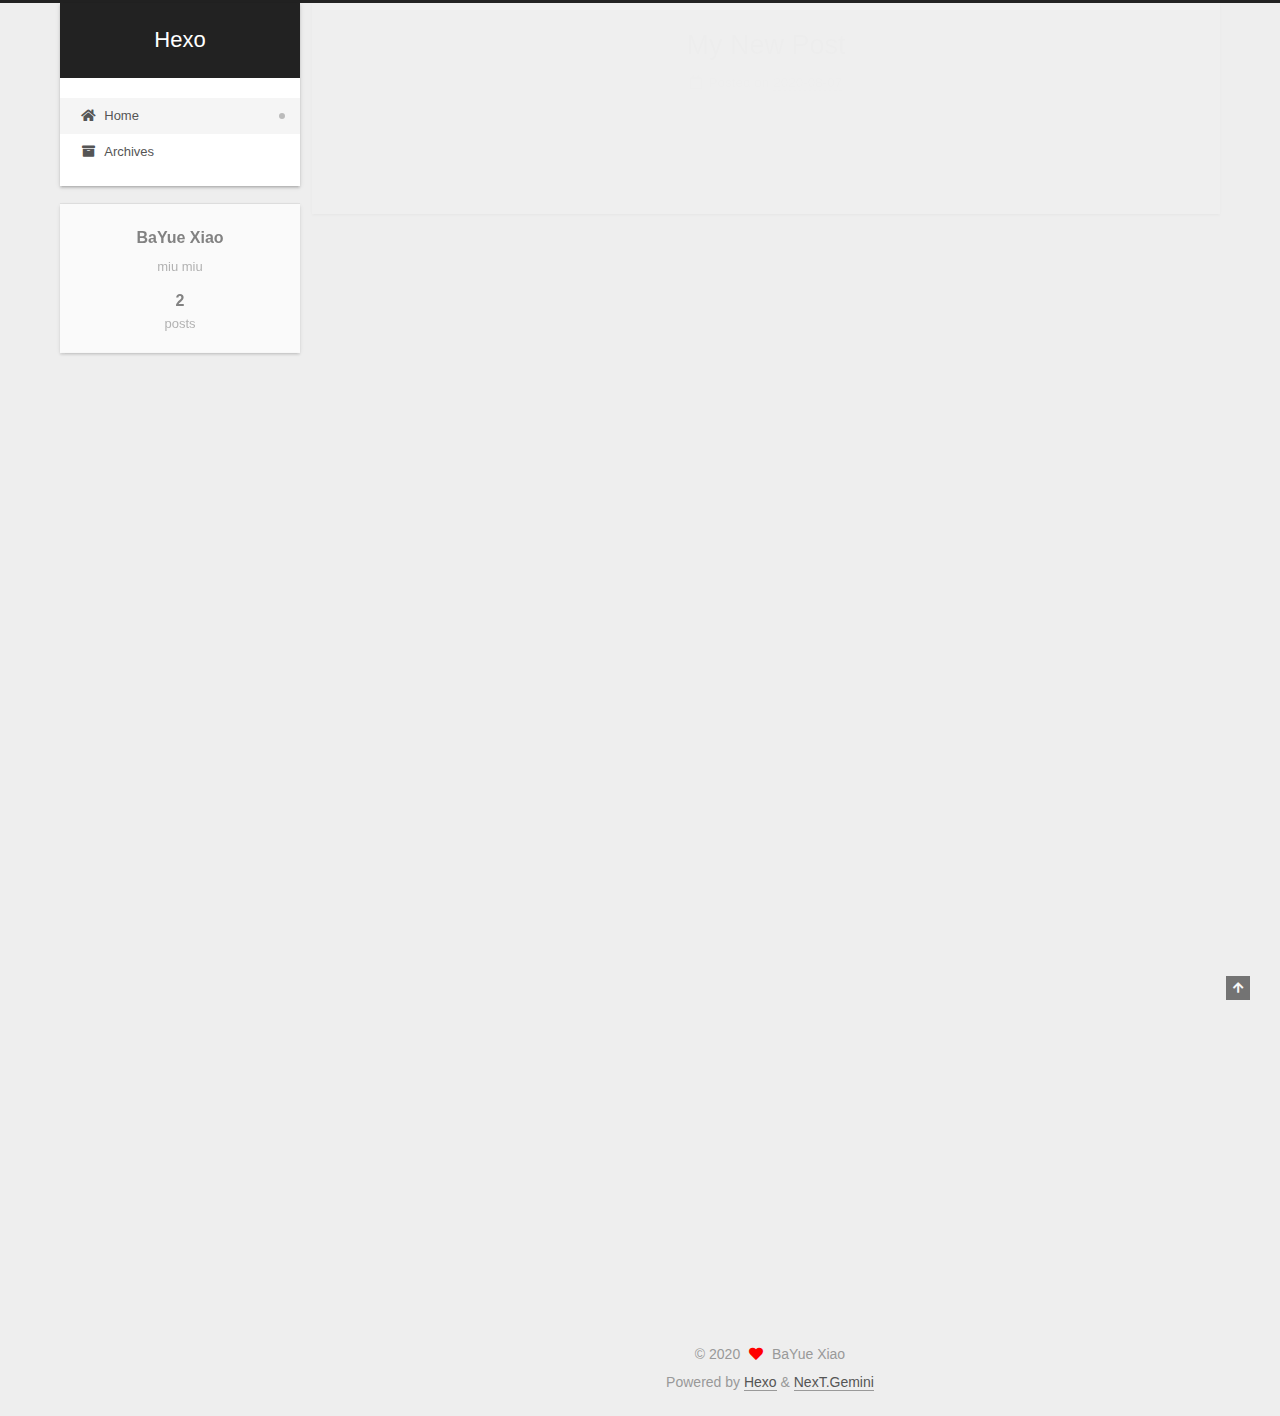
==== commit 43e6f9d7: "Site updated: 2020-08-07 20:05:32" ====
--- a/index.html
+++ b/index.html
@@ -1,5 +1,5 @@
 <!DOCTYPE html>
-<html lang="en">
+<html lang="zh-Hans">
 <head>
   <meta charset="UTF-8">
 <meta name="viewport" content="width=device-width, initial-scale=1, maximum-scale=2">
@@ -17,15 +17,17 @@
 
 <script id="hexo-configurations">
     var NexT = window.NexT || {};
-    var CONFIG = {"hostname":"yoursite.com","root":"/","scheme":"Muse","version":"7.8.0","exturl":false,"sidebar":{"position":"left","display":"post","padding":18,"offset":12,"onmobile":false},"copycode":{"enable":false,"show_result":false,"style":null},"back2top":{"enable":true,"sidebar":false,"scrollpercent":false},"bookmark":{"enable":false,"color":"#222","save":"auto"},"fancybox":false,"mediumzoom":false,"lazyload":false,"pangu":false,"comments":{"style":"tabs","active":null,"storage":true,"lazyload":false,"nav":null},"algolia":{"hits":{"per_page":10},"labels":{"input_placeholder":"Search for Posts","hits_empty":"We didn't find any results for the search: ${query}","hits_stats":"${hits} results found in ${time} ms"}},"localsearch":{"enable":false,"trigger":"auto","top_n_per_article":1,"unescape":false,"preload":false},"motion":{"enable":true,"async":false,"transition":{"post_block":"fadeIn","post_header":"slideDownIn","post_body":"slideDownIn","coll_header":"slideLeftIn","sidebar":"slideUpIn"}}};
+    var CONFIG = {"hostname":"yoursite.com","root":"/","scheme":"Gemini","version":"7.8.0","exturl":false,"sidebar":{"position":"left","display":"post","padding":18,"offset":12,"onmobile":false},"copycode":{"enable":false,"show_result":false,"style":null},"back2top":{"enable":true,"sidebar":false,"scrollpercent":false},"bookmark":{"enable":false,"color":"#222","save":"auto"},"fancybox":false,"mediumzoom":false,"lazyload":false,"pangu":false,"comments":{"style":"tabs","active":null,"storage":true,"lazyload":false,"nav":null},"algolia":{"hits":{"per_page":10},"labels":{"input_placeholder":"Search for Posts","hits_empty":"We didn't find any results for the search: ${query}","hits_stats":"${hits} results found in ${time} ms"}},"localsearch":{"enable":false,"trigger":"auto","top_n_per_article":1,"unescape":false,"preload":false},"motion":{"enable":true,"async":false,"transition":{"post_block":"fadeIn","post_header":"slideDownIn","post_body":"slideDownIn","coll_header":"slideLeftIn","sidebar":"slideUpIn"}}};
   </script>
 
-  <meta property="og:type" content="website">
+  <meta name="description" content="miu miu">
+<meta property="og:type" content="website">
 <meta property="og:title" content="Hexo">
 <meta property="og:url" content="http://yoursite.com/index.html">
 <meta property="og:site_name" content="Hexo">
-<meta property="og:locale" content="en_US">
-<meta property="article:author" content="John Doe">
+<meta property="og:description" content="miu miu">
+<meta property="og:locale">
+<meta property="article:author" content="BaYue Xiao">
 <meta name="twitter:card" content="summary">
 
 <link rel="canonical" href="http://yoursite.com/">
@@ -37,7 +39,7 @@
     sidebar: "",
     isHome : true,
     isPost : false,
-    lang   : 'en'
+    lang   : 'zh-Hans'
   };
 </script>
 
@@ -144,13 +146,13 @@
       
   
   
-  <article itemscope itemtype="http://schema.org/Article" class="post-block" lang="en">
+  <article itemscope itemtype="http://schema.org/Article" class="post-block" lang="zh-Hans">
     <link itemprop="mainEntityOfPage" href="http://yoursite.com/2020/08/07/My-New-Post/">
 
     <span hidden itemprop="author" itemscope itemtype="http://schema.org/Person">
       <meta itemprop="image" content="/images/avatar.gif">
-      <meta itemprop="name" content="John Doe">
-      <meta itemprop="description" content="">
+      <meta itemprop="name" content="BaYue Xiao">
+      <meta itemprop="description" content="miu miu">
     </span>
 
     <span hidden itemprop="publisher" itemscope itemtype="http://schema.org/Organization">
@@ -201,13 +203,13 @@
       
   
   
-  <article itemscope itemtype="http://schema.org/Article" class="post-block" lang="en">
+  <article itemscope itemtype="http://schema.org/Article" class="post-block" lang="zh-Hans">
     <link itemprop="mainEntityOfPage" href="http://yoursite.com/2020/08/07/hello-world/">
 
     <span hidden itemprop="author" itemscope itemtype="http://schema.org/Person">
       <meta itemprop="image" content="/images/avatar.gif">
-      <meta itemprop="name" content="John Doe">
-      <meta itemprop="description" content="">
+      <meta itemprop="name" content="BaYue Xiao">
+      <meta itemprop="description" content="miu miu">
     </span>
 
     <span hidden itemprop="publisher" itemscope itemtype="http://schema.org/Organization">
@@ -326,8 +328,8 @@
 
       <div class="site-overview-wrap sidebar-panel">
         <div class="site-author motion-element" itemprop="author" itemscope itemtype="http://schema.org/Person">
-  <p class="site-author-name" itemprop="name">John Doe</p>
-  <div class="site-description" itemprop="description"></div>
+  <p class="site-author-name" itemprop="name">BaYue Xiao</p>
+  <div class="site-description" itemprop="description">miu miu</div>
 </div>
 <div class="site-state-wrap motion-element">
   <nav class="site-state">
@@ -366,9 +368,9 @@
   <span class="with-love">
     <i class="fa fa-heart"></i>
   </span>
-  <span class="author" itemprop="copyrightHolder">John Doe</span>
+  <span class="author" itemprop="copyrightHolder">BaYue Xiao</span>
 </div>
-  <div class="powered-by">Powered by <a href="https://hexo.io/" class="theme-link" rel="noopener" target="_blank">Hexo</a> & <a href="https://muse.theme-next.org/" class="theme-link" rel="noopener" target="_blank">NexT.Muse</a>
+  <div class="powered-by">Powered by <a href="https://hexo.io/" class="theme-link" rel="noopener" target="_blank">Hexo</a> & <a href="https://theme-next.org/" class="theme-link" rel="noopener" target="_blank">NexT.Gemini</a>
   </div>
 
         
@@ -394,7 +396,7 @@
 <script src="/js/motion.js"></script>
 
 
-<script src="/js/schemes/muse.js"></script>
+<script src="/js/schemes/pisces.js"></script>
 
 
 <script src="/js/next-boot.js"></script>
--- a/css/main.css
+++ b/css/main.css
@@ -1,5 +1,5 @@
 :root {
-  --body-bg-color: #fff;
+  --body-bg-color: #eee;
   --content-bg-color: #fff;
   --card-bg-color: #f5f5f5;
   --text-color: #555;
@@ -11,11 +11,11 @@
   --table-row-odd-bg-color: #f9f9f9;
   --table-row-hover-bg-color: #f5f5f5;
   --menu-item-bg-color: #f5f5f5;
-  --btn-default-bg: #222;
-  --btn-default-color: #fff;
-  --btn-default-border-color: #222;
-  --btn-default-hover-bg: #fff;
-  --btn-default-hover-color: #222;
+  --btn-default-bg: #fff;
+  --btn-default-color: #555;
+  --btn-default-border-color: #555;
+  --btn-default-hover-bg: #222;
+  --btn-default-hover-color: #fff;
   --btn-default-hover-border-color: #222;
 }
 html {
@@ -314,7 +314,7 @@
 .btn {
   background: var(--btn-default-bg);
   border: 2px solid var(--btn-default-border-color);
-  border-radius: 0;
+  border-radius: 2px;
   color: var(--btn-default-color);
   display: inline-block;
   font-size: 0.875em;
@@ -921,16 +921,16 @@
 }
 .main-inner {
   margin: 0 auto;
-  width: 700px;
+  width: calc(100% - 20px);
 }
 @media (min-width: 1200px) {
   .main-inner {
-    width: 800px;
+    width: 1160px;
   }
 }
 @media (min-width: 1600px) {
   .main-inner {
-    width: 900px;
+    width: 73%;
   }
 }
 @media (max-width: 767px) {
@@ -943,16 +943,16 @@
 }
 .header-inner {
   margin: 0 auto;
-  width: 700px;
+  width: calc(100% - 20px);
 }
 @media (min-width: 1200px) {
   .header-inner {
-    width: 800px;
+    width: 1160px;
   }
 }
 @media (min-width: 1600px) {
   .header-inner {
-    width: 900px;
+    width: 73%;
   }
 }
 .site-brand-container {
@@ -991,7 +991,7 @@
   margin: 0;
 }
 .site-subtitle {
-  color: #999;
+  color: #ddd;
   font-size: 0.8125em;
   margin: 10px 0;
 }
@@ -1136,22 +1136,22 @@
   display: inline-block;
 }
 .site-author-image {
-  border: 2px solid #333;
+  border: 1px solid #eee;
   display: block;
   margin: 0 auto;
-  max-width: 96px;
+  max-width: 120px;
   padding: 2px;
 }
 .site-author-name {
-  color: #f5f5f5;
-  font-weight: normal;
-  margin: 5px 0 0;
+  color: var(--text-color);
+  font-weight: 600;
+  margin: 0;
   text-align: center;
 }
 .site-description {
   color: #999;
-  font-size: 1em;
-  margin-top: 5px;
+  font-size: 0.8125em;
+  margin-top: 0;
   text-align: center;
 }
 .links-of-author {
@@ -1168,7 +1168,7 @@
 }
 .links-of-author a::before,
 .links-of-author span.exturl::before {
-  background: #1affff;
+  background: #a2ff74;
   border-radius: 50%;
   content: ' ';
   display: inline-block;
@@ -1246,7 +1246,7 @@
 }
 .sidebar-nav li {
   border-bottom: 1px solid transparent;
-  color: #666;
+  color: var(--text-color);
   cursor: pointer;
   display: inline-block;
   font-size: 0.875em;
@@ -1255,14 +1255,14 @@
   margin-left: 10px;
 }
 .sidebar-nav li:hover {
-  color: #f5f5f5;
+  color: #fc6423;
 }
 .sidebar-nav .sidebar-nav-active {
-  border-bottom-color: #87daff;
-  color: #87daff;
+  border-bottom-color: #fc6423;
+  color: #fc6423;
 }
 .sidebar-nav .sidebar-nav-active:hover {
-  color: #87daff;
+  color: #fc6423;
 }
 .sidebar-panel {
   display: none;
@@ -1291,7 +1291,7 @@
   }
 }
 .sidebar-toggle:hover .toggle-line {
-  background: #87daff;
+  background: #fc6423;
 }
 .post-toc {
   font-size: 0.875em;
@@ -1330,14 +1330,14 @@
   display: block;
 }
 .post-toc .nav .active > a {
-  border-bottom-color: #87daff;
-  color: #87daff;
+  border-bottom-color: #fc6423;
+  color: #fc6423;
 }
 .post-toc .nav .active-current > a {
-  color: #87daff;
+  color: #fc6423;
 }
 .post-toc .nav .active-current > a:hover {
-  color: #87daff;
+  color: #fc6423;
 }
 .site-state {
   display: flex;
@@ -1352,20 +1352,20 @@
   padding: 0 15px;
 }
 .site-state-item:not(:first-child) {
-  border-left: 1px solid #333;
+  border-left: 1px solid #eee;
 }
 .site-state-item a {
   border-bottom: none;
 }
 .site-state-item-count {
   display: block;
-  font-size: 1.25em;
+  font-size: 1em;
   font-weight: 600;
   text-align: center;
 }
 .site-state-item-name {
-  color: inherit;
-  font-size: 0.875em;
+  color: #999;
+  font-size: 0.8125em;
 }
 .footer {
   color: #999;
@@ -1382,16 +1382,16 @@
   box-sizing: border-box;
   margin: 0 auto;
   text-align: center;
-  width: 700px;
+  width: calc(100% - 20px);
 }
 @media (min-width: 1200px) {
   .footer-inner {
-    width: 800px;
+    width: 1160px;
   }
 }
 @media (min-width: 1600px) {
   .footer-inner {
-    width: 900px;
+    width: 73%;
   }
 }
 .languages {
@@ -1489,7 +1489,7 @@
   color: #fff;
   cursor: pointer;
   left: 30px;
-  opacity: 1;
+  opacity: 0.6;
   padding: 0 6px;
   position: fixed;
   transition-property: bottom;
@@ -1500,10 +1500,10 @@
   display: none;
 }
 .back-to-top:hover {
-  color: #87daff;
+  color: #fc6423;
 }
 .back-to-top.back-to-top-on {
-  bottom: 19px;
+  bottom: 30px;
 }
 @media (max-width: 991px) {
   .back-to-top {
@@ -2141,151 +2141,425 @@
 .tag-cloud a:hover {
   color: var(--link-hover-color) !important;
 }
-@media (max-width: 767px) {
-  .header-inner,
-  .main-inner,
+.header {
+  margin: 0 auto;
+  position: relative;
+  width: calc(100% - 20px);
+}
+@media (min-width: 1200px) {
+  .header {
+    width: 1160px;
+  }
+}
+@media (min-width: 1600px) {
+  .header {
+    width: 73%;
+  }
+}
+@media (max-width: 991px) {
+  .header {
+    width: auto;
+  }
+}
+.header-inner {
+  background: var(--content-bg-color);
+  border-radius: initial;
+  box-shadow: 0 2px 2px 0 rgba(0,0,0,0.12), 0 3px 1px -2px rgba(0,0,0,0.06), 0 1px 5px 0 rgba(0,0,0,0.12);
+  overflow: hidden;
+  padding: 0;
+  position: absolute;
+  top: 0;
+  width: 240px;
+}
+@media (min-width: 1200px) {
+  .header-inner {
+    width: 240px;
+  }
+}
+@media (max-width: 991px) {
+  .header-inner {
+    border-radius: initial;
+    position: relative;
+    width: auto;
+  }
+}
+.main-inner {
+  align-items: flex-start;
+  display: flex;
+  justify-content: space-between;
+  flex-direction: row-reverse;
+}
+@media (max-width: 991px) {
+  .main-inner {
+    width: auto;
+  }
+}
+.content-wrap {
+  background: var(--content-bg-color);
+  border-radius: initial;
+  box-shadow: 0 2px 2px 0 rgba(0,0,0,0.12), 0 3px 1px -2px rgba(0,0,0,0.06), 0 1px 5px 0 rgba(0,0,0,0.12);
+  box-sizing: border-box;
+  padding: 40px;
+  width: calc(100% - 252px);
+}
+@media (max-width: 991px) {
+  .content-wrap {
+    border-radius: initial;
+    padding: 20px;
+    width: 100%;
+  }
+}
+.footer-inner {
+  padding-left: 260px;
+}
+.back-to-top {
+  left: auto;
+  right: 30px;
+}
+@media (max-width: 991px) {
+  .back-to-top {
+    right: 20px;
+  }
+}
+@media (max-width: 991px) {
   .footer-inner {
+    padding-left: 0;
+    padding-right: 0;
     width: auto;
   }
 }
-.header-inner {
-  padding-top: 100px;
-}
-@media (max-width: 767px) {
-  .header-inner {
-    padding-top: 50px;
-  }
-}
-.main-inner {
-  padding-bottom: 60px;
-}
-.content {
-  padding-top: 70px;
-}
-@media (max-width: 767px) {
-  .content {
-    padding-top: 35px;
-  }
-}
-embed {
+.site-brand-container {
+  background: #222;
+}
+@media (max-width: 991px) {
+  .site-brand-container {
+    box-shadow: 0 0 16px rgba(0,0,0,0.5);
+  }
+}
+.site-meta {
+  padding: 20px 0;
+}
+.brand {
+  padding: 0;
+}
+.site-subtitle {
+  margin: 10px 10px 0;
+}
+.custom-logo-image {
+  margin-top: 20px;
+}
+@media (max-width: 991px) {
+  .custom-logo-image {
+    display: none;
+  }
+}
+@media (min-width: 768px) and (max-width: 991px) {
+  .site-nav-toggle,
+  .site-nav-right {
+    display: flex;
+    flex-direction: column;
+    justify-content: center;
+  }
+}
+.site-nav-toggle .toggle,
+.site-nav-right .toggle {
+  color: #fff;
+}
+.site-nav-toggle .toggle .toggle-line,
+.site-nav-right .toggle .toggle-line {
+  background: #fff;
+}
+@media (min-width: 768px) and (max-width: 991px) {
+  .site-nav {
+    display: none;
+  }
+}
+.menu .menu-item {
   display: block;
-  margin: 0 auto 25px auto;
-}
-.custom-logo .site-meta-headline {
-  text-align: center;
-}
-.custom-logo .site-title {
-  color: #222;
-  margin: 10px auto 0;
-}
-.custom-logo .site-title a {
-  border: 0;
-}
-.custom-logo-image {
-  background: #fff;
-  margin: 0 auto;
-  max-width: 150px;
-  padding: 5px;
-}
-.brand {
-  background: var(--btn-default-bg);
-}
-@media (max-width: 767px) {
-  .site-nav {
-    border-bottom: 1px solid #ddd;
-    border-top: 1px solid #ddd;
-    left: 0;
-    margin: 0;
-    padding: 0;
-    width: 100%;
-  }
-}
-@media (max-width: 767px) {
-  .menu {
-    text-align: left;
-  }
-}
-.menu-item-active a,
-.menu .menu-item a:hover,
-.menu .menu-item span.exturl:hover {
-  background: transparent;
-  border-bottom: 1px solid var(--link-hover-color) !important;
-}
-@media (max-width: 767px) {
-  .menu-item-active a,
-  .menu .menu-item a:hover,
-  .menu .menu-item span.exturl:hover {
-    border-bottom: 1px dotted #ddd !important;
-  }
-}
-@media (max-width: 767px) {
-  .menu .menu-item {
-    margin: 0 10px;
-  }
+  margin: 0;
 }
 .menu .menu-item a,
 .menu .menu-item span.exturl {
-  border-bottom: 1px solid transparent;
-}
-@media (max-width: 767px) {
-  .menu .menu-item a,
-  .menu .menu-item span.exturl {
-    padding: 5px 10px;
-  }
-}
-@media (min-width: 768px) {
-  .menu .menu-item .fa,
-  .menu .menu-item .fab,
-  .menu .menu-item .far,
-  .menu .menu-item .fas {
-    display: block;
-    line-height: 2;
-    margin-right: 0;
-    width: 100%;
+  padding: 5px 20px;
+  position: relative;
+  text-align: left;
+  transition-property: background-color;
+}
+@media (max-width: 991px) {
+  .menu .menu-item.menu-item-search {
+    display: none;
   }
 }
 .menu .menu-item .badge {
-  background: #eee;
-  padding: 1px 4px;
+  background: #ccc;
+  border-radius: 10px;
+  color: #fff;
+  float: right;
+  padding: 2px 5px;
+  text-shadow: 1px 1px 0 rgba(0,0,0,0.1);
+  vertical-align: middle;
+}
+.main-menu .menu-item-active a::after {
+  background: #bbb;
+  border-radius: 50%;
+  content: ' ';
+  height: 6px;
+  margin-top: -3px;
+  position: absolute;
+  right: 15px;
+  top: 50%;
+  width: 6px;
 }
 .sub-menu {
-  margin: 10px 0;
+  background: var(--content-bg-color);
+  border-bottom: 1px solid #ddd;
+  margin: 0;
+  padding: 6px 0;
 }
 .sub-menu .menu-item {
   display: inline-block;
 }
+.sub-menu .menu-item a,
+.sub-menu .menu-item span.exturl {
+  background: transparent;
+  margin: 5px 10px;
+  padding: initial;
+}
+.sub-menu .menu-item a:hover,
+.sub-menu .menu-item span.exturl:hover {
+  background: transparent;
+  color: #fc6423;
+}
+.sub-menu .menu-item-active a {
+  border-bottom-color: #fc6423;
+  color: #fc6423;
+}
+.sub-menu .menu-item-active a:hover {
+  border-bottom-color: #fc6423;
+}
 .sidebar {
-  left: -320px;
-}
-.sidebar.sidebar-active {
-  left: 0;
-}
-.sidebar {
-  width: 320px;
-  z-index: 1200;
-  transition-delay: 0s;
-  transition-duration: 0.2s;
-  transition-timing-function: ease-out;
-}
-.sidebar a,
-.sidebar span.exturl {
-  border-bottom-color: #555;
-  color: #999;
-}
-.sidebar a:hover,
-.sidebar span.exturl:hover {
-  border-bottom-color: #eee;
-  color: #eee;
-}
-.links-of-blogroll-item {
-  padding: 2px 10px;
-}
-.links-of-blogroll-item a,
-.links-of-blogroll-item span.exturl {
+  background: var(--body-bg-color);
+  box-shadow: none;
+  margin-top: 100%;
+  position: static;
+  width: 240px;
+}
+@media (max-width: 991px) {
+  .sidebar {
+    display: none;
+  }
+}
+.sidebar-toggle {
+  display: none;
+}
+.sidebar-inner {
+  background: var(--content-bg-color);
+  border-radius: initial;
+  box-shadow: 0 2px 2px 0 rgba(0,0,0,0.12), 0 3px 1px -2px rgba(0,0,0,0.06), 0 1px 5px 0 rgba(0,0,0,0.12), 0 -1px 0.5px 0 rgba(0,0,0,0.09);
+  box-sizing: border-box;
+  color: var(--text-color);
+  width: 240px;
+  opacity: 0;
+}
+.sidebar-inner.affix {
+  position: fixed;
+  top: 12px;
+}
+.sidebar-inner.affix-bottom {
+  position: absolute;
+}
+.site-state-item {
+  padding: 0 10px;
+}
+.sidebar-button {
+  border-bottom: 1px dotted #ccc;
+  border-top: 1px dotted #ccc;
+  margin-top: 10px;
+  text-align: center;
+}
+.sidebar-button a {
+  border: 0;
+  color: #fc6423;
+  display: block;
+}
+.sidebar-button a:hover {
+  background: none;
+  border: 0;
+  color: #e34603;
+}
+.sidebar-button a:hover .fa,
+.sidebar-button a:hover .fab,
+.sidebar-button a:hover .far,
+.sidebar-button a:hover .fas {
+  color: #e34603;
+}
+.links-of-author {
+  display: flex;
+  flex-wrap: wrap;
+  margin-top: 10px;
+  justify-content: center;
+}
+.links-of-author-item {
+  margin: 5px 0 0;
+  width: 50%;
+}
+.links-of-author-item a,
+.links-of-author-item span.exturl {
   box-sizing: border-box;
   display: inline-block;
-  max-width: 280px;
+  margin-bottom: 0;
+  margin-right: 0;
+  max-width: 216px;
   overflow: hidden;
+  padding: 0 5px;
   text-overflow: ellipsis;
   white-space: nowrap;
 }
+.links-of-author-item a,
+.links-of-author-item span.exturl {
+  border-bottom: none;
+  display: block;
+  text-decoration: none;
+}
+.links-of-author-item a::before,
+.links-of-author-item span.exturl::before {
+  display: none;
+}
+.links-of-author-item a:hover,
+.links-of-author-item span.exturl:hover {
+  background: var(--body-bg-color);
+  border-radius: 4px;
+}
+.links-of-author-item .fa,
+.links-of-author-item .fab,
+.links-of-author-item .far,
+.links-of-author-item .fas {
+  margin-right: 2px;
+}
+.links-of-blogroll-item {
+  padding: 0;
+}
+.content-wrap {
+  background: initial;
+  box-shadow: initial;
+  padding: initial;
+}
+.post-block {
+  background: var(--content-bg-color);
+  border-radius: initial;
+  box-shadow: 0 2px 2px 0 rgba(0,0,0,0.12), 0 3px 1px -2px rgba(0,0,0,0.06), 0 1px 5px 0 rgba(0,0,0,0.12);
+  padding: 40px;
+}
+.post-block + .post-block {
+  border-radius: initial;
+  box-shadow: 0 2px 2px 0 rgba(0,0,0,0.12), 0 3px 1px -2px rgba(0,0,0,0.06), 0 1px 5px 0 rgba(0,0,0,0.12), 0 -1px 0.5px 0 rgba(0,0,0,0.09);
+  margin-top: 12px;
+}
+.comments {
+  background: var(--content-bg-color);
+  border-radius: initial;
+  box-shadow: 0 2px 2px 0 rgba(0,0,0,0.12), 0 3px 1px -2px rgba(0,0,0,0.06), 0 1px 5px 0 rgba(0,0,0,0.12), 0 -1px 0.5px 0 rgba(0,0,0,0.09);
+  margin-top: 12px;
+  padding: 40px;
+}
+.tabs-comment {
+  margin-top: 1em;
+}
+.content {
+  padding-top: initial;
+}
+.post-eof {
+  display: none;
+}
+.pagination {
+  background: var(--content-bg-color);
+  border-radius: initial;
+  border-top: initial;
+  box-shadow: 0 2px 2px 0 rgba(0,0,0,0.12), 0 3px 1px -2px rgba(0,0,0,0.06), 0 1px 5px 0 rgba(0,0,0,0.12), 0 -1px 0.5px 0 rgba(0,0,0,0.09);
+  margin: 12px 0 0;
+  padding: 10px 0 10px;
+}
+.pagination .prev,
+.pagination .next,
+.pagination .page-number {
+  margin-bottom: initial;
+  top: initial;
+}
+.main {
+  padding-bottom: initial;
+}
+.footer {
+  bottom: auto;
+}
+.sub-menu {
+  border-bottom: initial;
+  box-shadow: 0 2px 2px 0 rgba(0,0,0,0.12), 0 3px 1px -2px rgba(0,0,0,0.06), 0 1px 5px 0 rgba(0,0,0,0.12);
+}
+.sub-menu + .content .post-block {
+  box-shadow: 0 2px 2px 0 rgba(0,0,0,0.12), 0 3px 1px -2px rgba(0,0,0,0.06), 0 1px 5px 0 rgba(0,0,0,0.12), 0 -1px 0.5px 0 rgba(0,0,0,0.09);
+  margin-top: 12px;
+}
+@media (min-width: 768px) and (max-width: 991px) {
+  .sub-menu + .content .post-block {
+    margin-top: 10px;
+  }
+}
+@media (max-width: 767px) {
+  .sub-menu + .content .post-block {
+    margin-top: 8px;
+  }
+}
+.post-body h1,
+.post-body h2 {
+  border-bottom: 1px solid #eee;
+}
+.post-body h3 {
+  border-bottom: 1px dotted #eee;
+}
+@media (min-width: 768px) and (max-width: 991px) {
+  .content-wrap {
+    padding: 10px;
+  }
+  .posts-expand .post-button {
+    margin-top: 20px;
+  }
+  .post-block {
+    border-radius: initial;
+    box-shadow: 0 2px 2px 0 rgba(0,0,0,0.12), 0 3px 1px -2px rgba(0,0,0,0.06), 0 1px 5px 0 rgba(0,0,0,0.12), 0 -1px 0.5px 0 rgba(0,0,0,0.09);
+    padding: 20px;
+  }
+  .post-block + .post-block {
+    margin-top: 10px;
+  }
+  .comments {
+    margin-top: 10px;
+    padding: 10px 20px;
+  }
+  .pagination {
+    margin: 10px 0 0;
+  }
+}
+@media (max-width: 767px) {
+  .content-wrap {
+    padding: 8px;
+  }
+  .posts-expand .post-button {
+    margin: 12px 0;
+  }
+  .post-block {
+    border-radius: initial;
+    box-shadow: 0 2px 2px 0 rgba(0,0,0,0.12), 0 3px 1px -2px rgba(0,0,0,0.06), 0 1px 5px 0 rgba(0,0,0,0.12), 0 -1px 0.5px 0 rgba(0,0,0,0.09);
+    min-height: auto;
+    padding: 12px;
+  }
+  .post-block + .post-block {
+    margin-top: 8px;
+  }
+  .comments {
+    margin-top: 8px;
+    padding: 10px 12px;
+  }
+  .pagination {
+    margin: 8px 0 0;
+  }
+}
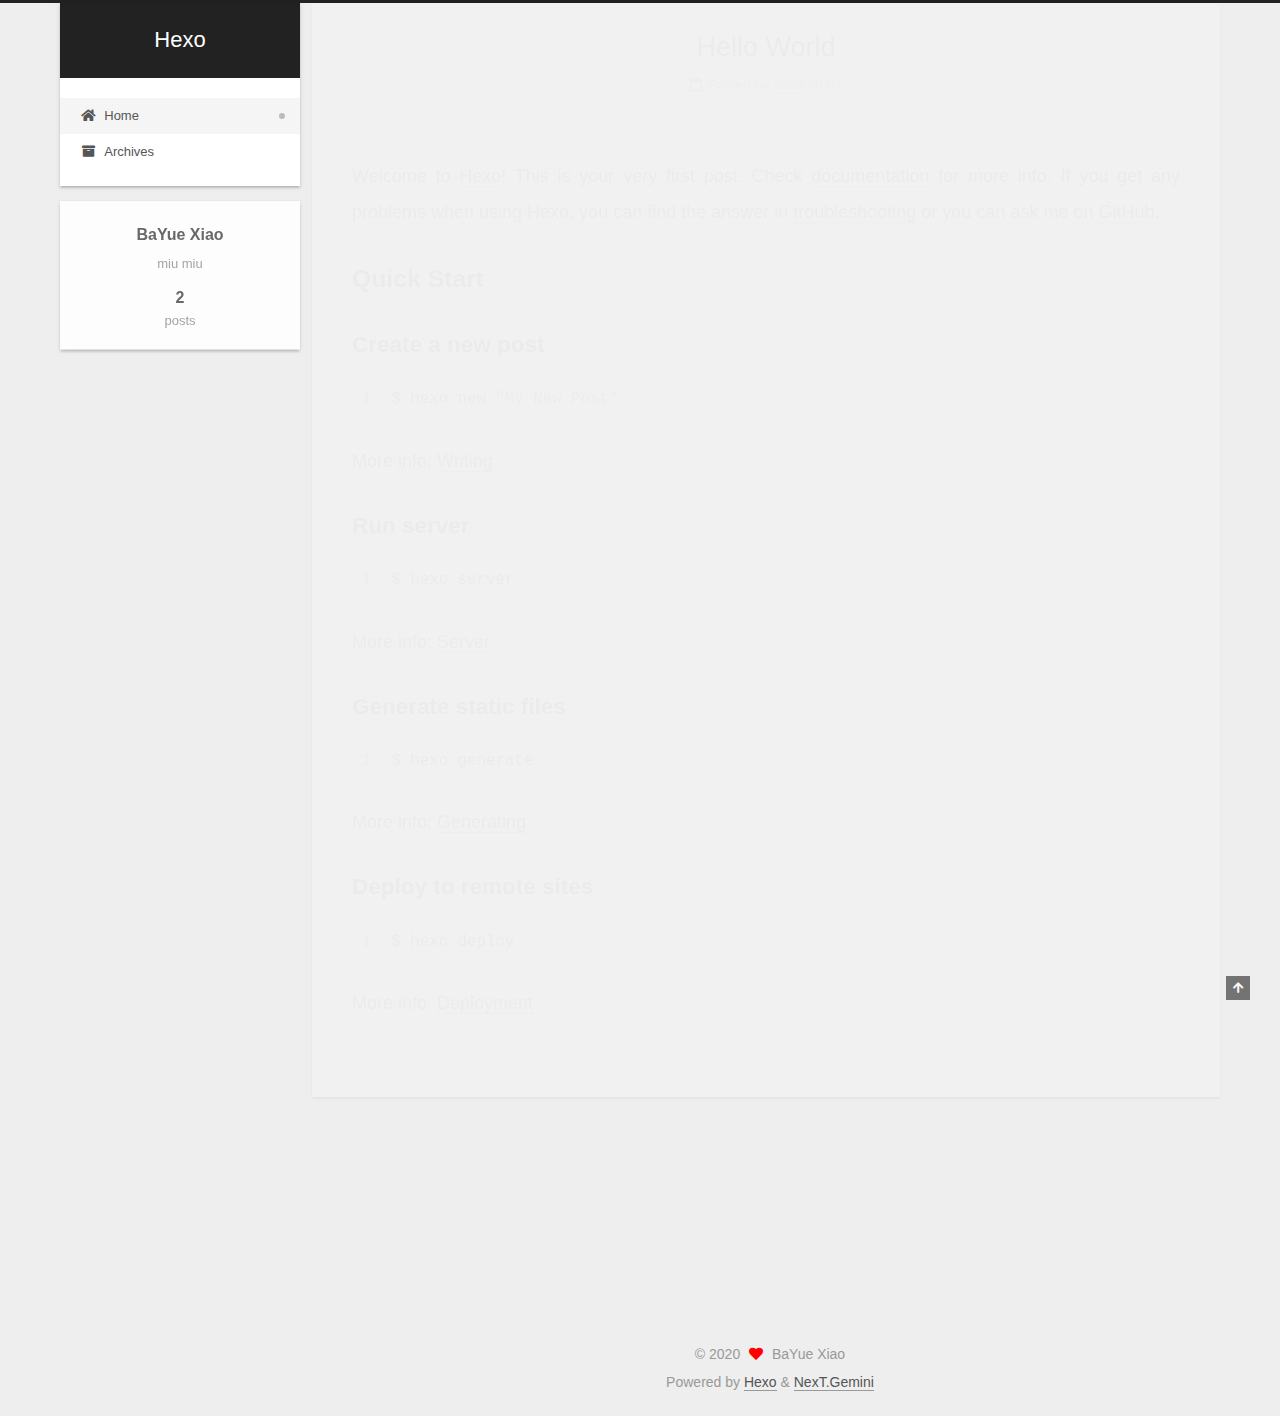
==== commit d535219b: "Site updated: 2020-08-07 20:37:00" ====
--- a/index.html
+++ b/index.html
@@ -147,7 +147,7 @@
   
   
   <article itemscope itemtype="http://schema.org/Article" class="post-block" lang="zh-Hans">
-    <link itemprop="mainEntityOfPage" href="http://yoursite.com/2020/08/07/My-New-Post/">
+    <link itemprop="mainEntityOfPage" href="http://yoursite.com/2020/08/07/hello-world/">
 
     <span hidden itemprop="author" itemscope itemtype="http://schema.org/Person">
       <meta itemprop="image" content="/images/avatar.gif">
@@ -161,7 +161,7 @@
       <header class="post-header">
         <h2 class="post-title" itemprop="name headline">
           
-            <a href="/2020/08/07/My-New-Post/" class="post-title-link" itemprop="url">My New Post</a>
+            <a href="/2020/08/07/hello-world/" class="post-title-link" itemprop="url">Hello World</a>
         </h2>
 
         <div class="post-meta">
@@ -171,7 +171,7 @@
               </span>
               <span class="post-meta-item-text">Posted on</span>
 
-              <time title="Created: 2020-08-07 18:34:19" itemprop="dateCreated datePublished" datetime="2020-08-07T18:34:19+08:00">2020-08-07</time>
+              <time title="Created: 2020-08-07 20:21:51" itemprop="dateCreated datePublished" datetime="2020-08-07T20:21:51+08:00">2020-08-07</time>
             </span>
 
           
@@ -185,7 +185,20 @@
     <div class="post-body" itemprop="articleBody">
 
       
-          
+          <p>Welcome to <a target="_blank" rel="noopener" href="https://hexo.io/">Hexo</a>! This is your very first post. Check <a target="_blank" rel="noopener" href="https://hexo.io/docs/">documentation</a> for more info. If you get any problems when using Hexo, you can find the answer in <a target="_blank" rel="noopener" href="https://hexo.io/docs/troubleshooting.html">troubleshooting</a> or you can ask me on <a target="_blank" rel="noopener" href="https://github.com/hexojs/hexo/issues">GitHub</a>.</p>
+<h2 id="Quick-Start"><a href="#Quick-Start" class="headerlink" title="Quick Start"></a>Quick Start</h2><h3 id="Create-a-new-post"><a href="#Create-a-new-post" class="headerlink" title="Create a new post"></a>Create a new post</h3><figure class="highlight bash"><table><tr><td class="gutter"><pre><span class="line">1</span><br></pre></td><td class="code"><pre><span class="line">$ hexo new <span class="string">&quot;My New Post&quot;</span></span><br></pre></td></tr></table></figure>
+
+<p>More info: <a target="_blank" rel="noopener" href="https://hexo.io/docs/writing.html">Writing</a></p>
+<h3 id="Run-server"><a href="#Run-server" class="headerlink" title="Run server"></a>Run server</h3><figure class="highlight bash"><table><tr><td class="gutter"><pre><span class="line">1</span><br></pre></td><td class="code"><pre><span class="line">$ hexo server</span><br></pre></td></tr></table></figure>
+
+<p>More info: <a target="_blank" rel="noopener" href="https://hexo.io/docs/server.html">Server</a></p>
+<h3 id="Generate-static-files"><a href="#Generate-static-files" class="headerlink" title="Generate static files"></a>Generate static files</h3><figure class="highlight bash"><table><tr><td class="gutter"><pre><span class="line">1</span><br></pre></td><td class="code"><pre><span class="line">$ hexo generate</span><br></pre></td></tr></table></figure>
+
+<p>More info: <a target="_blank" rel="noopener" href="https://hexo.io/docs/generating.html">Generating</a></p>
+<h3 id="Deploy-to-remote-sites"><a href="#Deploy-to-remote-sites" class="headerlink" title="Deploy to remote sites"></a>Deploy to remote sites</h3><figure class="highlight bash"><table><tr><td class="gutter"><pre><span class="line">1</span><br></pre></td><td class="code"><pre><span class="line">$ hexo deploy</span><br></pre></td></tr></table></figure>
+
+<p>More info: <a target="_blank" rel="noopener" href="https://hexo.io/docs/one-command-deployment.html">Deployment</a></p>
+
       
     </div>
 
@@ -204,7 +217,7 @@
   
   
   <article itemscope itemtype="http://schema.org/Article" class="post-block" lang="zh-Hans">
-    <link itemprop="mainEntityOfPage" href="http://yoursite.com/2020/08/07/hello-world/">
+    <link itemprop="mainEntityOfPage" href="http://yoursite.com/2020/08/07/go-learn/">
 
     <span hidden itemprop="author" itemscope itemtype="http://schema.org/Person">
       <meta itemprop="image" content="/images/avatar.gif">
@@ -218,7 +231,7 @@
       <header class="post-header">
         <h2 class="post-title" itemprop="name headline">
           
-            <a href="/2020/08/07/hello-world/" class="post-title-link" itemprop="url">Hello World</a>
+            <a href="/2020/08/07/go-learn/" class="post-title-link" itemprop="url">My New Post</a>
         </h2>
 
         <div class="post-meta">
@@ -227,8 +240,9 @@
                 <i class="far fa-calendar"></i>
               </span>
               <span class="post-meta-item-text">Posted on</span>
-
-              <time title="Created: 2020-08-07 18:29:22" itemprop="dateCreated datePublished" datetime="2020-08-07T18:29:22+08:00">2020-08-07</time>
+              
+
+              <time title="Created: 2020-08-07 18:34:19 / Modified: 20:21:51" itemprop="dateCreated datePublished" datetime="2020-08-07T18:34:19+08:00">2020-08-07</time>
             </span>
 
           
@@ -242,20 +256,7 @@
     <div class="post-body" itemprop="articleBody">
 
       
-          <p>Welcome to <a target="_blank" rel="noopener" href="https://hexo.io/">Hexo</a>! This is your very first post. Check <a target="_blank" rel="noopener" href="https://hexo.io/docs/">documentation</a> for more info. If you get any problems when using Hexo, you can find the answer in <a target="_blank" rel="noopener" href="https://hexo.io/docs/troubleshooting.html">troubleshooting</a> or you can ask me on <a target="_blank" rel="noopener" href="https://github.com/hexojs/hexo/issues">GitHub</a>.</p>
-<h2 id="Quick-Start"><a href="#Quick-Start" class="headerlink" title="Quick Start"></a>Quick Start</h2><h3 id="Create-a-new-post"><a href="#Create-a-new-post" class="headerlink" title="Create a new post"></a>Create a new post</h3><figure class="highlight bash"><table><tr><td class="gutter"><pre><span class="line">1</span><br></pre></td><td class="code"><pre><span class="line">$ hexo new <span class="string">&quot;My New Post&quot;</span></span><br></pre></td></tr></table></figure>
-
-<p>More info: <a target="_blank" rel="noopener" href="https://hexo.io/docs/writing.html">Writing</a></p>
-<h3 id="Run-server"><a href="#Run-server" class="headerlink" title="Run server"></a>Run server</h3><figure class="highlight bash"><table><tr><td class="gutter"><pre><span class="line">1</span><br></pre></td><td class="code"><pre><span class="line">$ hexo server</span><br></pre></td></tr></table></figure>
-
-<p>More info: <a target="_blank" rel="noopener" href="https://hexo.io/docs/server.html">Server</a></p>
-<h3 id="Generate-static-files"><a href="#Generate-static-files" class="headerlink" title="Generate static files"></a>Generate static files</h3><figure class="highlight bash"><table><tr><td class="gutter"><pre><span class="line">1</span><br></pre></td><td class="code"><pre><span class="line">$ hexo generate</span><br></pre></td></tr></table></figure>
-
-<p>More info: <a target="_blank" rel="noopener" href="https://hexo.io/docs/generating.html">Generating</a></p>
-<h3 id="Deploy-to-remote-sites"><a href="#Deploy-to-remote-sites" class="headerlink" title="Deploy to remote sites"></a>Deploy to remote sites</h3><figure class="highlight bash"><table><tr><td class="gutter"><pre><span class="line">1</span><br></pre></td><td class="code"><pre><span class="line">$ hexo deploy</span><br></pre></td></tr></table></figure>
-
-<p>More info: <a target="_blank" rel="noopener" href="https://hexo.io/docs/one-command-deployment.html">Deployment</a></p>
-
+          
       
     </div>
 
--- a/css/main.css
+++ b/css/main.css
@@ -1168,7 +1168,7 @@
 }
 .links-of-author a::before,
 .links-of-author span.exturl::before {
-  background: #a2ff74;
+  background: #ec44d0;
   border-radius: 50%;
   content: ' ';
   display: inline-block;
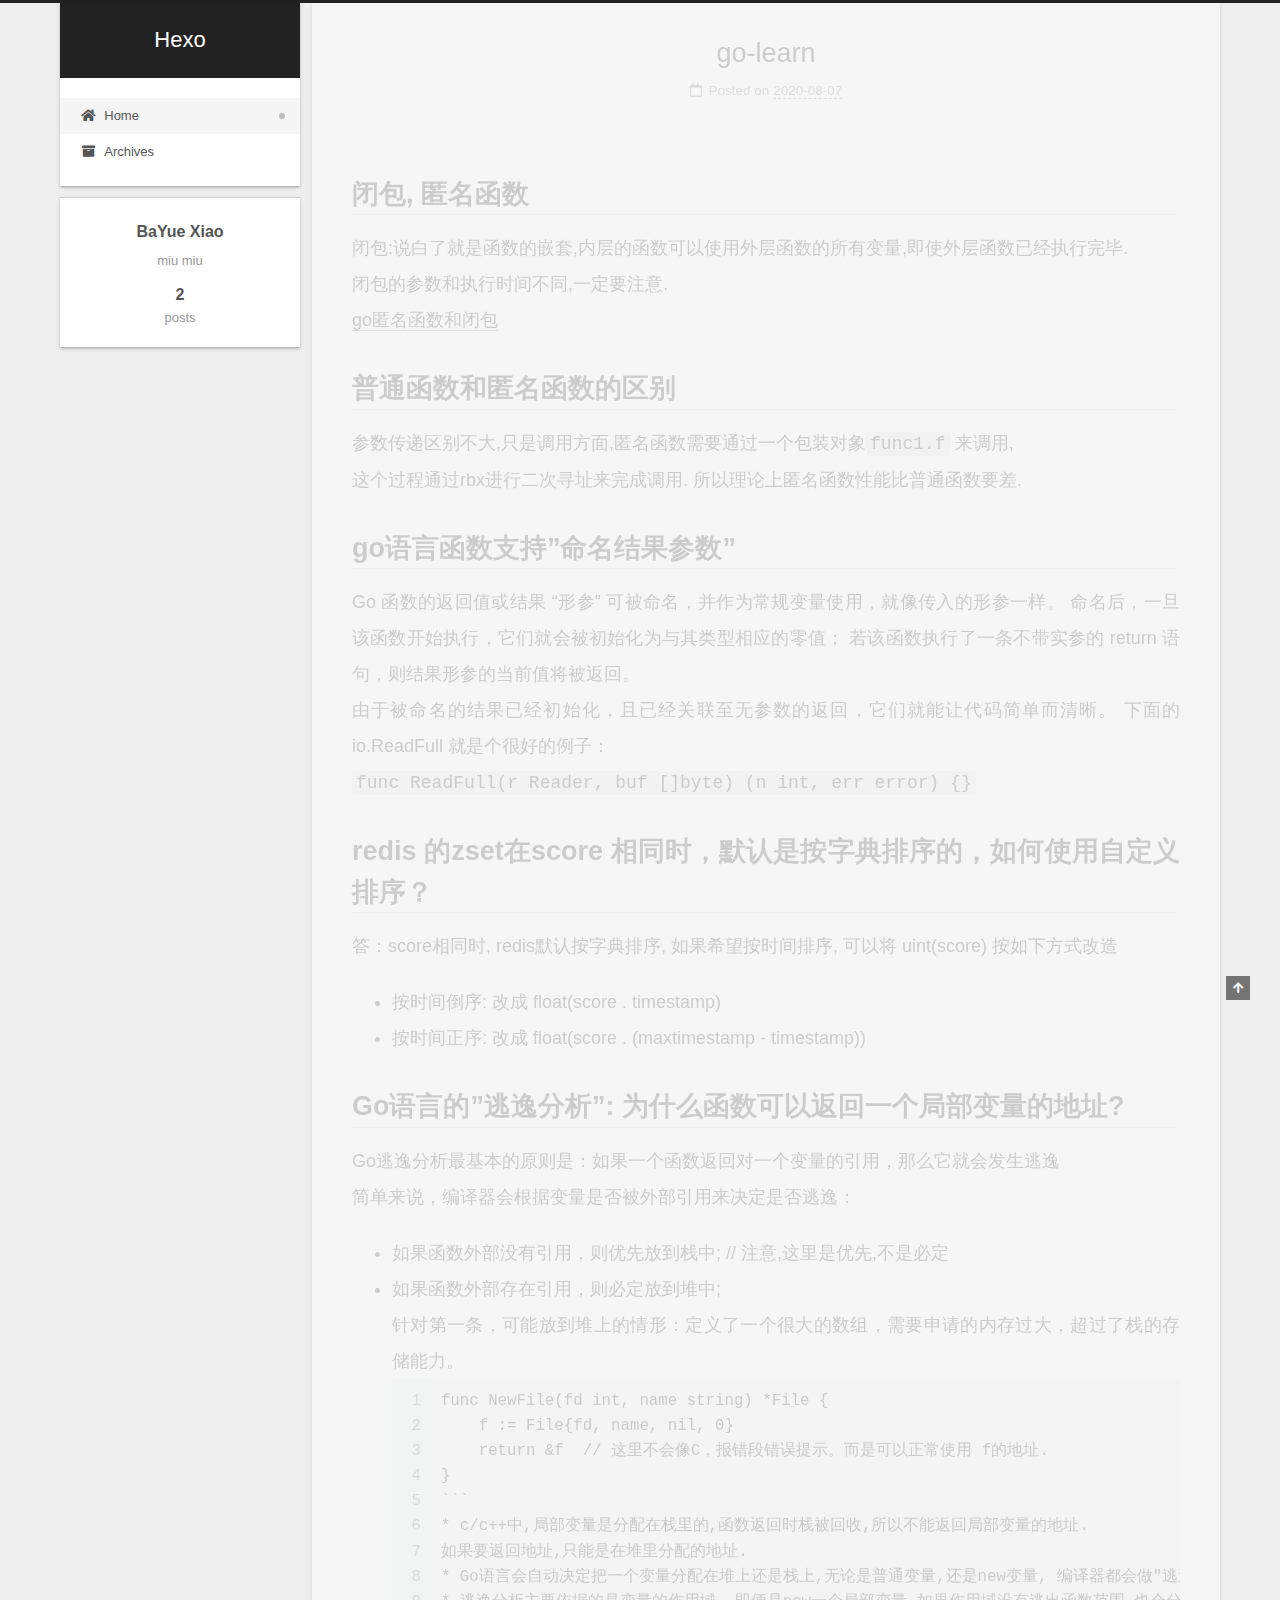
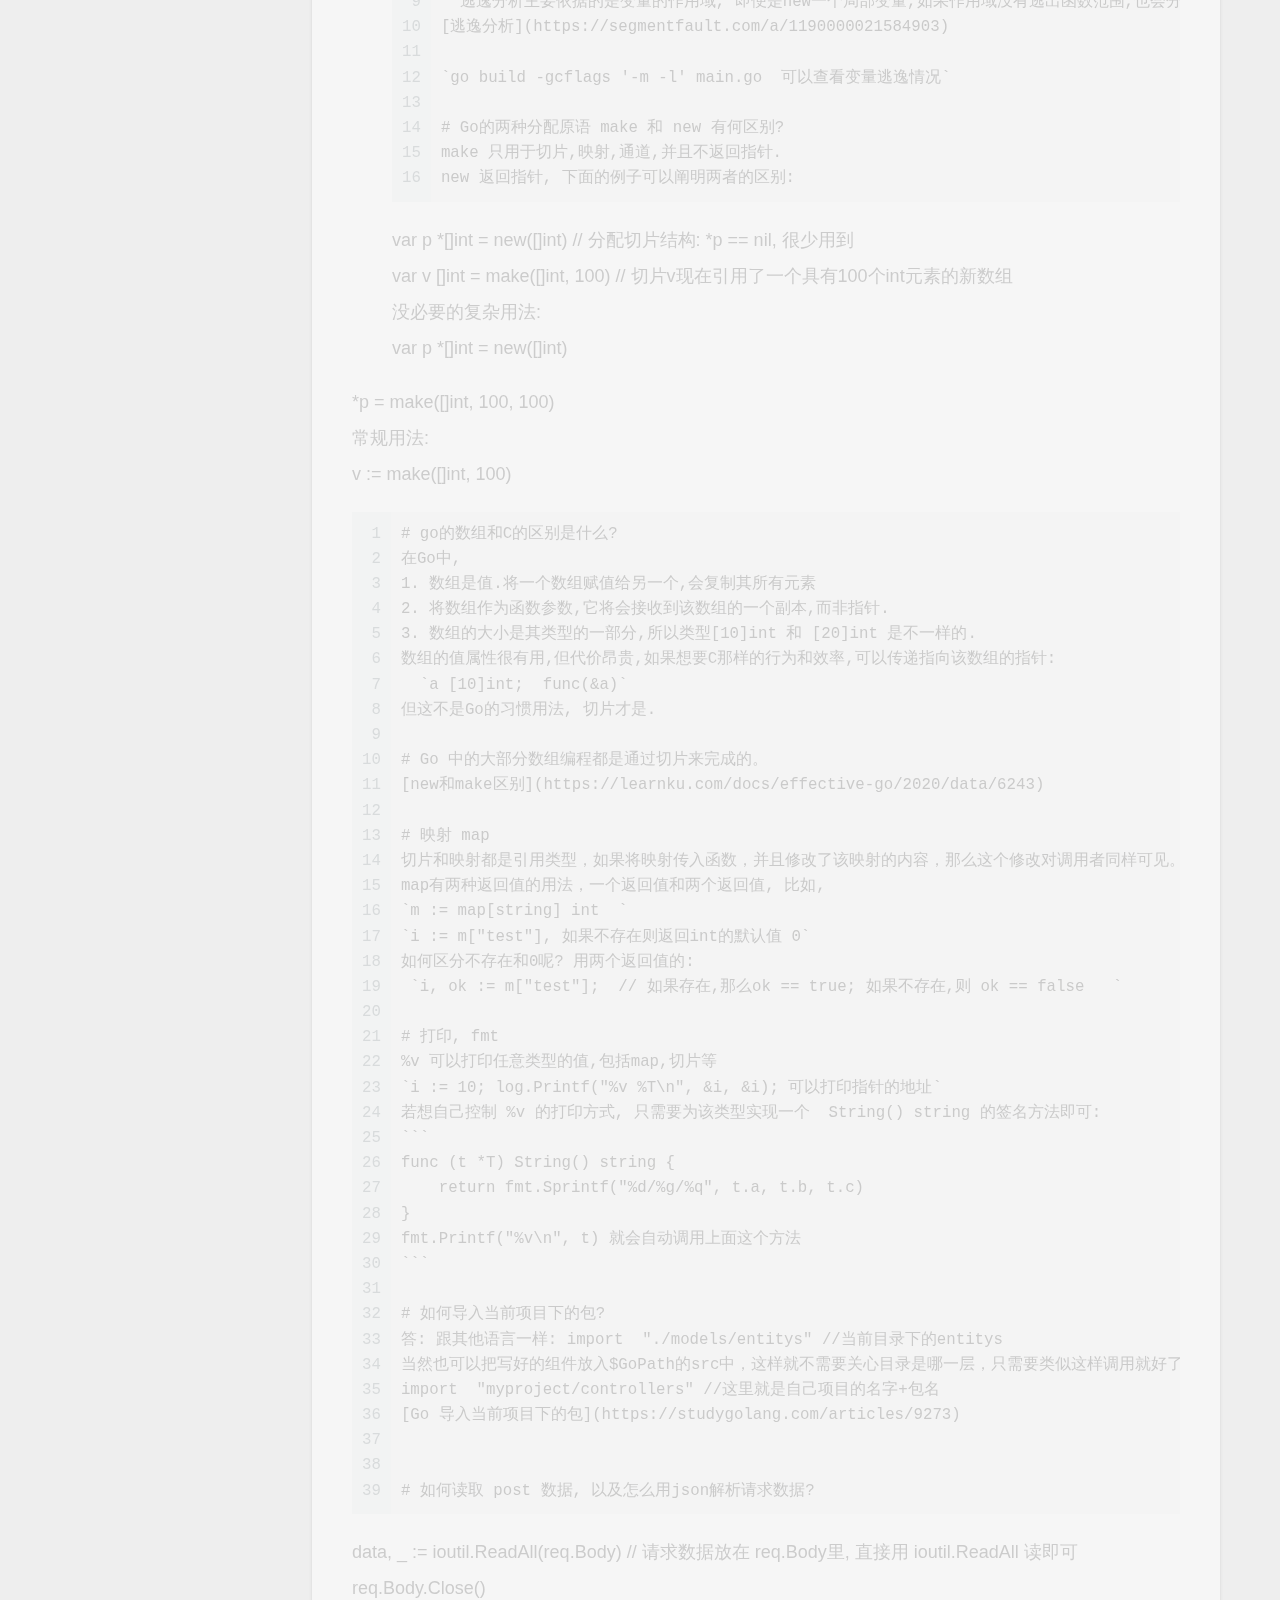
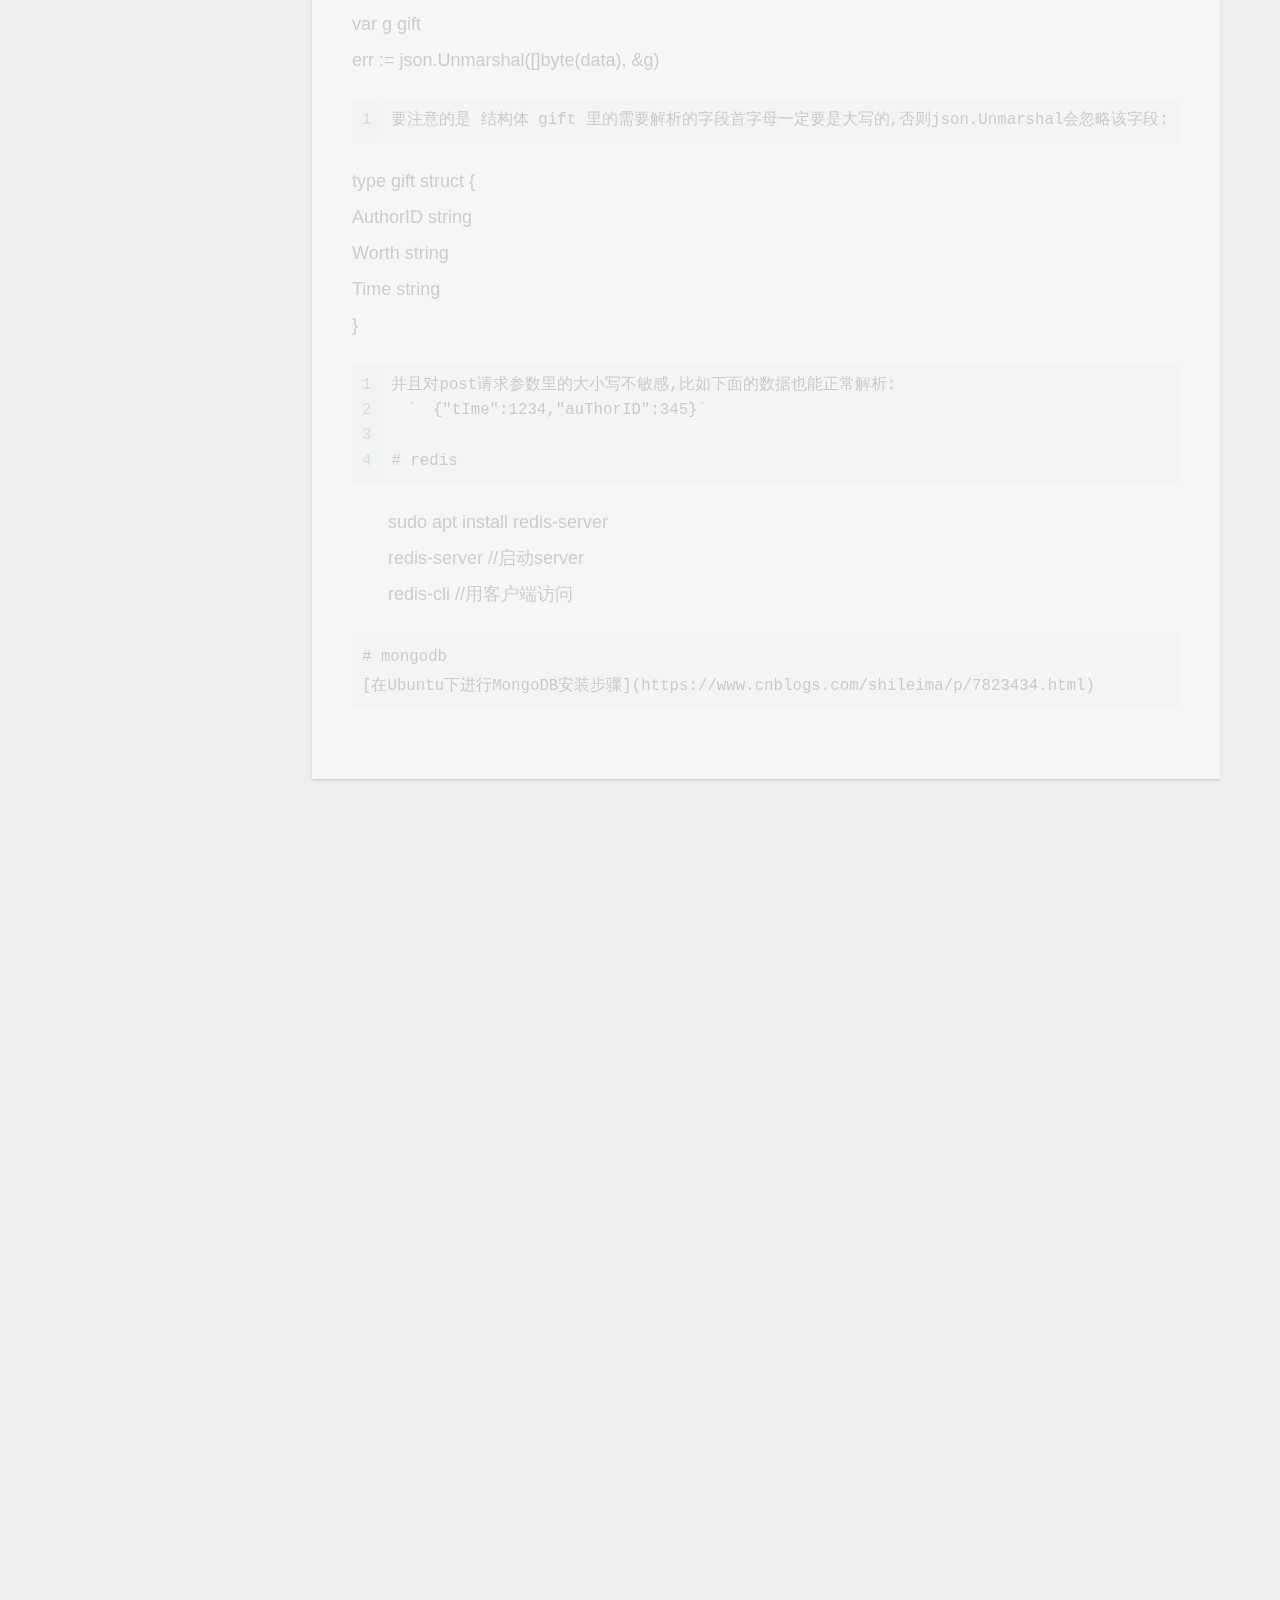
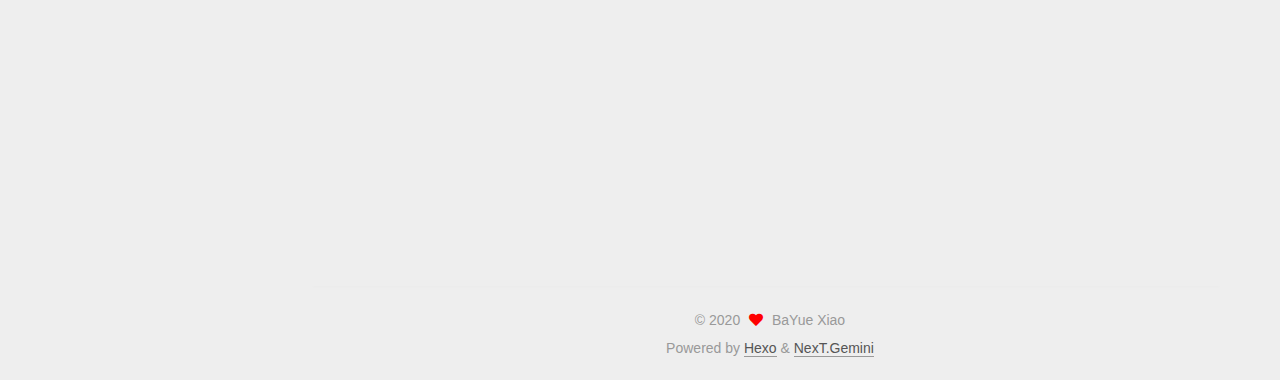
==== commit ebb4fa0b: "Site updated: 2020-08-07 20:50:41" ====
--- a/index.html
+++ b/index.html
@@ -147,7 +147,7 @@
   
   
   <article itemscope itemtype="http://schema.org/Article" class="post-block" lang="zh-Hans">
-    <link itemprop="mainEntityOfPage" href="http://yoursite.com/2020/08/07/hello-world/">
+    <link itemprop="mainEntityOfPage" href="http://yoursite.com/2020/08/07/go-learn/">
 
     <span hidden itemprop="author" itemscope itemtype="http://schema.org/Person">
       <meta itemprop="image" content="/images/avatar.gif">
@@ -161,77 +161,7 @@
       <header class="post-header">
         <h2 class="post-title" itemprop="name headline">
           
-            <a href="/2020/08/07/hello-world/" class="post-title-link" itemprop="url">Hello World</a>
-        </h2>
-
-        <div class="post-meta">
-            <span class="post-meta-item">
-              <span class="post-meta-item-icon">
-                <i class="far fa-calendar"></i>
-              </span>
-              <span class="post-meta-item-text">Posted on</span>
-
-              <time title="Created: 2020-08-07 20:21:51" itemprop="dateCreated datePublished" datetime="2020-08-07T20:21:51+08:00">2020-08-07</time>
-            </span>
-
-          
-
-        </div>
-      </header>
-
-    
-    
-    
-    <div class="post-body" itemprop="articleBody">
-
-      
-          <p>Welcome to <a target="_blank" rel="noopener" href="https://hexo.io/">Hexo</a>! This is your very first post. Check <a target="_blank" rel="noopener" href="https://hexo.io/docs/">documentation</a> for more info. If you get any problems when using Hexo, you can find the answer in <a target="_blank" rel="noopener" href="https://hexo.io/docs/troubleshooting.html">troubleshooting</a> or you can ask me on <a target="_blank" rel="noopener" href="https://github.com/hexojs/hexo/issues">GitHub</a>.</p>
-<h2 id="Quick-Start"><a href="#Quick-Start" class="headerlink" title="Quick Start"></a>Quick Start</h2><h3 id="Create-a-new-post"><a href="#Create-a-new-post" class="headerlink" title="Create a new post"></a>Create a new post</h3><figure class="highlight bash"><table><tr><td class="gutter"><pre><span class="line">1</span><br></pre></td><td class="code"><pre><span class="line">$ hexo new <span class="string">&quot;My New Post&quot;</span></span><br></pre></td></tr></table></figure>
-
-<p>More info: <a target="_blank" rel="noopener" href="https://hexo.io/docs/writing.html">Writing</a></p>
-<h3 id="Run-server"><a href="#Run-server" class="headerlink" title="Run server"></a>Run server</h3><figure class="highlight bash"><table><tr><td class="gutter"><pre><span class="line">1</span><br></pre></td><td class="code"><pre><span class="line">$ hexo server</span><br></pre></td></tr></table></figure>
-
-<p>More info: <a target="_blank" rel="noopener" href="https://hexo.io/docs/server.html">Server</a></p>
-<h3 id="Generate-static-files"><a href="#Generate-static-files" class="headerlink" title="Generate static files"></a>Generate static files</h3><figure class="highlight bash"><table><tr><td class="gutter"><pre><span class="line">1</span><br></pre></td><td class="code"><pre><span class="line">$ hexo generate</span><br></pre></td></tr></table></figure>
-
-<p>More info: <a target="_blank" rel="noopener" href="https://hexo.io/docs/generating.html">Generating</a></p>
-<h3 id="Deploy-to-remote-sites"><a href="#Deploy-to-remote-sites" class="headerlink" title="Deploy to remote sites"></a>Deploy to remote sites</h3><figure class="highlight bash"><table><tr><td class="gutter"><pre><span class="line">1</span><br></pre></td><td class="code"><pre><span class="line">$ hexo deploy</span><br></pre></td></tr></table></figure>
-
-<p>More info: <a target="_blank" rel="noopener" href="https://hexo.io/docs/one-command-deployment.html">Deployment</a></p>
-
-      
-    </div>
-
-    
-    
-    
-      <footer class="post-footer">
-        <div class="post-eof"></div>
-      </footer>
-  </article>
-  
-  
-  
-
-      
-  
-  
-  <article itemscope itemtype="http://schema.org/Article" class="post-block" lang="zh-Hans">
-    <link itemprop="mainEntityOfPage" href="http://yoursite.com/2020/08/07/go-learn/">
-
-    <span hidden itemprop="author" itemscope itemtype="http://schema.org/Person">
-      <meta itemprop="image" content="/images/avatar.gif">
-      <meta itemprop="name" content="BaYue Xiao">
-      <meta itemprop="description" content="miu miu">
-    </span>
-
-    <span hidden itemprop="publisher" itemscope itemtype="http://schema.org/Organization">
-      <meta itemprop="name" content="Hexo">
-    </span>
-      <header class="post-header">
-        <h2 class="post-title" itemprop="name headline">
-          
-            <a href="/2020/08/07/go-learn/" class="post-title-link" itemprop="url">My New Post</a>
+            <a href="/2020/08/07/go-learn/" class="post-title-link" itemprop="url">go-learn</a>
         </h2>
 
         <div class="post-meta">
@@ -242,7 +172,7 @@
               <span class="post-meta-item-text">Posted on</span>
               
 
-              <time title="Created: 2020-08-07 18:34:19 / Modified: 20:21:51" itemprop="dateCreated datePublished" datetime="2020-08-07T18:34:19+08:00">2020-08-07</time>
+              <time title="Created: 2020-08-07 20:39:35 / Modified: 20:50:04" itemprop="dateCreated datePublished" datetime="2020-08-07T20:39:35+08:00">2020-08-07</time>
             </span>
 
           
@@ -256,7 +186,100 @@
     <div class="post-body" itemprop="articleBody">
 
       
-          
+          <h1 id="闭包-匿名函数"><a href="#闭包-匿名函数" class="headerlink" title="闭包, 匿名函数"></a>闭包, 匿名函数</h1><p>闭包:说白了就是函数的嵌套,内层的函数可以使用外层函数的所有变量,即使外层函数已经执行完毕.<br>闭包的参数和执行时间不同,一定要注意.<br><a target="_blank" rel="noopener" href="https://segmentfault.com/a/1190000018689134">go匿名函数和闭包</a>  </p>
+<h1 id="普通函数和匿名函数的区别"><a href="#普通函数和匿名函数的区别" class="headerlink" title="普通函数和匿名函数的区别"></a>普通函数和匿名函数的区别</h1><p>参数传递区别不大,只是调用方面,匿名函数需要通过一个包装对象<code>func1.f</code> 来调用,<br>这个过程通过rbx进行二次寻址来完成调用.  所以理论上匿名函数性能比普通函数要差.  </p>
+<h1 id="go语言函数支持”命名结果参数”"><a href="#go语言函数支持”命名结果参数”" class="headerlink" title="go语言函数支持”命名结果参数”"></a>go语言函数支持”命名结果参数”</h1><p>Go 函数的返回值或结果 “形参” 可被命名，并作为常规变量使用，就像传入的形参一样。 命名后，一旦该函数开始执行，它们就会被初始化为与其类型相应的零值； 若该函数执行了一条不带实参的 return 语句，则结果形参的当前值将被返回。<br>由于被命名的结果已经初始化，且已经关联至无参数的返回，它们就能让代码简单而清晰。 下面的 io.ReadFull 就是个很好的例子：<br> <code>func ReadFull(r Reader, buf []byte) (n int, err error) &#123;&#125; </code></p>
+<h1 id="redis-的zset在score-相同时，默认是按字典排序的，如何使用自定义排序？"><a href="#redis-的zset在score-相同时，默认是按字典排序的，如何使用自定义排序？" class="headerlink" title="redis 的zset在score 相同时，默认是按字典排序的，如何使用自定义排序？"></a>redis 的zset在score 相同时，默认是按字典排序的，如何使用自定义排序？</h1><p>答：score相同时, redis默认按字典排序, 如果希望按时间排序, 可以将 uint(score) 按如下方式改造  </p>
+<ul>
+<li>按时间倒序: 改成 float(score . timestamp)  </li>
+<li>按时间正序: 改成 float(score . (maxtimestamp - timestamp))  </li>
+</ul>
+<h1 id="Go语言的”逃逸分析”-为什么函数可以返回一个局部变量的地址"><a href="#Go语言的”逃逸分析”-为什么函数可以返回一个局部变量的地址" class="headerlink" title="Go语言的”逃逸分析”: 为什么函数可以返回一个局部变量的地址?"></a>Go语言的”逃逸分析”: 为什么函数可以返回一个局部变量的地址?</h1><p>Go逃逸分析最基本的原则是：如果一个函数返回对一个变量的引用，那么它就会发生逃逸<br>简单来说，编译器会根据变量是否被外部引用来决定是否逃逸：  </p>
+<ul>
+<li>如果函数外部没有引用，则优先放到栈中; // 注意,这里是优先,不是必定  </li>
+<li>如果函数外部存在引用，则必定放到堆中;<br>针对第一条，可能放到堆上的情形：定义了一个很大的数组，需要申请的内存过大，超过了栈的存储能力。  <figure class="highlight plain"><table><tr><td class="gutter"><pre><span class="line">1</span><br><span class="line">2</span><br><span class="line">3</span><br><span class="line">4</span><br><span class="line">5</span><br><span class="line">6</span><br><span class="line">7</span><br><span class="line">8</span><br><span class="line">9</span><br><span class="line">10</span><br><span class="line">11</span><br><span class="line">12</span><br><span class="line">13</span><br><span class="line">14</span><br><span class="line">15</span><br><span class="line">16</span><br></pre></td><td class="code"><pre><span class="line">func NewFile(fd int, name string) *File &#123;    </span><br><span class="line">    f :&#x3D; File&#123;fd, name, nil, 0&#125;    </span><br><span class="line">    return &amp;f  &#x2F;&#x2F; 这里不会像C，报错段错误提示。而是可以正常使用 f的地址.    </span><br><span class="line">&#125;  </span><br><span class="line">&#96;&#96;&#96;  </span><br><span class="line">* c&#x2F;c++中,局部变量是分配在栈里的,函数返回时栈被回收,所以不能返回局部变量的地址.  </span><br><span class="line">如果要返回地址,只能是在堆里分配的地址.    </span><br><span class="line">* Go语言会自动决定把一个变量分配在堆上还是栈上,无论是普通变量,还是new变量, 编译器都会做&quot;逃逸分析&quot;.  </span><br><span class="line">* 逃逸分析主要依据的是变量的作用域, 即便是new一个局部变量,如果作用域没有逃出函数范围,也会分配在栈上.  </span><br><span class="line">[逃逸分析](https:&#x2F;&#x2F;segmentfault.com&#x2F;a&#x2F;1190000021584903)  </span><br><span class="line"></span><br><span class="line">&#96;go build -gcflags &#39;-m -l&#39; main.go  可以查看变量逃逸情况&#96;</span><br><span class="line">  </span><br><span class="line"># Go的两种分配原语 make 和 new 有何区别?    </span><br><span class="line">make 只用于切片,映射,通道,并且不返回指针.  </span><br><span class="line">new 返回指针, 下面的例子可以阐明两者的区别:  </span><br></pre></td></tr></table></figure>
+var p *[]int = new([]int) // 分配切片结构: *p == nil, 很少用到<br>var v []int = make([]int, 100) // 切片v现在引用了一个具有100个int元素的新数组<br>没必要的复杂用法:<br>var p *[]int = new([]int)</li>
+</ul>
+<p>*p = make([]int, 100, 100)<br>常规用法:<br>v := make([]int, 100)</p>
+<figure class="highlight plain"><table><tr><td class="gutter"><pre><span class="line">1</span><br><span class="line">2</span><br><span class="line">3</span><br><span class="line">4</span><br><span class="line">5</span><br><span class="line">6</span><br><span class="line">7</span><br><span class="line">8</span><br><span class="line">9</span><br><span class="line">10</span><br><span class="line">11</span><br><span class="line">12</span><br><span class="line">13</span><br><span class="line">14</span><br><span class="line">15</span><br><span class="line">16</span><br><span class="line">17</span><br><span class="line">18</span><br><span class="line">19</span><br><span class="line">20</span><br><span class="line">21</span><br><span class="line">22</span><br><span class="line">23</span><br><span class="line">24</span><br><span class="line">25</span><br><span class="line">26</span><br><span class="line">27</span><br><span class="line">28</span><br><span class="line">29</span><br><span class="line">30</span><br><span class="line">31</span><br><span class="line">32</span><br><span class="line">33</span><br><span class="line">34</span><br><span class="line">35</span><br><span class="line">36</span><br><span class="line">37</span><br><span class="line">38</span><br><span class="line">39</span><br></pre></td><td class="code"><pre><span class="line"># go的数组和C的区别是什么?</span><br><span class="line">在Go中,  </span><br><span class="line">1. 数组是值.将一个数组赋值给另一个,会复制其所有元素    </span><br><span class="line">2. 将数组作为函数参数,它将会接收到该数组的一个副本,而非指针.   </span><br><span class="line">3. 数组的大小是其类型的一部分,所以类型[10]int 和 [20]int 是不一样的.  </span><br><span class="line">数组的值属性很有用,但代价昂贵,如果想要C那样的行为和效率,可以传递指向该数组的指针:  </span><br><span class="line">  &#96;a [10]int;  func(&amp;a)&#96;  </span><br><span class="line">但这不是Go的习惯用法, 切片才是.  </span><br><span class="line"></span><br><span class="line"># Go 中的大部分数组编程都是通过切片来完成的。  </span><br><span class="line">[new和make区别](https:&#x2F;&#x2F;learnku.com&#x2F;docs&#x2F;effective-go&#x2F;2020&#x2F;data&#x2F;6243)  </span><br><span class="line"></span><br><span class="line"># 映射 map  </span><br><span class="line">切片和映射都是引用类型，如果将映射传入函数，并且修改了该映射的内容，那么这个修改对调用者同样可见。    </span><br><span class="line">map有两种返回值的用法，一个返回值和两个返回值, 比如,  </span><br><span class="line">&#96;m :&#x3D; map[string] int  &#96;</span><br><span class="line">&#96;i :&#x3D; m[&quot;test&quot;], 如果不存在则返回int的默认值 0&#96;    </span><br><span class="line">如何区分不存在和0呢? 用两个返回值的:  </span><br><span class="line"> &#96;i, ok :&#x3D; m[&quot;test&quot;];  &#x2F;&#x2F; 如果存在,那么ok &#x3D;&#x3D; true; 如果不存在,则 ok &#x3D;&#x3D; false   &#96;</span><br><span class="line"></span><br><span class="line"># 打印, fmt   </span><br><span class="line">%v 可以打印任意类型的值,包括map,切片等    </span><br><span class="line">&#96;i :&#x3D; 10; log.Printf(&quot;%v %T\n&quot;, &amp;i, &amp;i); 可以打印指针的地址&#96;    </span><br><span class="line">若想自己控制 %v 的打印方式, 只需要为该类型实现一个  String() string 的签名方法即可:  </span><br><span class="line">&#96;&#96;&#96;  </span><br><span class="line">func (t *T) String() string &#123;  </span><br><span class="line">    return fmt.Sprintf(&quot;%d&#x2F;%g&#x2F;%q&quot;, t.a, t.b, t.c)  </span><br><span class="line">&#125;   </span><br><span class="line">fmt.Printf(&quot;%v\n&quot;, t) 就会自动调用上面这个方法  </span><br><span class="line">&#96;&#96;&#96;  </span><br><span class="line">   </span><br><span class="line"># 如何导入当前项目下的包?  </span><br><span class="line">答: 跟其他语言一样: import  &quot;.&#x2F;models&#x2F;entitys&quot; &#x2F;&#x2F;当前目录下的entitys  </span><br><span class="line">当然也可以把写好的组件放入$GoPath的src中，这样就不需要关心目录是哪一层，只需要类似这样调用就好了：  </span><br><span class="line">import  &quot;myproject&#x2F;controllers&quot; &#x2F;&#x2F;这里就是自己项目的名字+包名   </span><br><span class="line">[Go 导入当前项目下的包](https:&#x2F;&#x2F;studygolang.com&#x2F;articles&#x2F;9273)  </span><br><span class="line"></span><br><span class="line"> </span><br><span class="line"># 如何读取 post 数据, 以及怎么用json解析请求数据?</span><br></pre></td></tr></table></figure>
+<p>data, _ := ioutil.ReadAll(req.Body)  // 请求数据放在 req.Body里, 直接用 ioutil.ReadAll 读即可<br>req.Body.Close()<br>var g gift<br>err := json.Unmarshal([]byte(data), &amp;g)</p>
+<figure class="highlight plain"><table><tr><td class="gutter"><pre><span class="line">1</span><br></pre></td><td class="code"><pre><span class="line">要注意的是 结构体 gift 里的需要解析的字段首字母一定要是大写的,否则json.Unmarshal会忽略该字段:    </span><br></pre></td></tr></table></figure>
+<p>type gift struct {<br>  AuthorID string<br>  Worth    string<br>  Time     string<br>}  </p>
+<figure class="highlight plain"><table><tr><td class="gutter"><pre><span class="line">1</span><br><span class="line">2</span><br><span class="line">3</span><br><span class="line">4</span><br></pre></td><td class="code"><pre><span class="line">并且对post请求参数里的大小写不敏感,比如下面的数据也能正常解析:  </span><br><span class="line">　&#96;　&#123;&quot;tIme&quot;:1234,&quot;auThorID&quot;:345&#125;&#96;</span><br><span class="line"></span><br><span class="line"># redis   </span><br></pre></td></tr></table></figure>
+<p>　　sudo apt install redis-server<br>　　redis-server //启动server<br>　　redis-cli    //用客户端访问  </p>
+<pre><code># mongodb  
+[在Ubuntu下进行MongoDB安装步骤](https://www.cnblogs.com/shileima/p/7823434.html)</code></pre>
+
+      
+    </div>
+
+    
+    
+    
+      <footer class="post-footer">
+        <div class="post-eof"></div>
+      </footer>
+  </article>
+  
+  
+  
+
+      
+  
+  
+  <article itemscope itemtype="http://schema.org/Article" class="post-block" lang="zh-Hans">
+    <link itemprop="mainEntityOfPage" href="http://yoursite.com/2020/08/07/hello-world/">
+
+    <span hidden itemprop="author" itemscope itemtype="http://schema.org/Person">
+      <meta itemprop="image" content="/images/avatar.gif">
+      <meta itemprop="name" content="BaYue Xiao">
+      <meta itemprop="description" content="miu miu">
+    </span>
+
+    <span hidden itemprop="publisher" itemscope itemtype="http://schema.org/Organization">
+      <meta itemprop="name" content="Hexo">
+    </span>
+      <header class="post-header">
+        <h2 class="post-title" itemprop="name headline">
+          
+            <a href="/2020/08/07/hello-world/" class="post-title-link" itemprop="url">Hello World</a>
+        </h2>
+
+        <div class="post-meta">
+            <span class="post-meta-item">
+              <span class="post-meta-item-icon">
+                <i class="far fa-calendar"></i>
+              </span>
+              <span class="post-meta-item-text">Posted on</span>
+
+              <time title="Created: 2020-08-07 20:21:51" itemprop="dateCreated datePublished" datetime="2020-08-07T20:21:51+08:00">2020-08-07</time>
+            </span>
+
+          
+
+        </div>
+      </header>
+
+    
+    
+    
+    <div class="post-body" itemprop="articleBody">
+
+      
+          <p>Welcome to <a target="_blank" rel="noopener" href="https://hexo.io/">Hexo</a>! This is your very first post. Check <a target="_blank" rel="noopener" href="https://hexo.io/docs/">documentation</a> for more info. If you get any problems when using Hexo, you can find the answer in <a target="_blank" rel="noopener" href="https://hexo.io/docs/troubleshooting.html">troubleshooting</a> or you can ask me on <a target="_blank" rel="noopener" href="https://github.com/hexojs/hexo/issues">GitHub</a>.</p>
+<h2 id="Quick-Start"><a href="#Quick-Start" class="headerlink" title="Quick Start"></a>Quick Start</h2><h3 id="Create-a-new-post"><a href="#Create-a-new-post" class="headerlink" title="Create a new post"></a>Create a new post</h3><figure class="highlight bash"><table><tr><td class="gutter"><pre><span class="line">1</span><br></pre></td><td class="code"><pre><span class="line">$ hexo new <span class="string">&quot;My New Post&quot;</span></span><br></pre></td></tr></table></figure>
+
+<p>More info: <a target="_blank" rel="noopener" href="https://hexo.io/docs/writing.html">Writing</a></p>
+<h3 id="Run-server"><a href="#Run-server" class="headerlink" title="Run server"></a>Run server</h3><figure class="highlight bash"><table><tr><td class="gutter"><pre><span class="line">1</span><br></pre></td><td class="code"><pre><span class="line">$ hexo server</span><br></pre></td></tr></table></figure>
+
+<p>More info: <a target="_blank" rel="noopener" href="https://hexo.io/docs/server.html">Server</a></p>
+<h3 id="Generate-static-files"><a href="#Generate-static-files" class="headerlink" title="Generate static files"></a>Generate static files</h3><figure class="highlight bash"><table><tr><td class="gutter"><pre><span class="line">1</span><br></pre></td><td class="code"><pre><span class="line">$ hexo generate</span><br></pre></td></tr></table></figure>
+
+<p>More info: <a target="_blank" rel="noopener" href="https://hexo.io/docs/generating.html">Generating</a></p>
+<h3 id="Deploy-to-remote-sites"><a href="#Deploy-to-remote-sites" class="headerlink" title="Deploy to remote sites"></a>Deploy to remote sites</h3><figure class="highlight bash"><table><tr><td class="gutter"><pre><span class="line">1</span><br></pre></td><td class="code"><pre><span class="line">$ hexo deploy</span><br></pre></td></tr></table></figure>
+
+<p>More info: <a target="_blank" rel="noopener" href="https://hexo.io/docs/one-command-deployment.html">Deployment</a></p>
+
       
     </div>
 
--- a/css/main.css
+++ b/css/main.css
@@ -1168,7 +1168,7 @@
 }
 .links-of-author a::before,
 .links-of-author span.exturl::before {
-  background: #ec44d0;
+  background: #8e7e88;
   border-radius: 50%;
   content: ' ';
   display: inline-block;
